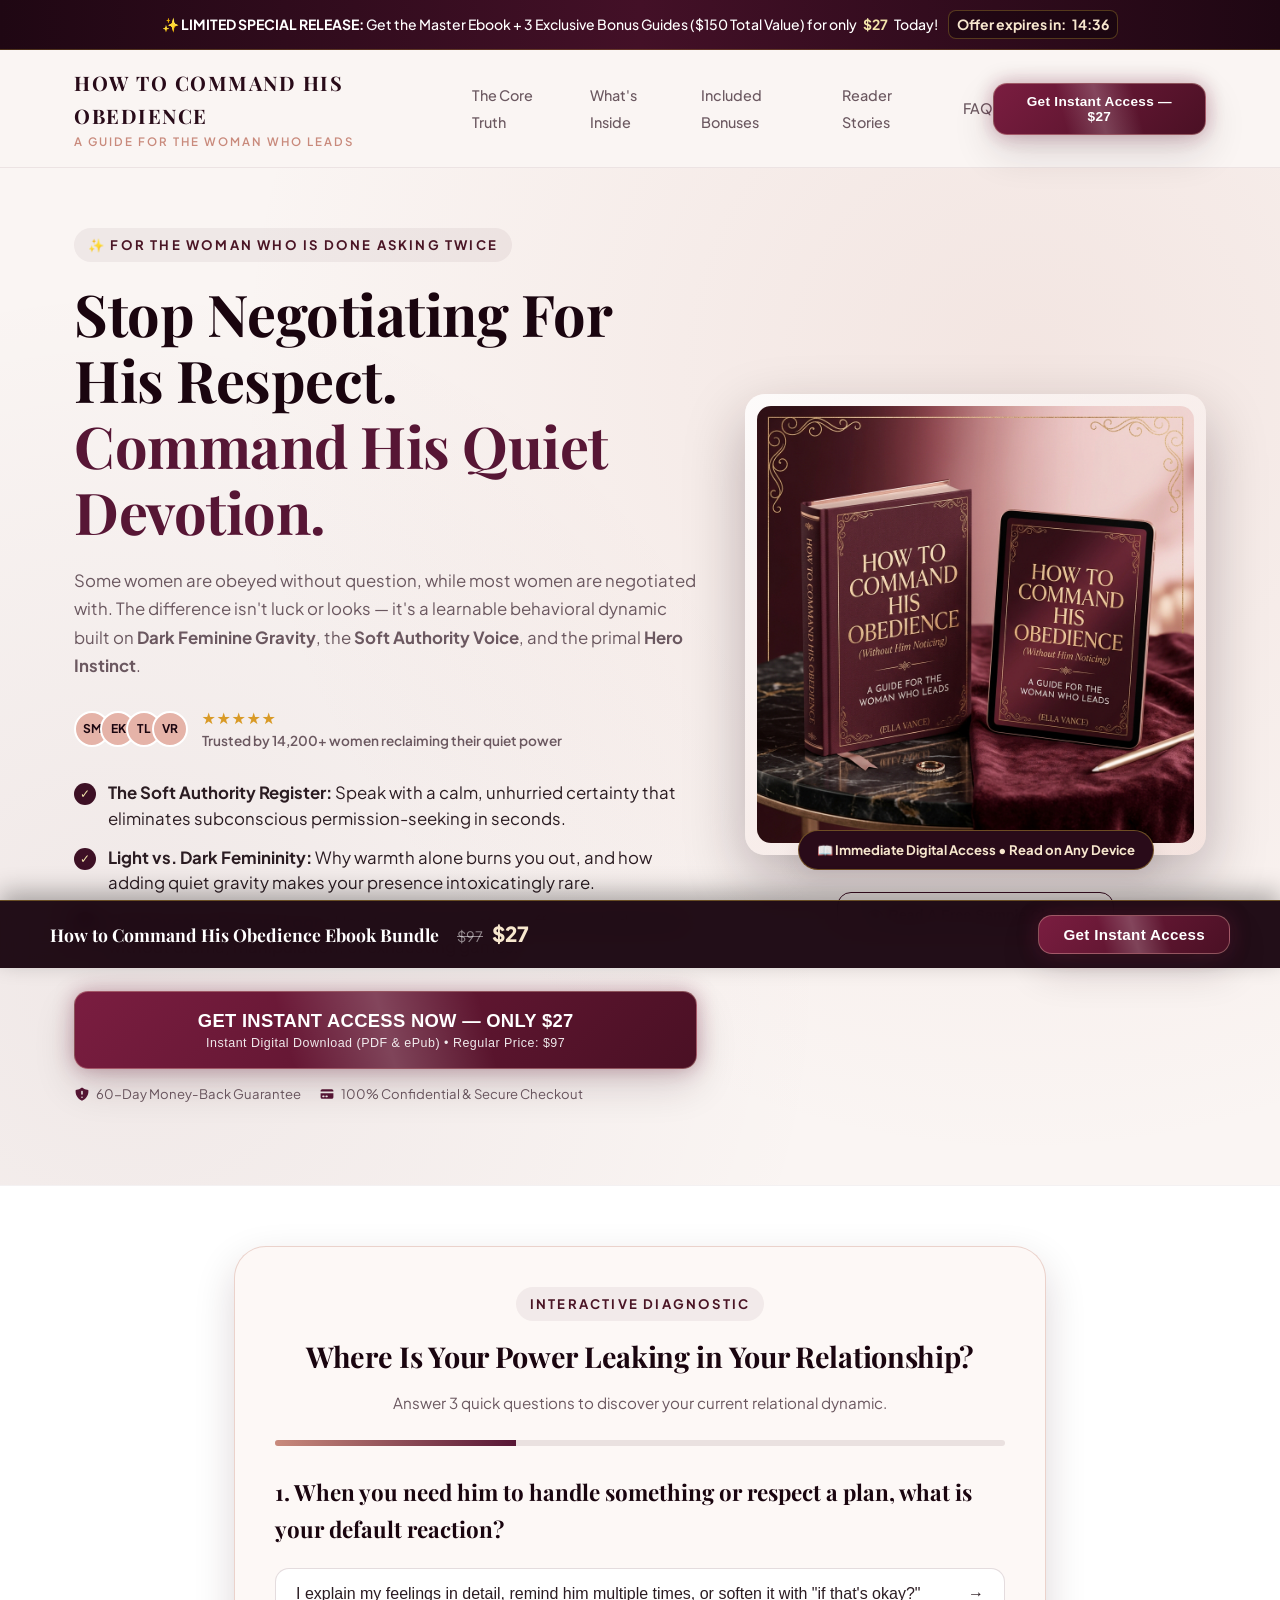
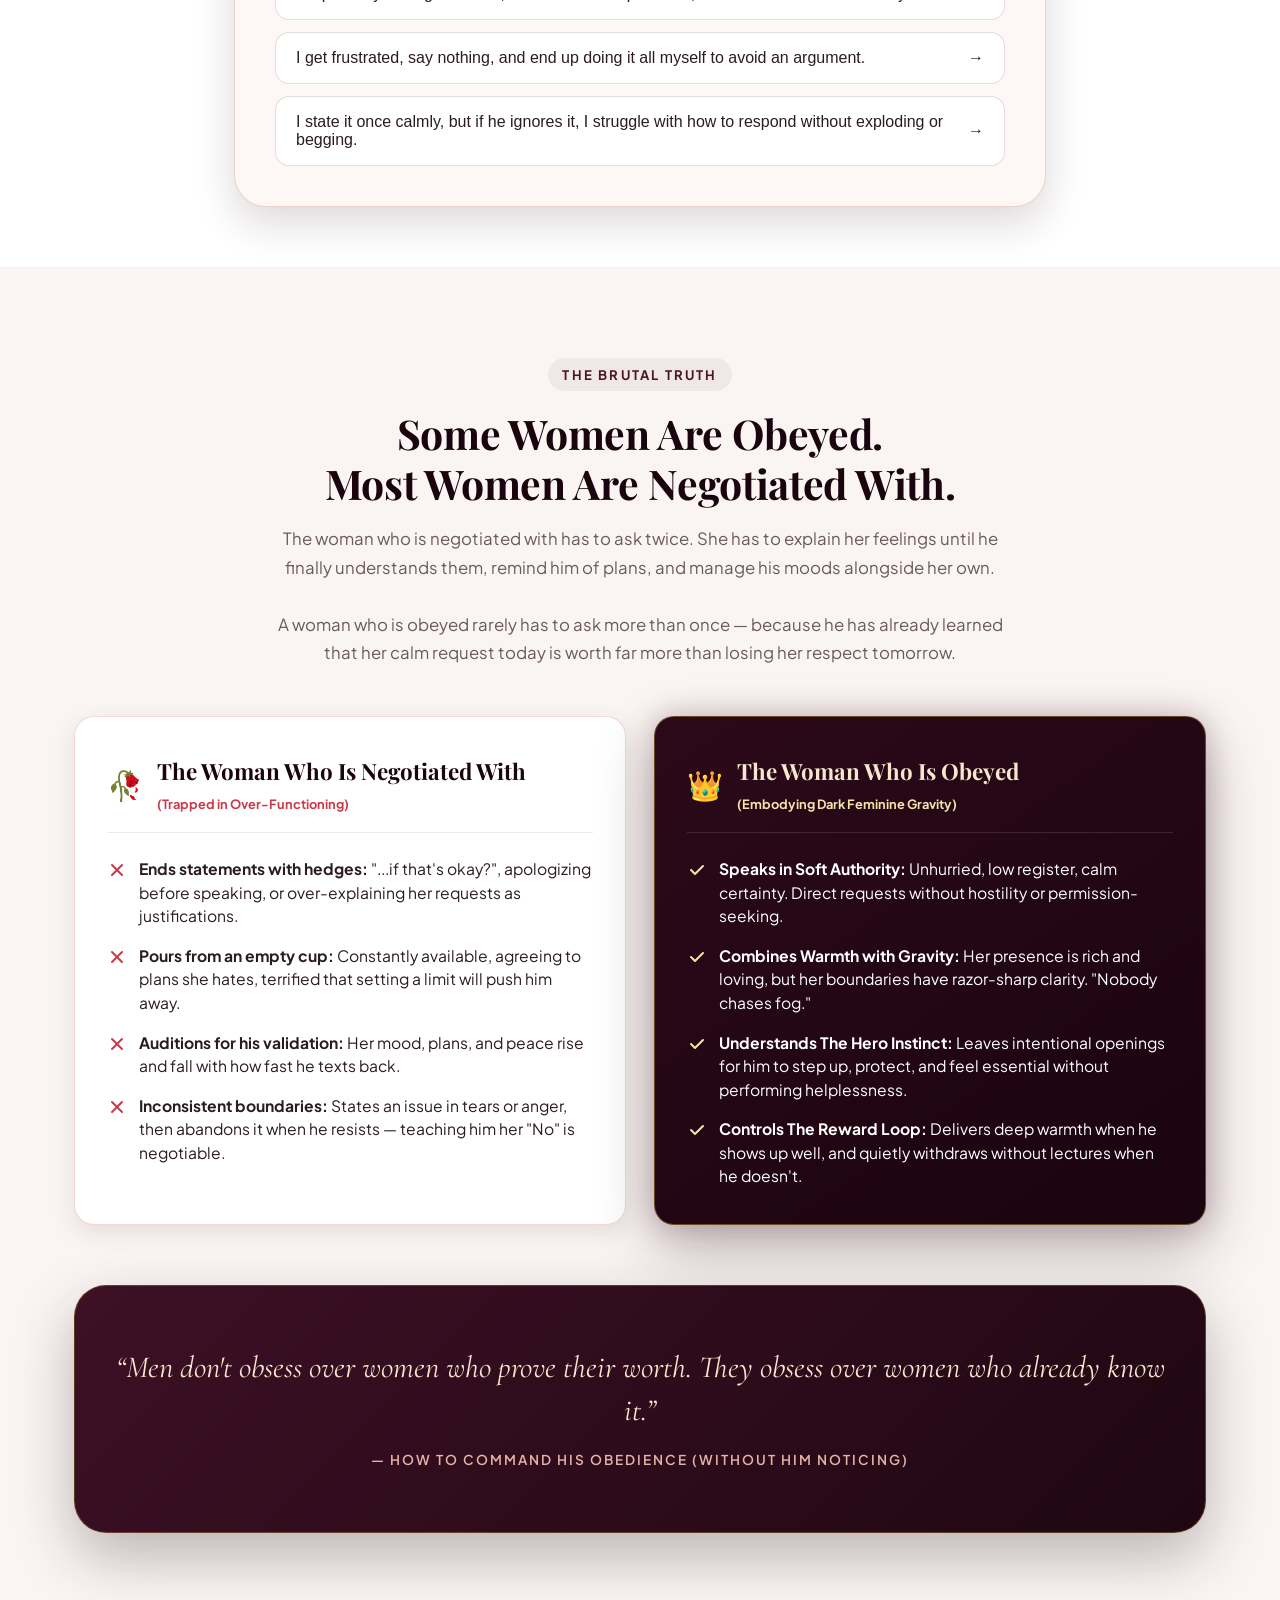
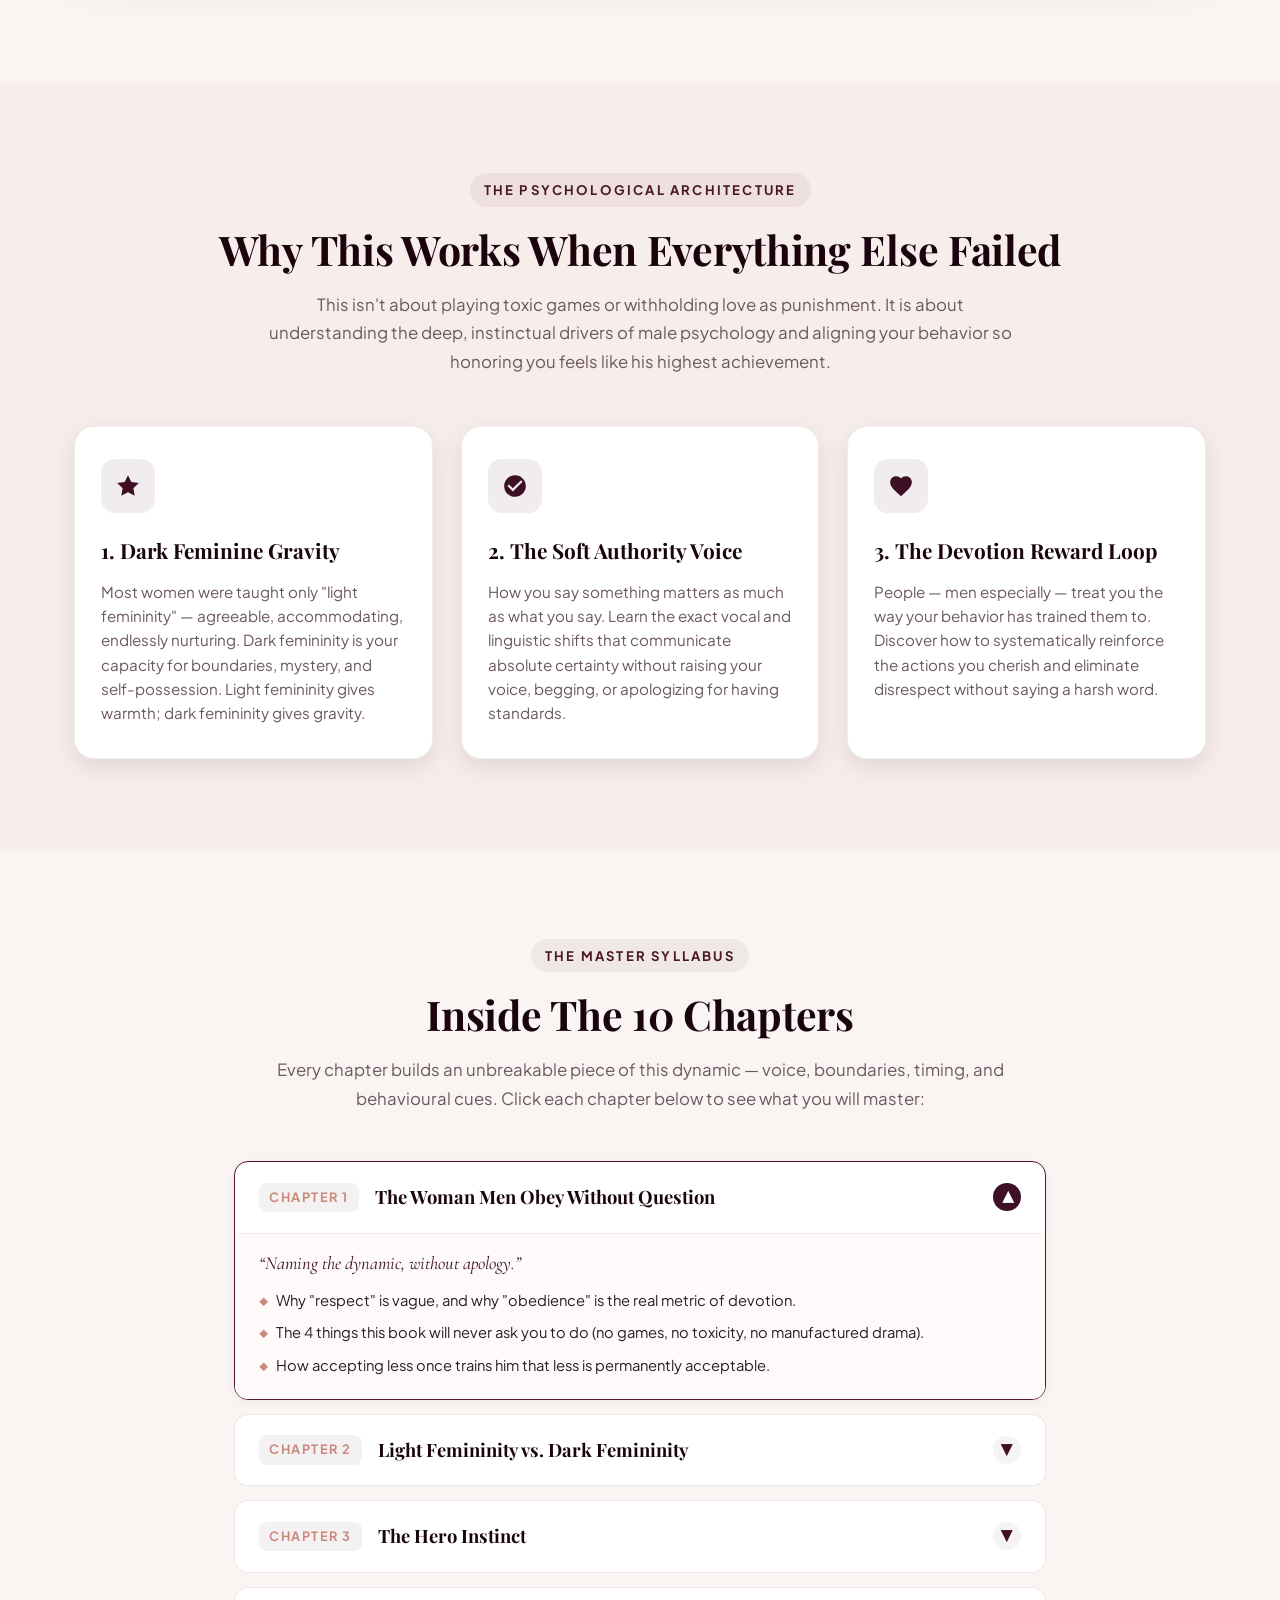
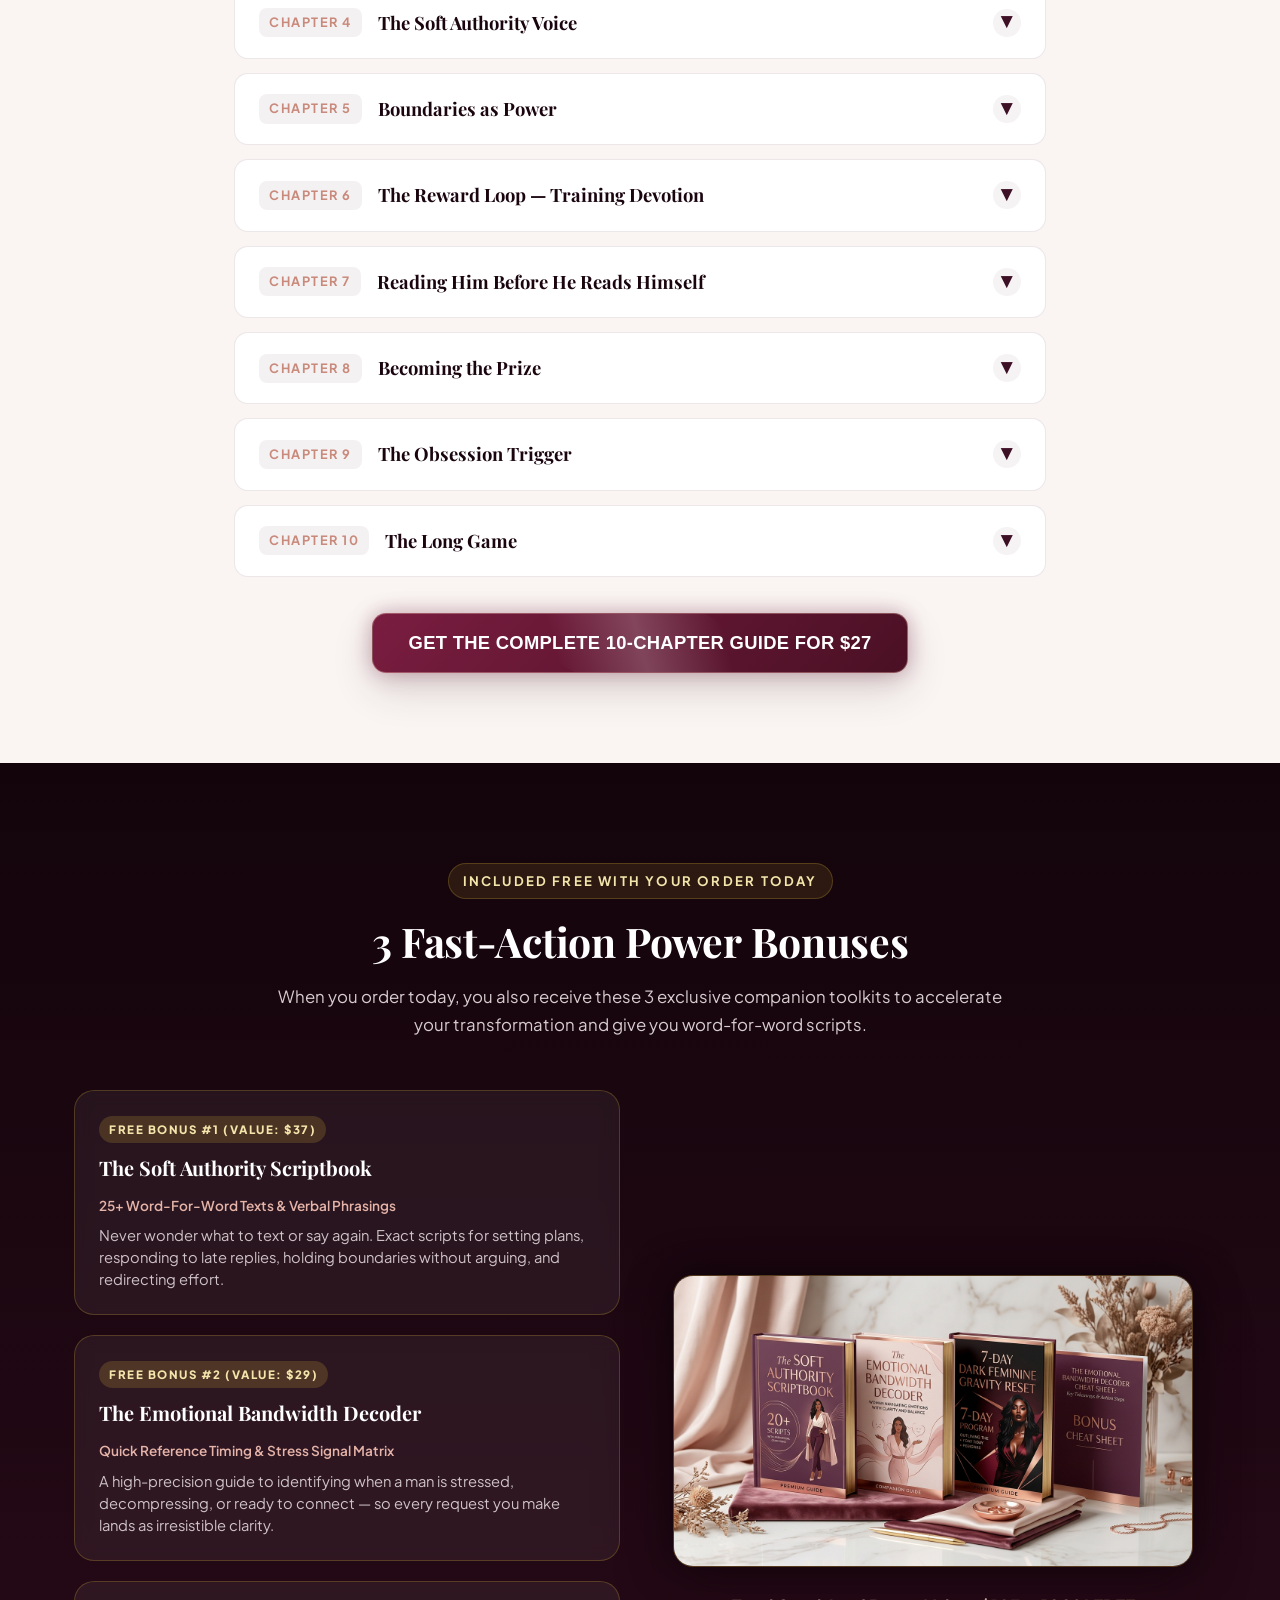
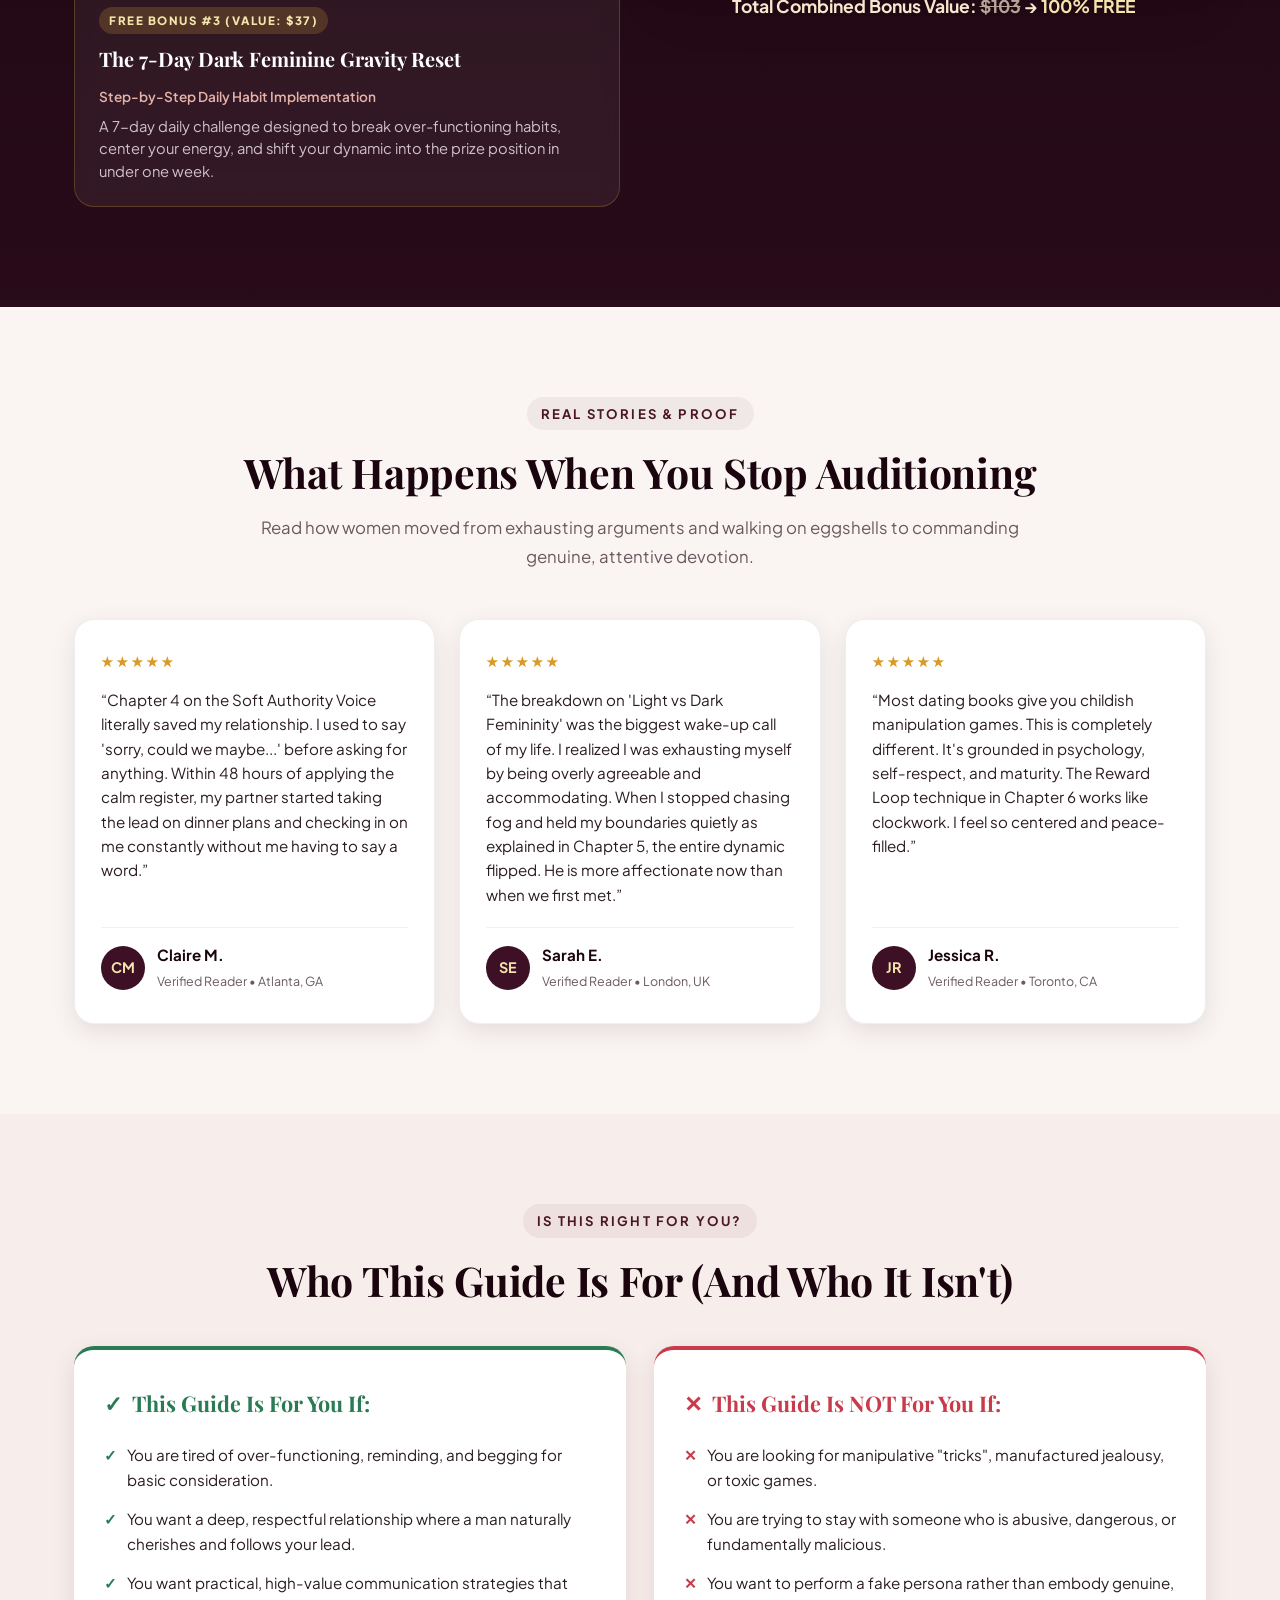
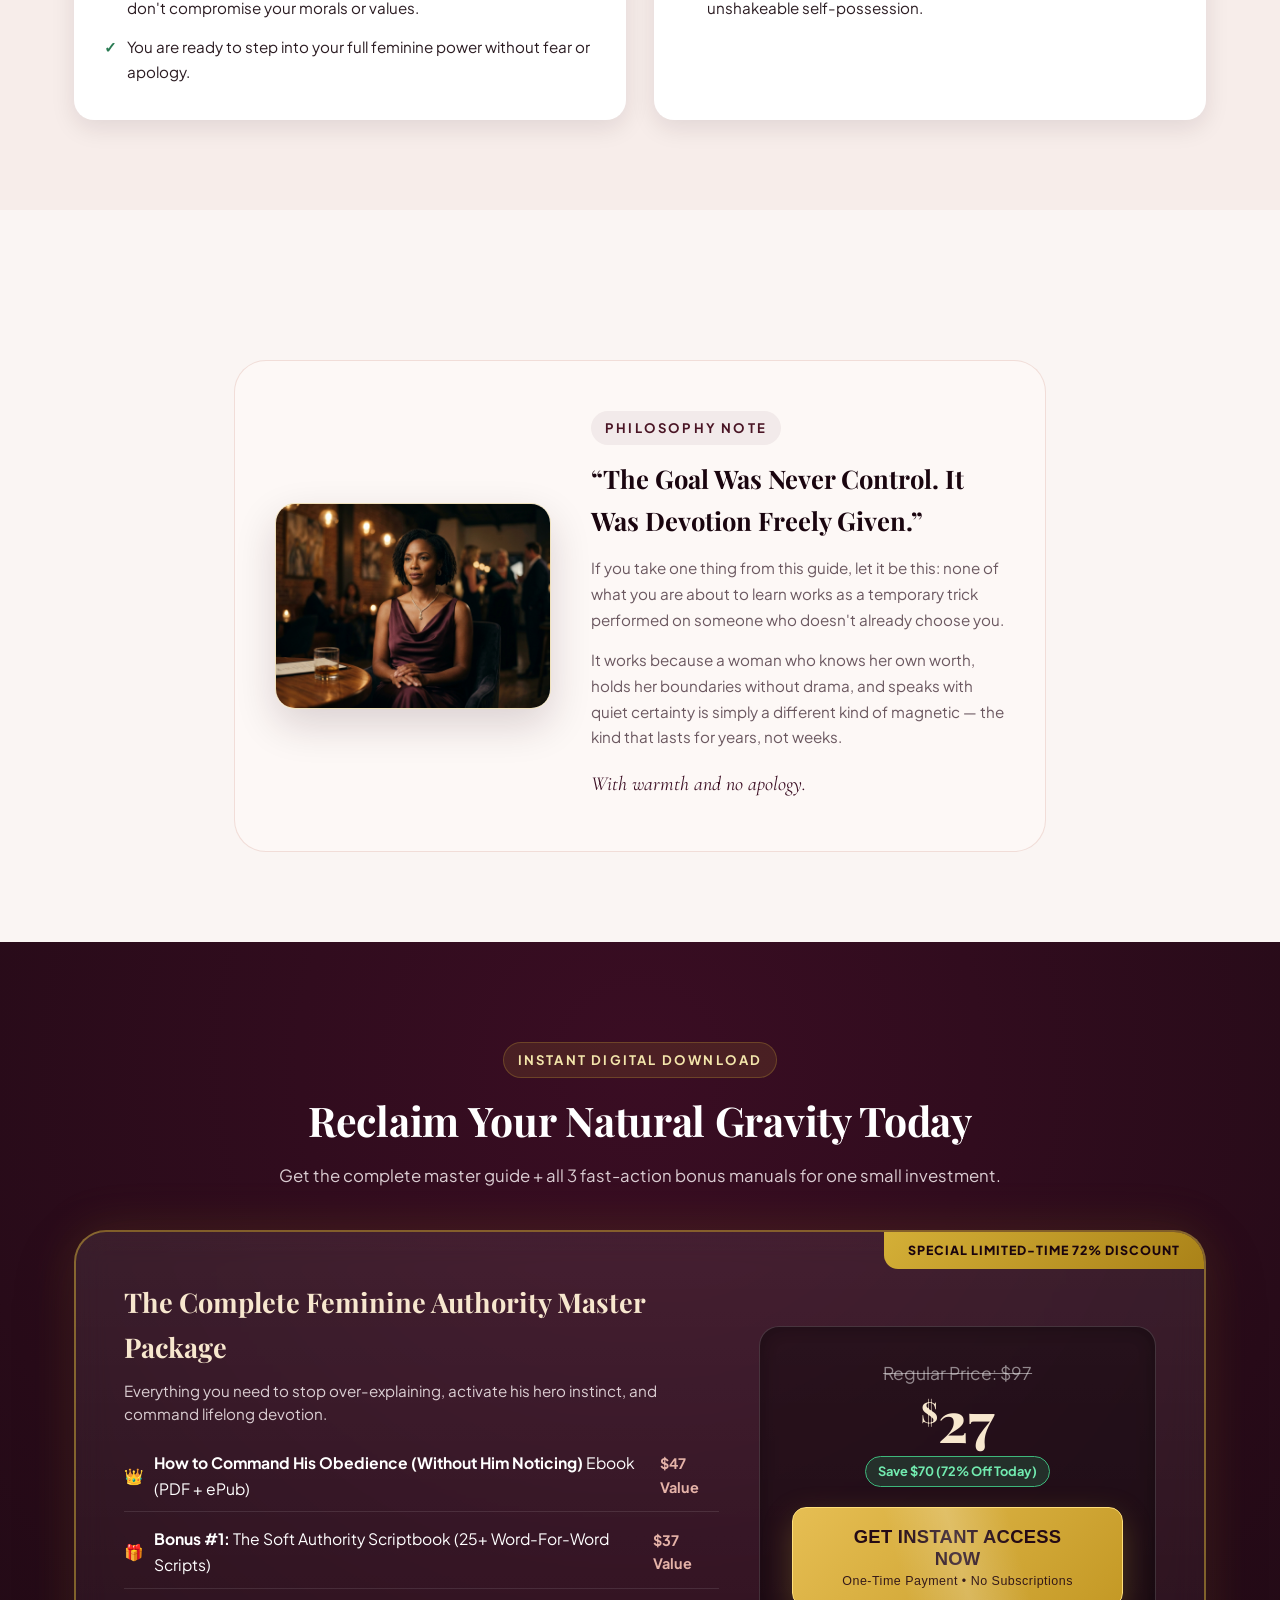
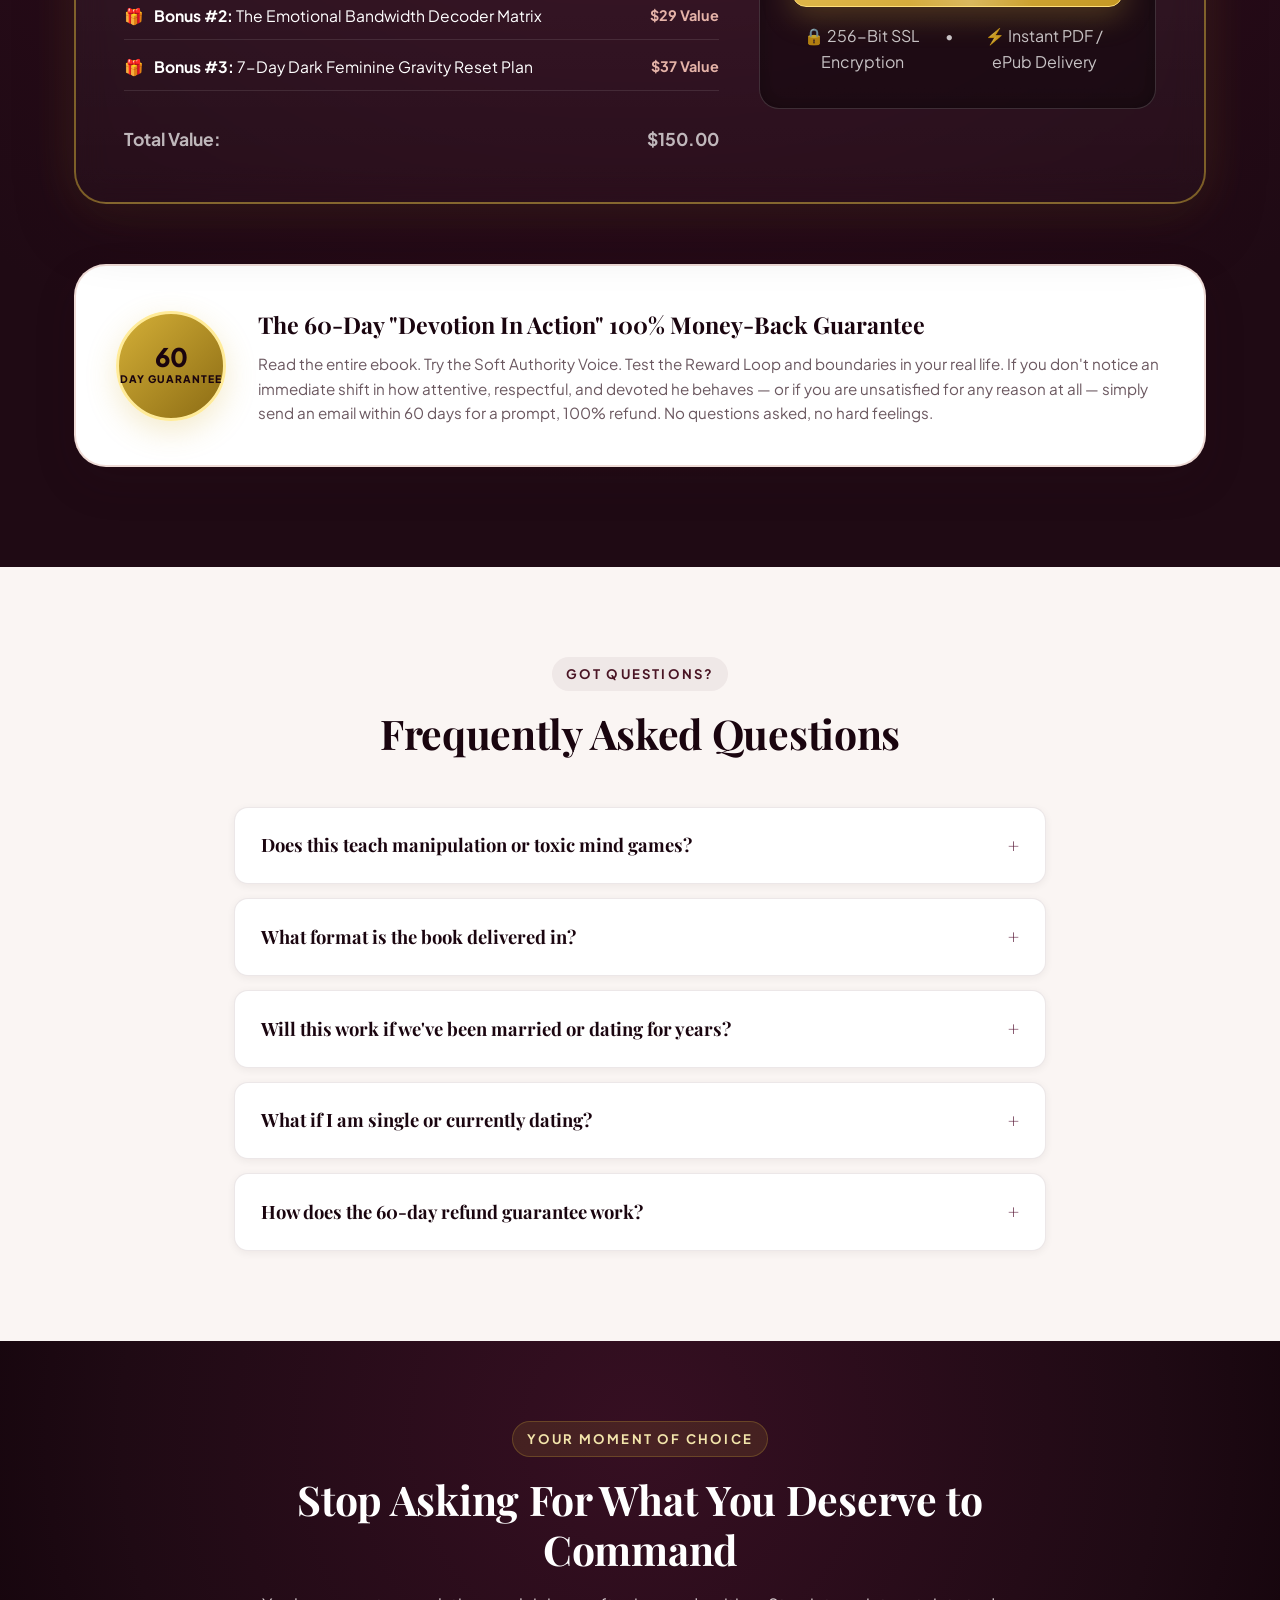
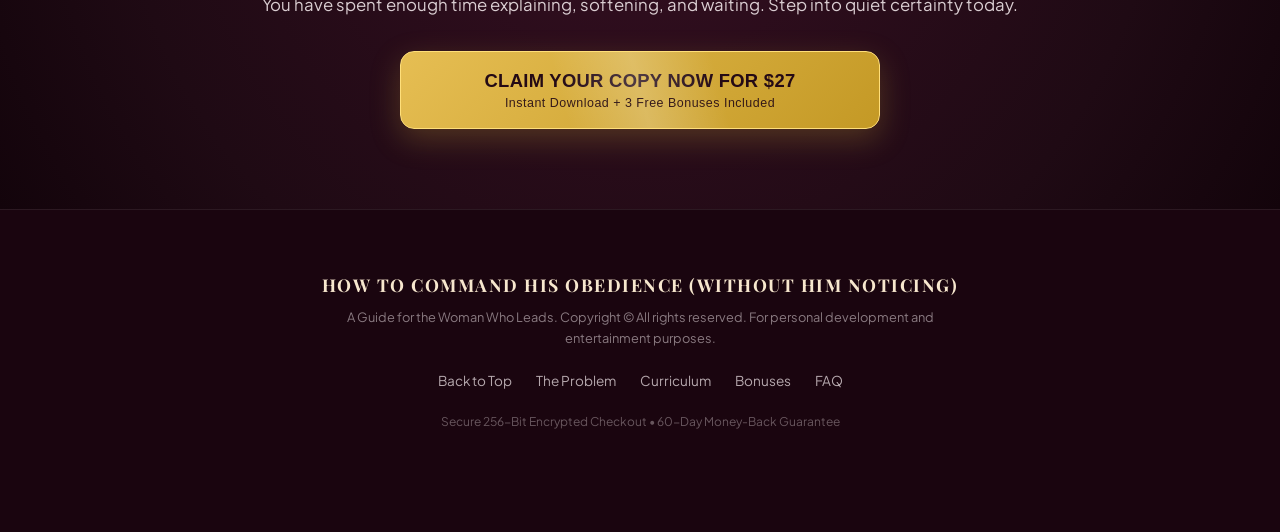
==== index.html @ d5225818 "First commit" ====
<!DOCTYPE html>
<html lang="en">
<head>
  <meta charset="UTF-8">
  <meta name="viewport" content="width=device-width, initial-scale=1.0">
  <title>How to Command His Obedience (Without Him Noticing) — Official Ebook</title>
  <meta name="description" content="Stop negotiating for his respect. Discover the quiet psychological shifts that make a man eager to honor, cherish, and devotedly follow your lead — without him ever noticing.">
  <meta name="keywords" content="dark femininity, relationship psychology, hero instinct, soft authority voice, command his obedience, feminine power, high value woman">
  
  <!-- Open Graph / Meta -->
  <meta property="og:title" content="How to Command His Obedience (Without Him Noticing) — The Guide for the Woman Who Leads">
  <meta property="og:description" content="Discover the subtle art of dark feminine gravity, the soft authority voice, and the behavioral loops that command devotion.">
  <meta property="og:image" content="assets/images/ebook-mockup.jpg">
  <meta property="og:type" content="book">

  <!-- Stylesheet -->
  <link rel="stylesheet" href="styles.css">
  <link rel="icon" href="data:image/svg+xml,<svg xmlns='http://www.w3.org/2000/svg' viewBox='0 0 100 100'><text y='.9em' font-size='90'>👑</text></svg>">
</head>
<body>

  <!-- 1. TOP URGENCY ANNOUNCEMENT BAR -->
  <div class="announcement-bar">
    <span>✨ <strong>LIMITED SPECIAL RELEASE:</strong> Get the Master Ebook + 3 Exclusive Bonus Guides ($150 Total Value) for only <span class="highlight">$27</span> Today!</span>
    <span class="countdown-timer-inline">Offer expires in: <span class="countdown-timer-value">14:42</span></span>
  </div>

  <!-- 2. SITE HEADER -->
  <header class="site-header">
    <div class="container nav-wrap">
      <a href="#" class="brand-logo">
        <span class="brand-title">How To Command His Obedience</span>
        <span class="brand-sub">A Guide for the Woman Who Leads</span>
      </a>
      <ul class="nav-links">
        <li><a href="#the-truth" class="nav-link">The Core Truth</a></li>
        <li><a href="#curriculum" class="nav-link">What's Inside</a></li>
        <li><a href="#bonuses" class="nav-link">Included Bonuses</a></li>
        <li><a href="#reviews" class="nav-link">Reader Stories</a></li>
        <li><a href="#faq" class="nav-link">FAQ</a></li>
      </ul>
      <div>
        <button onclick="openCheckout()" class="btn-primary btn-nav" style="padding: 10px 22px; font-size: 0.85rem;">
          Get Instant Access — $27
        </button>
      </div>
    </div>
  </header>

  <!-- 3. HERO SECTION -->
  <section class="hero-section" id="hero">
    <div class="container">
      <div class="hero-grid">
        <!-- Hero Text Content -->
        <div class="hero-content">
          <div class="eyebrow">
            <span>✨ For The Woman Who Is Done Asking Twice</span>
          </div>

          <h1 class="heading-hero">
            Stop Negotiating For His Respect. <br>
            <span class="accent-plum">Command His Quiet Devotion.</span>
          </h1>

          <p class="subheading">
            Some women are obeyed without question, while most women are negotiated with. The difference isn't luck or looks — it's a learnable behavioral dynamic built on <strong>Dark Feminine Gravity</strong>, the <strong>Soft Authority Voice</strong>, and the primal <strong>Hero Instinct</strong>.
          </p>

          <div class="hero-proof" style="margin-top: 24px;">
            <div class="proof-avatars">
              <div class="proof-avatar">SM</div>
              <div class="proof-avatar">EK</div>
              <div class="proof-avatar">TL</div>
              <div class="proof-avatar">VR</div>
            </div>
            <div>
              <div class="proof-stars">★★★★★</div>
              <div class="proof-text">Trusted by 14,200+ women reclaiming their quiet power</div>
            </div>
          </div>

          <ul class="hero-bullets">
            <li class="hero-bullet-item">
              <span class="bullet-icon">✓</span>
              <span><strong>The Soft Authority Register:</strong> Speak with a calm, unhurried certainty that eliminates subconscious permission-seeking in seconds.</span>
            </li>
            <li class="hero-bullet-item">
              <span class="bullet-icon">✓</span>
              <span><strong>Light vs. Dark Femininity:</strong> Why warmth alone burns you out, and how adding quiet gravity makes your presence intoxicatingly rare.</span>
            </li>
            <li class="hero-bullet-item">
              <span class="bullet-icon">✓</span>
              <span><strong>The Devotion Reward Loop:</strong> How to train consistent effort and adoration without drama, manipulation, or exhausting games.</span>
            </li>
          </ul>

          <div class="hero-cta-box">
            <button onclick="openCheckout()" class="btn-primary">
              <span>GET INSTANT ACCESS NOW — ONLY $27</span>
              <span class="btn-subtext">Instant Digital Download (PDF & ePub) • Regular Price: $97</span>
            </button>
            <div class="hero-guarantee-micro">
              <span class="guarantee-item">
                <svg width="16" height="16" fill="currentColor" viewBox="0 0 20 20"><path fill-rule="evenodd" d="M10 1.944A11.954 11.954 0 012.166 5C2.056 5.649 2 6.319 2 7c0 5.225 3.34 9.67 8 11.317C14.66 16.67 18 12.225 18 7c0-.682-.057-1.35-.166-2.001A11.954 11.954 0 0110 1.944zM11 14a1 1 0 11-2 0 1 1 0 012 0zm0-7a1 1 0 10-2 0v3a1 1 0 102 0V7z" clip-rule="evenodd"/></svg>
                60-Day Money-Back Guarantee
              </span>
              <span class="guarantee-item">
                <svg width="16" height="16" fill="currentColor" viewBox="0 0 20 20"><path d="M4 4a2 2 0 00-2 2v1h16V6a2 2 0 00-2-2H4z"/><path fill-rule="evenodd" d="M18 9H2v5a2 2 0 002 2h12a2 2 0 002-2V9zM4 13a1 1 0 011-1h1a1 1 0 110 2H5a1 1 0 01-1-1zm5-1a1 1 0 100 2h1a1 1 0 100-2H9z" clip-rule="evenodd"/></svg>
                100% Confidential & Secure Checkout
              </span>
            </div>
          </div>
        </div>

        <!-- Hero Mockup Media -->
        <div class="hero-media">
          <div class="hero-image-wrapper">
            <img src="assets/images/ebook-mockup.jpg" alt="How to Command His Obedience 3D Ebook Mockup" class="hero-book-img">
            <div class="hero-floating-badge">
              <span>📖 Immediate Digital Access • Read on Any Device</span>
            </div>
          </div>
          <div style="margin-top: 30px;">
            <button onclick="openPreview()" class="btn-secondary" style="font-size: 0.9rem;">
              <span>👁️ Read A Free Sample Chapter</span>
            </button>
          </div>
        </div>
      </div>
    </div>
  </section>

  <!-- 4. INTERACTIVE DIAGNOSTIC SECTION -->
  <section class="diagnostic-section">
    <div class="container container-narrow">
      <div class="quiz-card">
        <div class="text-center" style="margin-bottom: 24px;">
          <div class="eyebrow">Interactive Diagnostic</div>
          <h2 class="heading-section" style="font-size: 1.8rem;">Where Is Your Power Leaking in Your Relationship?</h2>
          <p class="subheading mx-auto" style="font-size: 0.95rem;">Answer 3 quick questions to discover your current relational dynamic.</p>
        </div>

        <div class="quiz-progress-bar">
          <div class="quiz-progress-fill" style="width: 33%;"></div>
        </div>

        <!-- Step 1 -->
        <div class="quiz-step active" id="quiz-step-1">
          <h3 class="quiz-question-title">1. When you need him to handle something or respect a plan, what is your default reaction?</h3>
          <div class="quiz-options">
            <button onclick="selectQuizOption(1, 2, 'explain')" class="quiz-option-btn">
              <span>I explain my feelings in detail, remind him multiple times, or soften it with "if that's okay?"</span>
              <span>→</span>
            </button>
            <button onclick="selectQuizOption(1, 1, 'doitmyself')" class="quiz-option-btn">
              <span>I get frustrated, say nothing, and end up doing it all myself to avoid an argument.</span>
              <span>→</span>
            </button>
            <button onclick="selectQuizOption(1, 3, 'calm')" class="quiz-option-btn">
              <span>I state it once calmly, but if he ignores it, I struggle with how to respond without exploding or begging.</span>
              <span>→</span>
            </button>
          </div>
        </div>

        <!-- Step 2 -->
        <div class="quiz-step" id="quiz-step-2">
          <h3 class="quiz-question-title">2. How does his communication pace (texting, attentiveness) affect your mood?</h3>
          <div class="quiz-options">
            <button onclick="selectQuizOption(2, 2, 'anxious')" class="quiz-option-btn">
              <span>My anxiety spikes; I find myself checking my phone and rehearsing what to say next.</span>
              <span>→</span>
            </button>
            <button onclick="selectQuizOption(2, 1, 'overfunction')" class="quiz-option-btn">
              <span>I try to be extra sweet, accommodating, or available to win his focus back.</span>
              <span>→</span>
            </button>
            <button onclick="selectQuizOption(2, 3, 'shutoff')" class="quiz-option-btn">
              <span>I give him the silent treatment, but inside I am hurt and obsessing over why he pulled back.</span>
              <span>→</span>
            </button>
          </div>
        </div>

        <!-- Step 3 -->
        <div class="quiz-step" id="quiz-step-3">
          <h3 class="quiz-question-title">3. When a boundary of yours is quietly crossed:</h3>
          <div class="quiz-options">
            <button onclick="selectQuizOption(3, 2, 'abandon')" class="quiz-option-btn">
              <span>I state my boundary, but let it slide when he pushes back or makes me feel unreasonable.</span>
              <span>→</span>
            </button>
            <button onclick="selectQuizOption(3, 1, 'lecture')" class="quiz-option-btn">
              <span>I deliver a long lecture or send a wall of text trying to force him to see my point.</span>
              <span>→</span>
            </button>
            <button onclick="selectQuizOption(3, 3, 'freeze')" class="quiz-option-btn">
              <span>I feel guilty for having the boundary in the first place and question if I'm asking for too much.</span>
              <span>→</span>
            </button>
          </div>
        </div>

        <!-- Result -->
        <div class="quiz-step" id="quiz-step-result">
          <div class="quiz-result-box">
            <div class="eyebrow" style="background: rgba(212, 175, 55, 0.15); color: #8c6c14;">Diagnosis Complete</div>
            <h3 id="quiz-result-title" style="font-family: var(--font-serif); font-size: 1.4rem; color: var(--color-plum-950); margin: 10px 0;"></h3>
            <p id="quiz-result-desc" style="font-size: 0.95rem; color: var(--color-text-muted); line-height: 1.7; margin-bottom: 20px;"></p>
            <div style="display: flex; gap: 14px; flex-wrap: wrap;">
              <button onclick="openCheckout()" class="btn-primary" style="padding: 14px 28px; font-size: 1rem;">
                Get The Complete Ebook & Fix This Today ($27)
              </button>
              <button onclick="restartQuiz()" class="btn-secondary" style="padding: 14px 20px; font-size: 0.9rem;">
                Retake Assessment
              </button>
            </div>
          </div>
        </div>
      </div>
    </div>
  </section>

  <!-- 5. THE RAW TRUTH & CONTRAST (THE AGITATION) -->
  <section class="section" id="the-truth">
    <div class="container">
      <div class="text-center container-narrow mx-auto">
        <div class="eyebrow">The Brutal Truth</div>
        <h2 class="heading-section">Some Women Are Obeyed. <br>Most Women Are Negotiated With.</h2>
        <p class="subheading mx-auto">
          The woman who is negotiated with has to ask twice. She has to explain her feelings until he finally understands them, remind him of plans, and manage his moods alongside her own. <br><br>
          A woman who is obeyed rarely has to ask more than once — because he has already learned that her calm request today is worth far more than losing her respect tomorrow.
        </p>
      </div>

      <div class="contrast-grid">
        <!-- Left: The Negotiated Woman -->
        <div class="contrast-card exhausted">
          <div class="contrast-header">
            <div style="font-size: 1.8rem;">🥀</div>
            <div>
              <h3 class="contrast-title" style="color: var(--color-plum-950);">The Woman Who Is Negotiated With</h3>
              <span style="font-size: 0.8rem; color: var(--color-accent-red); font-weight: 700;">(Trapped in Over-Functioning)</span>
            </div>
          </div>
          <ul class="contrast-list">
            <li class="contrast-item bad">
              <svg width="20" height="20" fill="currentColor" viewBox="0 0 20 20"><path fill-rule="evenodd" d="M4.293 4.293a1 1 0 011.414 0L10 8.586l4.293-4.293a1 1 0 111.414 1.414L11.414 10l4.293 4.293a1 1 0 01-1.414 1.414L10 11.414l-4.293 4.293a1 1 0 01-1.414-1.414L8.586 10 4.293 5.707a1 1 0 010-1.414z" clip-rule="evenodd"/></svg>
              <span><strong>Ends statements with hedges:</strong> "...if that's okay?", apologizing before speaking, or over-explaining her requests as justifications.</span>
            </li>
            <li class="contrast-item bad">
              <svg width="20" height="20" fill="currentColor" viewBox="0 0 20 20"><path fill-rule="evenodd" d="M4.293 4.293a1 1 0 011.414 0L10 8.586l4.293-4.293a1 1 0 111.414 1.414L11.414 10l4.293 4.293a1 1 0 01-1.414 1.414L10 11.414l-4.293 4.293a1 1 0 01-1.414-1.414L8.586 10 4.293 5.707a1 1 0 010-1.414z" clip-rule="evenodd"/></svg>
              <span><strong>Pours from an empty cup:</strong> Constantly available, agreeing to plans she hates, terrified that setting a limit will push him away.</span>
            </li>
            <li class="contrast-item bad">
              <svg width="20" height="20" fill="currentColor" viewBox="0 0 20 20"><path fill-rule="evenodd" d="M4.293 4.293a1 1 0 011.414 0L10 8.586l4.293-4.293a1 1 0 111.414 1.414L11.414 10l4.293 4.293a1 1 0 01-1.414 1.414L10 11.414l-4.293 4.293a1 1 0 01-1.414-1.414L8.586 10 4.293 5.707a1 1 0 010-1.414z" clip-rule="evenodd"/></svg>
              <span><strong>Auditions for his validation:</strong> Her mood, plans, and peace rise and fall with how fast he texts back.</span>
            </li>
            <li class="contrast-item bad">
              <svg width="20" height="20" fill="currentColor" viewBox="0 0 20 20"><path fill-rule="evenodd" d="M4.293 4.293a1 1 0 011.414 0L10 8.586l4.293-4.293a1 1 0 111.414 1.414L11.414 10l4.293 4.293a1 1 0 01-1.414 1.414L10 11.414l-4.293 4.293a1 1 0 01-1.414-1.414L8.586 10 4.293 5.707a1 1 0 010-1.414z" clip-rule="evenodd"/></svg>
              <span><strong>Inconsistent boundaries:</strong> States an issue in tears or anger, then abandons it when he resists — teaching him her "No" is negotiable.</span>
            </li>
          </ul>
        </div>

        <!-- Right: The Obeyed Woman -->
        <div class="contrast-card empowered">
          <div class="contrast-header">
            <div style="font-size: 1.8rem;">👑</div>
            <div>
              <h3 class="contrast-title" style="color: var(--color-champagne);">The Woman Who Is Obeyed</h3>
              <span style="font-size: 0.8rem; color: var(--color-gold-light); font-weight: 700;">(Embodying Dark Feminine Gravity)</span>
            </div>
          </div>
          <ul class="contrast-list">
            <li class="contrast-item good">
              <svg width="20" height="20" fill="currentColor" viewBox="0 0 20 20"><path fill-rule="evenodd" d="M16.707 5.293a1 1 0 010 1.414l-8 8a1 1 0 01-1.414 0l-4-4a1 1 0 011.414-1.414L8 12.586l7.293-7.293a1 1 0 011.414 0z" clip-rule="evenodd"/></svg>
              <span><strong>Speaks in Soft Authority:</strong> Unhurried, low register, calm certainty. Direct requests without hostility or permission-seeking.</span>
            </li>
            <li class="contrast-item good">
              <svg width="20" height="20" fill="currentColor" viewBox="0 0 20 20"><path fill-rule="evenodd" d="M16.707 5.293a1 1 0 010 1.414l-8 8a1 1 0 01-1.414 0l-4-4a1 1 0 011.414-1.414L8 12.586l7.293-7.293a1 1 0 011.414 0z" clip-rule="evenodd"/></svg>
              <span><strong>Combines Warmth with Gravity:</strong> Her presence is rich and loving, but her boundaries have razor-sharp clarity. "Nobody chases fog."</span>
            </li>
            <li class="contrast-item good">
              <svg width="20" height="20" fill="currentColor" viewBox="0 0 20 20"><path fill-rule="evenodd" d="M16.707 5.293a1 1 0 010 1.414l-8 8a1 1 0 01-1.414 0l-4-4a1 1 0 011.414-1.414L8 12.586l7.293-7.293a1 1 0 011.414 0z" clip-rule="evenodd"/></svg>
              <span><strong>Understands The Hero Instinct:</strong> Leaves intentional openings for him to step up, protect, and feel essential without performing helplessness.</span>
            </li>
            <li class="contrast-item good">
              <svg width="20" height="20" fill="currentColor" viewBox="0 0 20 20"><path fill-rule="evenodd" d="M16.707 5.293a1 1 0 010 1.414l-8 8a1 1 0 01-1.414 0l-4-4a1 1 0 011.414-1.414L8 12.586l7.293-7.293a1 1 0 011.414 0z" clip-rule="evenodd"/></svg>
              <span><strong>Controls The Reward Loop:</strong> Delivers deep warmth when he shows up well, and quietly withdraws without lectures when he doesn't.</span>
            </li>
          </ul>
        </div>
      </div>

      <!-- Center Quote Callout -->
      <div class="quote-banner">
        <blockquote>
          “Men don't obsess over women who prove their worth. They obsess over women who already know it.”
        </blockquote>
        <cite>— How to Command His Obedience (Without Him Noticing)</cite>
      </div>
    </div>
  </section>

  <!-- 6. THE 3 CORE PILLARS OF CALM DOMINANCE -->
  <section class="section section-warm">
    <div class="container">
      <div class="text-center container-narrow mx-auto">
        <div class="eyebrow">The Psychological Architecture</div>
        <h2 class="heading-section">Why This Works When Everything Else Failed</h2>
        <p class="subheading mx-auto">
          This isn't about playing toxic games or withholding love as punishment. It is about understanding the deep, instinctual drivers of male psychology and aligning your behavior so honoring you feels like his highest achievement.
        </p>
      </div>

      <div class="pillars-grid">
        <div class="pillar-card">
          <div class="pillar-icon-box">
            <svg width="26" height="26" fill="currentColor" viewBox="0 0 24 24"><path d="M12 2L15.09 8.26L22 9.27L17 14.14L18.18 21.02L12 17.77L5.82 21.02L7 14.14L2 9.27L8.91 8.26L12 2Z"/></svg>
          </div>
          <h3 class="pillar-title">1. Dark Feminine Gravity</h3>
          <p class="pillar-desc">
            Most women were taught only "light femininity" — agreeable, accommodating, endlessly nurturing. Dark femininity is your capacity for boundaries, mystery, and self-possession. Light femininity gives warmth; dark femininity gives gravity.
          </p>
        </div>

        <div class="pillar-card">
          <div class="pillar-icon-box">
            <svg width="26" height="26" fill="currentColor" viewBox="0 0 24 24"><path d="M12 2C6.48 2 2 6.48 2 12s4.48 10 10 10 10-4.48 10-10S17.52 2 12 2zm-2 15l-5-5 1.41-1.41L10 14.17l7.59-7.59L19 8l-9 9z"/></svg>
          </div>
          <h3 class="pillar-title">2. The Soft Authority Voice</h3>
          <p class="pillar-desc">
            How you say something matters as much as what you say. Learn the exact vocal and linguistic shifts that communicate absolute certainty without raising your voice, begging, or apologizing for having standards.
          </p>
        </div>

        <div class="pillar-card">
          <div class="pillar-icon-box">
            <svg width="26" height="26" fill="currentColor" viewBox="0 0 24 24"><path d="M12 21.35l-1.45-1.32C5.4 15.36 2 12.28 2 8.5 2 5.42 4.42 3 7.5 3c1.74 0 3.41.81 4.5 2.09C13.09 3.81 14.76 3 16.5 3 19.58 3 22 5.42 22 8.5c0 3.78-3.4 6.86-8.55 11.54L12 21.35z"/></svg>
          </div>
          <h3 class="pillar-title">3. The Devotion Reward Loop</h3>
          <p class="pillar-desc">
            People — men especially — treat you the way your behavior has trained them to. Discover how to systematically reinforce the actions you cherish and eliminate disrespect without saying a harsh word.
          </p>
        </div>
      </div>
    </div>
  </section>

  <!-- 7. COMPLETE CHAPTER-BY-CHAPTER CURRICULUM -->
  <section class="section" id="curriculum">
    <div class="container container-narrow">
      <div class="text-center">
        <div class="eyebrow">The Master Syllabus</div>
        <h2 class="heading-section">Inside The 10 Chapters</h2>
        <p class="subheading mx-auto">
          Every chapter builds an unbreakable piece of this dynamic — voice, boundaries, timing, and behavioural cues. Click each chapter below to see what you will master:
        </p>
      </div>

      <div class="curriculum-wrap">
        <div class="chapter-accordion">

          <!-- Chapter 1 -->
          <div class="chapter-item active">
            <div class="chapter-header">
              <div class="chapter-meta">
                <span class="chapter-num">Chapter 1</span>
                <span class="chapter-title">The Woman Men Obey Without Question</span>
              </div>
              <div class="chapter-toggle-icon">▼</div>
            </div>
            <div class="chapter-body">
              <div class="chapter-tagline">“Naming the dynamic, without apology.”</div>
              <ul class="chapter-bullets">
                <li class="chapter-bullet">Why "respect" is vague, and why "obedience" is the real metric of devotion.</li>
                <li class="chapter-bullet">The 4 things this book will never ask you to do (no games, no toxicity, no manufactured drama).</li>
                <li class="chapter-bullet">How accepting less once trains him that less is permanently acceptable.</li>
              </ul>
            </div>
          </div>

          <!-- Chapter 2 -->
          <div class="chapter-item">
            <div class="chapter-header">
              <div class="chapter-meta">
                <span class="chapter-num">Chapter 2</span>
                <span class="chapter-title">Light Femininity vs. Dark Femininity</span>
              </div>
              <div class="chapter-toggle-icon">▼</div>
            </div>
            <div class="chapter-body">
              <div class="chapter-tagline">“The half of yourself you were taught to suppress.”</div>
              <ul class="chapter-bullets">
                <li class="chapter-bullet">The 4 signs you are operating only in Light Femininity and burning out.</li>
                <li class="chapter-bullet">The trap version of dark feminine energy vs. authentic, grounded gravity.</li>
                <li class="chapter-bullet">How to pair warmth with an irresistible edge he can feel but cannot conquer.</li>
              </ul>
            </div>
          </div>

          <!-- Chapter 3 -->
          <div class="chapter-item">
            <div class="chapter-header">
              <div class="chapter-meta">
                <span class="chapter-num">Chapter 3</span>
                <span class="chapter-title">The Hero Instinct</span>
              </div>
              <div class="chapter-toggle-icon">▼</div>
            </div>
            <div class="chapter-body">
              <div class="chapter-tagline">“Why men need to be needed — and how you're switching it off.”</div>
              <ul class="chapter-bullets">
                <li class="chapter-bullet">Capability vs. Over-functioning: Why handling everything yourself starves his emotional investment.</li>
                <li class="chapter-bullet">4 subtle openings to let him step in and feel essential without acting weak.</li>
                <li class="chapter-bullet">Why respect — not flattery or drama — is the true male psychological currency.</li>
              </ul>
            </div>
          </div>

          <!-- Chapter 4 -->
          <div class="chapter-item">
            <div class="chapter-header">
              <div class="chapter-meta">
                <span class="chapter-num">Chapter 4</span>
                <span class="chapter-title">The Soft Authority Voice</span>
              </div>
              <div class="chapter-toggle-icon">▼</div>
            </div>
            <div class="chapter-body">
              <div class="chapter-tagline">“How to sound like a woman who is obeyed, not a woman who is asking.”</div>
              <ul class="chapter-bullets">
                <li class="chapter-bullet">The 3 subconscious language patterns to drop immediately (e.g. "...if that's okay?").</li>
                <li class="chapter-bullet">Why certainty spoken softly reads as absolute power.</li>
                <li class="chapter-bullet">How to eliminate justification without sacrificing warmth or connection.</li>
              </ul>
            </div>
          </div>

          <!-- Chapter 5 -->
          <div class="chapter-item">
            <div class="chapter-header">
              <div class="chapter-meta">
                <span class="chapter-num">Chapter 5</span>
                <span class="chapter-title">Boundaries as Power</span>
              </div>
              <div class="chapter-toggle-icon">▼</div>
            </div>
            <div class="chapter-body">
              <div class="chapter-tagline">“Why the word 'no' makes your 'yes' worth chasing.”</div>
              <ul class="chapter-bullets">
                <li class="chapter-bullet">The fatal flaw: why your 'yes' means nothing if a 'no' was never possible.</li>
                <li class="chapter-bullet">The anatomy of a held boundary: state it once, skip the essay, let actions repeat.</li>
                <li class="chapter-bullet">Why "nobody chases fog" and how clear edges create intense magnetic desire.</li>
              </ul>
            </div>
          </div>

          <!-- Chapter 6 -->
          <div class="chapter-item">
            <div class="chapter-header">
              <div class="chapter-meta">
                <span class="chapter-num">Chapter 6</span>
                <span class="chapter-title">The Reward Loop — Training Devotion</span>
              </div>
              <div class="chapter-toggle-icon">▼</div>
            </div>
            <div class="chapter-body">
              <div class="chapter-tagline">“Training devotion through consistency, not control.”</div>
              <ul class="chapter-bullets">
                <li class="chapter-bullet">How to use specific warmth to multiply the behaviors and gestures you crave.</li>
                <li class="chapter-bullet">Withdrawal without punishment: how silence teaches 10x faster than an argument.</li>
                <li class="chapter-bullet">Why announcing the pattern ruins the dynamic — and how to hold it silently.</li>
              </ul>
            </div>
          </div>

          <!-- Chapter 7 -->
          <div class="chapter-item">
            <div class="chapter-header">
              <div class="chapter-meta">
                <span class="chapter-num">Chapter 7</span>
                <span class="chapter-title">Reading Him Before He Reads Himself</span>
              </div>
              <div class="chapter-toggle-icon">▼</div>
            </div>
            <div class="chapter-body">
              <div class="chapter-tagline">“Timing, cues, and emotional intelligence-gathering.”</div>
              <ul class="chapter-bullets">
                <li class="chapter-bullet">The 4 bandwidth signals to check before you make a request or set a boundary.</li>
                <li class="chapter-bullet">Decompression vs. Withdrawal: navigating male silence without panic.</li>
                <li class="chapter-bullet">Knowing when your presence is the answer, and when your absence is the power move.</li>
              </ul>
            </div>
          </div>

          <!-- Chapter 8 -->
          <div class="chapter-item">
            <div class="chapter-header">
              <div class="chapter-meta">
                <span class="chapter-num">Chapter 8</span>
                <span class="chapter-title">Becoming the Prize</span>
              </div>
              <div class="chapter-toggle-icon">▼</div>
            </div>
            <div class="chapter-body">
              <div class="chapter-tagline">“Dark feminine power moves — small, specific, real.”</div>
              <ul class="chapter-bullets">
                <li class="chapter-bullet">5 real behavioral shifts drawn from women who naturally command devotion.</li>
                <li class="chapter-bullet">The crucial difference between "playing hard to get" and actually BEING hard to get.</li>
                <li class="chapter-bullet">The transparency test: why every tactic in this book must be honorable and sustainable.</li>
              </ul>
            </div>
          </div>

          <!-- Chapter 9 -->
          <div class="chapter-item">
            <div class="chapter-header">
              <div class="chapter-meta">
                <span class="chapter-num">Chapter 9</span>
                <span class="chapter-title">The Obsession Trigger</span>
              </div>
              <div class="chapter-toggle-icon">▼</div>
            </div>
            <div class="chapter-body">
              <div class="chapter-tagline">“Why he can't stop thinking about the woman who doesn't chase.”</div>
              <ul class="chapter-bullets">
                <li class="chapter-bullet">Why your self-worth must never fluctuate with his texting schedule.</li>
                <li class="chapter-bullet">The trap of proving: why auditioning hands him all your power.</li>
                <li class="chapter-bullet">Unpredictability rooted in authentic peace: the ultimate psychological magnet.</li>
              </ul>
            </div>
          </div>

          <!-- Chapter 10 -->
          <div class="chapter-item">
            <div class="chapter-header">
              <div class="chapter-meta">
                <span class="chapter-num">Chapter 10</span>
                <span class="chapter-title">The Long Game</span>
              </div>
              <div class="chapter-toggle-icon">▼</div>
            </div>
            <div class="chapter-body">
              <div class="chapter-tagline">“Keeping his devotion alive without losing yourself.”</div>
              <ul class="chapter-bullets">
                <li class="chapter-bullet">Preventing resentment: allowing him to lead warmly without compromising the dynamic.</li>
                <li class="chapter-bullet">Evolving boundaries: how to transition from newly dating to lifelong devotion.</li>
                <li class="chapter-bullet">What obedience transforms into over time: pure, willing, effortless partnership.</li>
              </ul>
            </div>
          </div>

        </div>

        <div class="text-center" style="margin-top: 36px;">
          <button onclick="openCheckout()" class="btn-primary">
            <span>GET THE COMPLETE 10-CHAPTER GUIDE FOR $27</span>
          </button>
        </div>
      </div>
    </div>
  </section>

  <!-- 8. EXCLUSIVE BONUS BUNDLE (VALUE STACK) -->
  <section class="bonuses-section" id="bonuses">
    <div class="container">
      <div class="text-center container-narrow mx-auto">
        <div class="eyebrow eyebrow-dark">Included Free With Your Order Today</div>
        <h2 class="heading-section text-light">3 Fast-Action Power Bonuses</h2>
        <p class="subheading text-light mx-auto">
          When you order today, you also receive these 3 exclusive companion toolkits to accelerate your transformation and give you word-for-word scripts.
        </p>
      </div>

      <div class="bonus-grid">
        <div class="bonus-cards-col">
          <!-- Bonus 1 -->
          <div class="bonus-card">
            <span class="bonus-tag">FREE BONUS #1 (VALUE: $37)</span>
            <h3 class="bonus-name">The Soft Authority Scriptbook</h3>
            <span class="bonus-val">25+ Word-For-Word Texts & Verbal Phrasings</span>
            <p class="bonus-text">
              Never wonder what to text or say again. Exact scripts for setting plans, responding to late replies, holding boundaries without arguing, and redirecting effort.
            </p>
          </div>

          <!-- Bonus 2 -->
          <div class="bonus-card">
            <span class="bonus-tag">FREE BONUS #2 (VALUE: $29)</span>
            <h3 class="bonus-name">The Emotional Bandwidth Decoder</h3>
            <span class="bonus-val">Quick Reference Timing & Stress Signal Matrix</span>
            <p class="bonus-text">
              A high-precision guide to identifying when a man is stressed, decompressing, or ready to connect — so every request you make lands as irresistible clarity.
            </p>
          </div>

          <!-- Bonus 3 -->
          <div class="bonus-card">
            <span class="bonus-tag">FREE BONUS #3 (VALUE: $37)</span>
            <h3 class="bonus-name">The 7-Day Dark Feminine Gravity Reset</h3>
            <span class="bonus-val">Step-by-Step Daily Habit Implementation</span>
            <p class="bonus-text">
              A 7-day daily challenge designed to break over-functioning habits, center your energy, and shift your dynamic into the prize position in under one week.
            </p>
          </div>
        </div>

        <div class="bonus-visual-col">
          <img src="assets/images/bonus-mockup.jpg" alt="Free Bonus Bundle Mockup" class="bonus-mockup-img">
          <div style="margin-top: 18px; color: var(--color-champagne); font-weight: 700; font-size: 1.1rem;">
            Total Combined Bonus Value: <span style="text-decoration: line-through; opacity: 0.7;">$103</span> → <span style="color: var(--color-gold-light);">100% FREE</span>
          </div>
        </div>
      </div>
    </div>
  </section>

  <!-- 9. REAL TRANSFORMATIONS / TESTIMONIALS -->
  <section class="section" id="reviews">
    <div class="container">
      <div class="text-center container-narrow mx-auto">
        <div class="eyebrow">Real Stories & Proof</div>
        <h2 class="heading-section">What Happens When You Stop Auditioning</h2>
        <p class="subheading mx-auto">
          Read how women moved from exhausting arguments and walking on eggshells to commanding genuine, attentive devotion.
        </p>
      </div>

      <div class="reviews-grid">
        <!-- Review 1 -->
        <div class="review-card">
          <div>
            <div class="review-stars">★★★★★</div>
            <p class="review-quote">
              “Chapter 4 on the Soft Authority Voice literally saved my relationship. I used to say 'sorry, could we maybe...' before asking for anything. Within 48 hours of applying the calm register, my partner started taking the lead on dinner plans and checking in on me constantly without me having to say a word.”
            </p>
          </div>
          <div class="review-author">
            <div class="author-avatar">CM</div>
            <div class="author-info">
              <h4>Claire M.</h4>
              <span>Verified Reader • Atlanta, GA</span>
            </div>
          </div>
        </div>

        <!-- Review 2 -->
        <div class="review-card">
          <div>
            <div class="review-stars">★★★★★</div>
            <p class="review-quote">
              “The breakdown on 'Light vs Dark Femininity' was the biggest wake-up call of my life. I realized I was exhausting myself by being overly agreeable and accommodating. When I stopped chasing fog and held my boundaries quietly as explained in Chapter 5, the entire dynamic flipped. He is more affectionate now than when we first met.”
            </p>
          </div>
          <div class="review-author">
            <div class="author-avatar">SE</div>
            <div class="author-info">
              <h4>Sarah E.</h4>
              <span>Verified Reader • London, UK</span>
            </div>
          </div>
        </div>

        <!-- Review 3 -->
        <div class="review-card">
          <div>
            <div class="review-stars">★★★★★</div>
            <p class="review-quote">
              “Most dating books give you childish manipulation games. This is completely different. It's grounded in psychology, self-respect, and maturity. The Reward Loop technique in Chapter 6 works like clockwork. I feel so centered and peace-filled.”
            </p>
          </div>
          <div class="review-author">
            <div class="author-avatar">JR</div>
            <div class="author-info">
              <h4>Jessica R.</h4>
              <span>Verified Reader • Toronto, CA</span>
            </div>
          </div>
        </div>
      </div>
    </div>
  </section>

  <!-- 10. QUALIFICATION SECTION: WHO THIS IS / ISN'T FOR -->
  <section class="section section-warm">
    <div class="container">
      <div class="text-center container-narrow mx-auto">
        <div class="eyebrow">Is This Right For You?</div>
        <h2 class="heading-section">Who This Guide Is For (And Who It Isn't)</h2>
      </div>

      <div class="target-grid">
        <div class="target-card yes">
          <h3 class="target-title" style="color: var(--color-accent-green);">
            <span>✓</span> This Guide Is For You If:
          </h3>
          <ul class="target-items">
            <li class="target-item">
              <span style="color: var(--color-accent-green); font-weight: 700;">✓</span>
              <span>You are tired of over-functioning, reminding, and begging for basic consideration.</span>
            </li>
            <li class="target-item">
              <span style="color: var(--color-accent-green); font-weight: 700;">✓</span>
              <span>You want a deep, respectful relationship where a man naturally cherishes and follows your lead.</span>
            </li>
            <li class="target-item">
              <span style="color: var(--color-accent-green); font-weight: 700;">✓</span>
              <span>You want practical, high-value communication strategies that don't compromise your morals or values.</span>
            </li>
            <li class="target-item">
              <span style="color: var(--color-accent-green); font-weight: 700;">✓</span>
              <span>You are ready to step into your full feminine power without fear or apology.</span>
            </li>
          </ul>
        </div>

        <div class="target-card no">
          <h3 class="target-title" style="color: var(--color-accent-red);">
            <span>✕</span> This Guide Is NOT For You If:
          </h3>
          <ul class="target-items">
            <li class="target-item">
              <span style="color: var(--color-accent-red); font-weight: 700;">✕</span>
              <span>You are looking for manipulative "tricks", manufactured jealousy, or toxic games.</span>
            </li>
            <li class="target-item">
              <span style="color: var(--color-accent-red); font-weight: 700;">✕</span>
              <span>You are trying to stay with someone who is abusive, dangerous, or fundamentally malicious.</span>
            </li>
            <li class="target-item">
              <span style="color: var(--color-accent-red); font-weight: 700;">✕</span>
              <span>You want to perform a fake persona rather than embody genuine, unshakeable self-possession.</span>
            </li>
          </ul>
        </div>
      </div>
    </div>
  </section>

  <!-- 11. AUTHOR PHILOSOPHY SECTION -->
  <section class="section">
    <div class="container container-narrow">
      <div class="author-box">
        <div class="author-grid">
          <div class="author-photo-wrap">
            <img src="assets/images/woman-portrait.jpg" alt="A Guide for the Woman Who Leads">
          </div>
          <div>
            <div class="eyebrow" style="margin-bottom: 12px;">Philosophy Note</div>
            <h3 style="font-family: var(--font-serif); font-size: 1.6rem; color: var(--color-plum-950); margin-bottom: 14px;">
              “The Goal Was Never Control. It Was Devotion Freely Given.”
            </h3>
            <p style="font-size: 0.95rem; color: var(--color-text-muted); line-height: 1.7; margin-bottom: 14px;">
              If you take one thing from this guide, let it be this: none of what you are about to learn works as a temporary trick performed on someone who doesn't already choose you.
            </p>
            <p style="font-size: 0.95rem; color: var(--color-text-muted); line-height: 1.7;">
              It works because a woman who knows her own worth, holds her boundaries without drama, and speaks with quiet certainty is simply a different kind of magnetic — the kind that lasts for years, not weeks.
            </p>
            <div style="margin-top: 18px; font-family: var(--font-editorial); font-size: 1.25rem; font-style: italic; color: var(--color-plum-800);">
              With warmth and no apology.
            </div>
          </div>
        </div>
      </div>
    </div>
  </section>

  <!-- 12. MASTER PRICING & ORDER SECTION (THE VALUE STACK) -->
  <section class="pricing-section" id="order-section">
    <div class="container">
      <div class="text-center container-narrow mx-auto" style="margin-bottom: 40px;">
        <div class="eyebrow eyebrow-dark">Instant Digital Download</div>
        <h2 class="heading-section text-light">Reclaim Your Natural Gravity Today</h2>
        <p class="subheading text-light mx-auto">
          Get the complete master guide + all 3 fast-action bonus manuals for one small investment.
        </p>
      </div>

      <div class="pricing-box">
        <div class="pricing-badge-top">Special Limited-Time 72% Discount</div>
        <div class="pricing-grid">
          <!-- Stack Details -->
          <div>
            <h3 style="font-family: var(--font-serif); font-size: 1.7rem; color: var(--color-champagne); margin-bottom: 10px;">
              The Complete Feminine Authority Master Package
            </h3>
            <p style="font-size: 0.95rem; color: rgba(248, 238, 241, 0.85); line-height: 1.5;">
              Everything you need to stop over-explaining, activate his hero instinct, and command lifelong devotion.
            </p>

            <ul class="value-stack-list">
              <li class="value-item">
                <div class="value-item-left">
                  <span style="color: var(--color-gold-light);">👑</span>
                  <span><strong>How to Command His Obedience (Without Him Noticing)</strong> Ebook (PDF + ePub)</span>
                </div>
                <span class="value-item-price">$47 Value</span>
              </li>
              <li class="value-item">
                <div class="value-item-left">
                  <span style="color: var(--color-gold-light);">🎁</span>
                  <span><strong>Bonus #1:</strong> The Soft Authority Scriptbook (25+ Word-For-Word Scripts)</span>
                </div>
                <span class="value-item-price">$37 Value</span>
              </li>
              <li class="value-item">
                <div class="value-item-left">
                  <span style="color: var(--color-gold-light);">🎁</span>
                  <span><strong>Bonus #2:</strong> The Emotional Bandwidth Decoder Matrix</span>
                </div>
                <span class="value-item-price">$29 Value</span>
              </li>
              <li class="value-item">
                <div class="value-item-left">
                  <span style="color: var(--color-gold-light);">🎁</span>
                  <span><strong>Bonus #3:</strong> 7-Day Dark Feminine Gravity Reset Plan</span>
                </div>
                <span class="value-item-price">$37 Value</span>
              </li>
            </ul>

            <div class="total-value-row">
              <span>Total Value:</span>
              <span>$150.00</span>
            </div>
          </div>

          <!-- Price & Action Button -->
          <div class="price-card-action">
            <div class="price-display">
              <div class="price-regular">Regular Price: $97</div>
              <div class="price-current"><span>$</span>27</div>
              <div class="price-badge-savings">Save $70 (72% Off Today)</div>
            </div>

            <button onclick="openCheckout()" class="btn-primary btn-block btn-gold">
              <span>GET INSTANT ACCESS NOW</span>
              <span class="btn-subtext" style="color: #240a15;">One-Time Payment • No Subscriptions</span>
            </button>

            <div class="payment-badges">
              <span>🔒 256-Bit SSL Encryption</span>
              <span>•</span>
              <span>⚡ Instant PDF / ePub Delivery</span>
            </div>
          </div>
        </div>
      </div>

      <!-- Guarantee Box -->
      <div class="guarantee-box">
        <div class="guarantee-seal">
          <span>60</span>
          <span>Day Guarantee</span>
        </div>
        <div class="guarantee-content">
          <h3>The 60-Day "Devotion In Action" 100% Money-Back Guarantee</h3>
          <p>
            Read the entire ebook. Try the Soft Authority Voice. Test the Reward Loop and boundaries in your real life. If you don't notice an immediate shift in how attentive, respectful, and devoted he behaves — or if you are unsatisfied for any reason at all — simply send an email within 60 days for a prompt, 100% refund. No questions asked, no hard feelings.
          </p>
        </div>
      </div>
    </div>
  </section>

  <!-- 13. FREQUENTLY ASKED QUESTIONS -->
  <section class="section" id="faq">
    <div class="container container-narrow">
      <div class="text-center">
        <div class="eyebrow">Got Questions?</div>
        <h2 class="heading-section">Frequently Asked Questions</h2>
      </div>

      <div class="faq-wrap">
        <div class="faq-item">
          <div class="faq-question">
            <span>Does this teach manipulation or toxic mind games?</span>
            <span class="faq-icon">+</span>
          </div>
          <div class="faq-answer">
            <p>
              Absolutely not. As Chapter 1 emphasizes: if a man's devotion requires exhaustive games, it isn't devotion — it's a hostage situation with better lighting. This guide teaches sustainable, high-self-worth psychological communication, boundary enforcement, and emotional intelligence. Every technique passes the test: you could comfortably explain it to him later and it would still sound completely reasonable.
            </p>
          </div>
        </div>

        <div class="faq-item">
          <div class="faq-question">
            <span>What format is the book delivered in?</span>
            <span class="faq-icon">+</span>
          </div>
          <div class="faq-answer">
            <p>
              You receive immediate access to high-res PDF and ePub formats, formatted beautifully for smartphones (iPhone & Android), tablets (iPad, Kindle), e-readers, and desktop computers.
            </p>
          </div>
        </div>

        <div class="faq-item">
          <div class="faq-question">
            <span>Will this work if we've been married or dating for years?</span>
            <span class="faq-icon">+</span>
          </div>
          <div class="faq-answer">
            <p>
              Yes! In fact, Chapter 6 (The Reward Loop) and Chapter 10 (The Long Game) are specifically crafted for long-term relationships where old patterns of taking each other for granted or walking on eggshells have formed. Small, subtle shifts in your register and boundary consistency break old cycles fast.
            </p>
          </div>
        </div>

        <div class="faq-item">
          <div class="faq-question">
            <span>What if I am single or currently dating?</span>
            <span class="faq-icon">+</span>
          </div>
          <div class="faq-answer">
            <p>
              It is even more potent when dating! Applying Dark Feminine Gravity and the Soft Authority Voice from day one establishes you immediately as the prize, weeding out low-effort men and inspiring genuine pursuit.
            </p>
          </div>
        </div>

        <div class="faq-item">
          <div class="faq-question">
            <span>How does the 60-day refund guarantee work?</span>
            <span class="faq-icon">+</span>
          </div>
          <div class="faq-answer">
            <p>
              If for any reason you feel this guide did not deliver everything promised, simply reply to your receipt email within 60 days and our support team will issue a 100% refund immediately.
            </p>
          </div>
        </div>
      </div>
    </div>
  </section>

  <!-- 14. FINAL CALL TO ACTION -->
  <section class="section section-dark text-center" style="padding: 80px 0;">
    <div class="container container-narrow">
      <div class="eyebrow eyebrow-dark">Your Moment of Choice</div>
      <h2 class="heading-section text-light">Stop Asking For What You Deserve to Command</h2>
      <p class="subheading text-light mx-auto" style="margin-bottom: 32px;">
        You have spent enough time explaining, softening, and waiting. Step into quiet certainty today.
      </p>
      <button onclick="openCheckout()" class="btn-primary btn-gold" style="max-width: 480px; margin: 0 auto; width: 100%;">
        <span>CLAIM YOUR COPY NOW FOR $27</span>
        <span class="btn-subtext" style="color: #240a15;">Instant Download + 3 Free Bonuses Included</span>
      </button>
    </div>
  </section>

  <!-- 15. FOOTER -->
  <footer class="site-footer">
    <div class="container text-center">
      <div class="brand-title" style="color: var(--color-champagne); font-size: 1.1rem; margin-bottom: 8px;">
        How to Command His Obedience (Without Him Noticing)
      </div>
      <p style="font-size: 0.8rem; color: rgba(248, 238, 241, 0.5); max-width: 600px; margin: 0 auto;">
        A Guide for the Woman Who Leads. Copyright © All rights reserved. For personal development and entertainment purposes.
      </p>
      <ul class="footer-links">
        <li><a href="#hero">Back to Top</a></li>
        <li><a href="#the-truth">The Problem</a></li>
        <li><a href="#curriculum">Curriculum</a></li>
        <li><a href="#bonuses">Bonuses</a></li>
        <li><a href="#faq">FAQ</a></li>
      </ul>
      <p style="font-size: 0.75rem; color: rgba(248, 238, 241, 0.35); margin-top: 20px;">
        Secure 256-Bit Encrypted Checkout • 60-Day Money-Back Guarantee
      </p>
    </div>
  </footer>

  <!-- 16. FLOATING STICKY BOTTOM BAR -->
  <div class="floating-sticky-bar" id="floating-bar">
    <div class="floating-bar-inner">
      <div class="floating-info">
        <span class="floating-title">How to Command His Obedience Ebook Bundle</span>
        <div>
          <span class="floating-price-old">$97</span>
          <span class="floating-price">$27</span>
        </div>
      </div>
      <button onclick="openCheckout()" class="btn-primary" style="padding: 10px 24px; font-size: 0.95rem;">
        Get Instant Access
      </button>
    </div>
  </div>

  <!-- 17. CHECKOUT MODAL / POPUP -->
  <div class="modal-overlay" id="checkout-modal">
    <div class="modal-content">
      <div class="modal-header">
        <h3>⚡ Secure Instant Checkout</h3>
        <button class="modal-close-btn" onclick="closeCheckout()">✕</button>
      </div>

      <div class="modal-body">
        <div id="checkout-form-container">
          <div style="display: flex; justify-content: space-between; align-items: center; margin-bottom: 20px; padding-bottom: 14px; border-bottom: 1px solid rgba(0,0,0,0.08);">
            <div>
              <strong style="color: var(--color-plum-950); font-size: 1.05rem;">How to Command His Obedience (Master Bundle)</strong>
              <div style="font-size: 0.8rem; color: var(--color-accent-green); font-weight: 600;">✓ Includes all 3 Free Bonus Guides</div>
            </div>
            <div style="font-family: var(--font-serif); font-size: 1.4rem; font-weight: 800; color: var(--color-plum-800);" id="modal-total-price">
              $27.00
            </div>
          </div>

          <form id="checkout-form">
            <div class="form-group">
              <label class="form-label" for="customer-email">Email Address (Where Your Ebook is Sent)</label>
              <input type="email" id="customer-email" class="form-input" placeholder="you@example.com" required>
            </div>

            <div class="form-group">
              <label class="form-label" for="customer-name">Full Name</label>
              <input type="text" id="customer-name" class="form-input" placeholder="Your Name" required>
            </div>

            <!-- Optional High Converting Order Bump -->
            <label class="order-bump-box" for="order-bump-check">
              <input type="checkbox" id="order-bump-check">
              <div>
                <strong style="color: var(--color-plum-950); font-size: 0.9rem;">
                  ⭐ ONE TIME OFFER: Add The Audiobook Narration (+$9.99)
                </strong>
                <p style="font-size: 0.82rem; color: var(--color-text-muted); margin-top: 4px; line-height: 1.4;">
                  Listen on the go! Get the crystal-clear, sensual audio edition narrated with vocal demonstrations of the Soft Authority register.
                </p>
              </div>
            </label>

            <!-- Payment Simulation -->
            <div class="form-group">
              <label class="form-label">Payment Information</label>
              <input type="text" class="form-input" placeholder="Card Number •••• •••• •••• ••••" required value="4242 •••• •••• 4242">
              <div style="display: grid; grid-template-columns: 1fr 1fr; gap: 10px; margin-top: 10px;">
                <input type="text" class="form-input" placeholder="MM / YY" required value="12/28">
                <input type="text" class="form-input" placeholder="CVC" required value="888">
              </div>
            </div>

            <button type="submit" class="btn-primary btn-block" style="margin-top: 14px;">
              <span>COMPLETE SECURE PURCHASE</span>
              <span class="btn-subtext">Instant Access Link Sent to Your Email</span>
            </button>

            <div style="text-align: center; margin-top: 12px; font-size: 0.78rem; color: var(--color-text-muted);">
              🔒 256-Bit SSL Encrypted • 60-Day Money-Back Guarantee
            </div>
          </form>
        </div>

        <!-- Success Message -->
        <div id="checkout-success-container" style="display: none; text-align: center; padding: 20px 0;">
          <div style="font-size: 3rem; margin-bottom: 12px;">🎉</div>
          <h3 style="font-family: var(--font-serif); font-size: 1.6rem; color: var(--color-plum-950); margin-bottom: 8px;">Order Confirmed!</h3>
          <p style="font-size: 0.95rem; color: var(--color-text-muted); margin-bottom: 24px;">
            Your copy of <strong>How to Command His Obedience</strong> and the 3 free bonus toolkits have been generated.
          </p>
          <div style="background: #fcf8f6; border: 1.5px solid rgba(201, 138, 124, 0.4); border-radius: var(--radius-md); padding: 20px; margin-bottom: 20px;">
            <div style="font-weight: 700; color: var(--color-plum-900); margin-bottom: 10px;">Your Instant Download Links:</div>
            <a href="#" class="btn-secondary" style="margin-bottom: 8px; justify-content: center;" onclick="alert('Downloading How to Command His Obedience (PDF)...'); return false;">
              📥 Download Complete Ebook (.PDF)
            </a>
            <a href="#" class="btn-secondary" style="justify-content: center;" onclick="alert('Downloading Bonus Toolkits (.ZIP)...'); return false;">
              📥 Download 3 Free Bonuses (.ZIP)
            </a>
          </div>
          <button onclick="closeCheckout()" class="btn-primary" style="padding: 10px 24px; font-size: 0.9rem;">
            Close & Start Reading
          </button>
        </div>
      </div>
    </div>
  </div>

  <!-- 18. EXCERPT SAMPLE PREVIEW MODAL -->
  <div class="modal-overlay" id="preview-modal">
    <div class="modal-content preview-modal-content">
      <div class="modal-header">
        <h3>📖 Sample Excerpt: Introduction & Chapter 1</h3>
        <button class="modal-close-btn" onclick="closePreview()">✕</button>
      </div>
      <div class="modal-body">
        <div class="preview-body-text">
          <h4 style="font-size: 1.4rem; color: var(--color-plum-950); margin-bottom: 10px;">Introduction</h4>
          <p>
            You have picked up this book because somewhere along the way, you got tired. Tired of being the one who plans, who softens, who waits by the phone and rehearses conversations that never quite land the way you hoped. Tired of watching other women — women who seem to do less and get more — command a kind of devotion you have never quite been able to hold onto.
          </p>
          <p style="margin: 14px 0;">
            This book is not going to tell you that you're imagining it, and it's not going to tell you to be more patient, more understanding, or more available. You have tried that. What this book will tell you, plainly, is that there is a different way to move through a relationship — one where he is the one adjusting his behavior to keep you, not the other way around.
          </p>
          <div style="background: rgba(74, 21, 37, 0.05); padding: 16px; border-left: 3px solid var(--color-plum-700); margin: 20px 0; font-style: italic;">
            “Men don't obsess over women who prove their worth. They obsess over women who already know it.”
          </div>

          <h4 style="font-size: 1.4rem; color: var(--color-plum-950); margin: 24px 0 10px;">Chapter 1: The Woman Men Obey Without Question</h4>
          <p>
            Let's start with the thing most relationship advice won't say out loud: some women are obeyed, and most women are negotiated with. The difference isn't luck, and it isn't looks. It's a set of behaviors — learnable, repeatable behaviors — that change how a man experiences your presence in his life.
          </p>
          <p style="margin: 14px 0;">
            A woman who is negotiated with has to ask twice. She has to explain her feelings until he understands them, remind him of plans, and manage his moods alongside her own. A woman who is obeyed rarely has to ask more than once, because he has already learned that her calm request today is worth more than a loud argument next week...
          </p>
        </div>

        <div style="text-align: center; margin-top: 24px; padding-top: 18px; border-top: 1px solid rgba(0,0,0,0.08);">
          <p style="font-size: 0.9rem; color: var(--color-text-muted); margin-bottom: 14px;">
            Want to unlock all 10 chapters and the complete psychological blueprints?
          </p>
          <button onclick="closePreview(); openCheckout();" class="btn-primary" style="margin: 0 auto;">
            Get Full Access Now ($27)
          </button>
        </div>
      </div>
    </div>
  </div>

  <!-- Scripts -->
  <script src="script.js"></script>
</body>
</html>
---- styles.css ----
/* ==========================================================================
   HOW TO COMMAND HIS OBEDIENCE - LUXURY SALES PAGE STYLESHEET
   Design System: Dark Feminine Luxury (Burgundy, Plum, Rose Gold & Champagne)
   ========================================================================== */

@import url('https://fonts.googleapis.com/css2?family=Cormorant+Garamond:ital,wght@0,400;0,500;0,600;0,700;1,400;1,600&family=Plus+Jakarta+Sans:wght@300;400;500;600;700;800&family=Playfair+Display:ital,wght@0,600;0,700;1,400;1,600&display=swap');

:root {
  /* Color Palette */
  --color-plum-950: #1a050f;
  --color-plum-900: #290b19;
  --color-plum-800: #3d1025;
  --color-plum-700: #571635;
  --color-burgundy: #4a1525;
  --color-burgundy-light: #68233a;
  
  --color-rose-gold: #c98a7c;
  --color-rose-gold-light: #e5b3a8;
  --color-gold: #d4af37;
  --color-gold-light: #f3e5ab;
  --color-champagne: #f7e7ce;
  
  --color-bg-light: #faf5f3;
  --color-bg-card: #ffffff;
  --color-bg-card-alt: #fdf8f6;
  --color-bg-dark: #1f0a14;
  --color-bg-darker: #13040b;
  
  --color-text-main: #2b1c22;
  --color-text-muted: #6b5860;
  --color-text-light: #f8eef1;
  --color-text-gold: #e2b968;
  
  --color-accent-green: #2a7b53;
  --color-accent-green-bg: #eafaf1;
  --color-accent-red: #c93b4a;
  
  /* Typography */
  --font-serif: 'Playfair Display', 'Cormorant Garamond', Georgia, serif;
  --font-editorial: 'Cormorant Garamond', Georgia, serif;
  --font-sans: 'Plus Jakarta Sans', -apple-system, BlinkMacSystemFont, 'Segoe UI', Roboto, sans-serif;
  
  /* Shadows & Glass */
  --shadow-sm: 0 2px 8px rgba(41, 11, 25, 0.06);
  --shadow-md: 0 8px 24px rgba(41, 11, 25, 0.1);
  --shadow-lg: 0 16px 40px rgba(41, 11, 25, 0.16);
  --shadow-xl: 0 24px 60px rgba(29, 6, 17, 0.28);
  --shadow-gold: 0 10px 30px rgba(212, 175, 55, 0.25);
  --shadow-glow: 0 0 35px rgba(201, 138, 124, 0.35);
  
  /* Radii */
  --radius-sm: 8px;
  --radius-md: 14px;
  --radius-lg: 20px;
  --radius-xl: 32px;
  --radius-full: 9999px;
  
  /* Transitions */
  --transition-fast: 0.2s cubic-bezier(0.4, 0, 0.2, 1);
  --transition-normal: 0.35s cubic-bezier(0.16, 1, 0.3, 1);
  --transition-slow: 0.6s cubic-bezier(0.16, 1, 0.3, 1);
}

/* Reset & Base */
*, *::before, *::after {
  box-sizing: border-box;
  margin: 0;
  padding: 0;
}

html {
  scroll-behavior: smooth;
  font-size: 16px;
  -webkit-text-size-adjust: 100%;
}

body {
  font-family: var(--font-sans);
  background-color: var(--color-bg-light);
  color: var(--color-text-main);
  line-height: 1.65;
  overflow-x: hidden;
  -webkit-font-smoothing: antialiased;
}

/* Common Layout */
.container {
  width: 100%;
  max-width: 1180px;
  margin: 0 auto;
  padding: 0 24px;
}

.container-narrow {
  max-width: 860px;
}

.container-wide {
  max-width: 1280px;
}

/* Section Spacing */
.section {
  padding: 90px 0;
  position: relative;
}

.section-dark {
  background: radial-gradient(circle at 50% 20%, #360f22 0%, var(--color-bg-dark) 70%, var(--color-bg-darker) 100%);
  color: var(--color-text-light);
}

.section-warm {
  background-color: #f7edea;
}

/* Top Announcement Bar */
.announcement-bar {
  background: linear-gradient(90deg, #1f0713, #431027, #1f0713);
  color: #fff;
  padding: 10px 16px;
  text-align: center;
  font-size: 0.875rem;
  font-weight: 500;
  border-bottom: 1px solid rgba(212, 175, 55, 0.25);
  position: sticky;
  top: 0;
  z-index: 100;
}

.announcement-bar .highlight {
  color: var(--color-gold-light);
  font-weight: 700;
  margin: 0 4px;
}

.countdown-timer-inline {
  display: inline-flex;
  gap: 6px;
  margin-left: 8px;
  font-family: var(--font-sans);
  font-weight: 700;
  color: var(--color-champagne);
  background: rgba(0, 0, 0, 0.3);
  padding: 2px 8px;
  border-radius: var(--radius-sm);
  border: 1px solid rgba(212, 175, 55, 0.3);
}

/* Header / Navigation */
.site-header {
  background: rgba(250, 245, 243, 0.95);
  backdrop-filter: blur(12px);
  border-bottom: 1px solid rgba(74, 21, 37, 0.08);
  padding: 16px 0;
  position: relative;
  z-index: 90;
}

.nav-wrap {
  display: flex;
  align-items: center;
  justify-content: space-between;
}

.brand-logo {
  text-decoration: none;
  display: flex;
  flex-direction: column;
}

.brand-title {
  font-family: var(--font-serif);
  font-size: 1.25rem;
  font-weight: 700;
  letter-spacing: 1.5px;
  color: var(--color-plum-900);
  text-transform: uppercase;
}

.brand-sub {
  font-size: 0.72rem;
  letter-spacing: 2px;
  color: var(--color-rose-gold);
  text-transform: uppercase;
  font-weight: 600;
}

.nav-links {
  display: flex;
  gap: 24px;
  list-style: none;
  align-items: center;
}

.nav-link {
  text-decoration: none;
  color: var(--color-text-muted);
  font-size: 0.9rem;
  font-weight: 500;
  transition: var(--transition-fast);
}

.nav-link:hover {
  color: var(--color-plum-800);
}

.btn-nav {
  padding: 10px 20px;
  font-size: 0.875rem;
}

/* Typography Helpers */
.eyebrow {
  display: inline-flex;
  align-items: center;
  gap: 8px;
  font-size: 0.82rem;
  font-weight: 700;
  text-transform: uppercase;
  letter-spacing: 2.2px;
  color: var(--color-burgundy);
  background: rgba(74, 21, 37, 0.06);
  padding: 6px 14px;
  border-radius: var(--radius-full);
  margin-bottom: 18px;
}

.eyebrow-dark {
  color: var(--color-gold-light);
  background: rgba(212, 175, 55, 0.12);
  border: 1px solid rgba(212, 175, 55, 0.25);
}

.heading-hero {
  font-family: var(--font-serif);
  font-size: clamp(2.4rem, 4.5vw, 3.8rem);
  font-weight: 700;
  line-height: 1.15;
  color: var(--color-plum-950);
  margin-bottom: 22px;
  letter-spacing: -0.5px;
}

.heading-section {
  font-family: var(--font-serif);
  font-size: clamp(2rem, 3.2vw, 2.75rem);
  font-weight: 700;
  line-height: 1.22;
  color: var(--color-plum-950);
  margin-bottom: 16px;
  letter-spacing: -0.3px;
}

.heading-section.text-light {
  color: #fff;
}

.subheading {
  font-size: clamp(1.05rem, 1.3vw, 1.25rem);
  color: var(--color-text-muted);
  line-height: 1.7;
  max-width: 760px;
}

.subheading.text-light {
  color: rgba(248, 238, 241, 0.85);
}

.text-center {
  text-align: center;
}

.mx-auto {
  margin-left: auto;
  margin-right: auto;
}

.accent-gold {
  color: var(--color-gold);
}

.accent-plum {
  color: var(--color-plum-700);
}

.accent-italic {
  font-family: var(--font-editorial);
  font-style: italic;
  font-weight: 400;
}

/* Buttons */
.btn-primary {
  display: inline-flex;
  flex-direction: column;
  align-items: center;
  justify-content: center;
  background: linear-gradient(135deg, #7a1d40 0%, #4a1024 100%);
  color: #ffffff;
  padding: 18px 36px;
  border-radius: var(--radius-md);
  text-decoration: none;
  font-weight: 700;
  font-size: 1.15rem;
  letter-spacing: 0.3px;
  border: 1px solid rgba(229, 179, 168, 0.4);
  box-shadow: var(--shadow-lg), 0 0 20px rgba(122, 29, 64, 0.35);
  transition: all var(--transition-normal);
  cursor: pointer;
  position: relative;
  overflow: hidden;
}

.btn-primary::before {
  content: '';
  position: absolute;
  top: -50%;
  left: -50%;
  width: 200%;
  height: 200%;
  background: linear-gradient(45deg, transparent 40%, rgba(255, 255, 255, 0.2) 50%, transparent 60%);
  transform: rotate(30deg);
  animation: shine-sweep 4s infinite linear;
}

@keyframes shine-sweep {
  0% { transform: translateX(-100%) rotate(30deg); }
  30%, 100% { transform: translateX(100%) rotate(30deg); }
}

.btn-primary:hover {
  transform: translateY(-3px);
  box-shadow: var(--shadow-xl), 0 0 30px rgba(122, 29, 64, 0.55);
  background: linear-gradient(135deg, #8f234c 0%, #59152e 100%);
}

.btn-primary .btn-subtext {
  font-size: 0.78rem;
  font-weight: 500;
  opacity: 0.9;
  letter-spacing: 0.5px;
  margin-top: 4px;
}

.btn-secondary {
  display: inline-flex;
  align-items: center;
  gap: 10px;
  background: transparent;
  color: var(--color-plum-900);
  border: 1.5px solid var(--color-plum-800);
  padding: 14px 28px;
  border-radius: var(--radius-md);
  text-decoration: none;
  font-weight: 600;
  font-size: 1rem;
  transition: var(--transition-fast);
  cursor: pointer;
}

.btn-secondary:hover {
  background: rgba(74, 21, 37, 0.05);
  border-color: var(--color-plum-700);
}

.btn-gold {
  background: linear-gradient(135deg, #e6be53 0%, #c49925 100%);
  color: #240a15;
  border: 1px solid #ffdf7a;
  box-shadow: var(--shadow-gold);
}

.btn-gold:hover {
  background: linear-gradient(135deg, #f0ca60 0%, #d4a62e 100%);
  color: #12040a;
}

.btn-block {
  width: 100%;
}

/* Hero Section */
.hero-section {
  padding: 60px 0 80px;
  background: radial-gradient(circle at 80% 20%, rgba(201, 138, 124, 0.15) 0%, rgba(250, 245, 243, 0) 60%),
              radial-gradient(circle at 10% 80%, rgba(74, 21, 37, 0.06) 0%, rgba(250, 245, 243, 0) 50%);
  position: relative;
  overflow: hidden;
}

.hero-grid {
  display: grid;
  grid-template-columns: 1.15fr 0.85fr;
  gap: 48px;
  align-items: center;
}

.hero-content {
  position: relative;
  z-index: 2;
}

.hero-proof {
  display: flex;
  align-items: center;
  gap: 14px;
  margin-bottom: 24px;
}

.proof-avatars {
  display: flex;
}

.proof-avatar {
  width: 36px;
  height: 36px;
  border-radius: 50%;
  border: 2px solid #fff;
  margin-left: -10px;
  background-color: var(--color-rose-gold-light);
  display: flex;
  align-items: center;
  justify-content: center;
  font-size: 0.75rem;
  font-weight: 700;
  color: var(--color-plum-950);
}

.proof-avatar:first-child {
  margin-left: 0;
}

.proof-stars {
  color: #d99a26;
  font-size: 0.95rem;
  letter-spacing: 2px;
}

.proof-text {
  font-size: 0.85rem;
  font-weight: 600;
  color: var(--color-text-muted);
}

.hero-bullets {
  list-style: none;
  margin: 28px 0;
  display: flex;
  flex-direction: column;
  gap: 14px;
}

.hero-bullet-item {
  display: flex;
  align-items: flex-start;
  gap: 12px;
  font-size: 1.05rem;
  color: var(--color-text-main);
  line-height: 1.5;
}

.bullet-icon {
  flex-shrink: 0;
  width: 22px;
  height: 22px;
  border-radius: 50%;
  background: var(--color-plum-800);
  color: var(--color-gold-light);
  display: inline-flex;
  align-items: center;
  justify-content: center;
  font-size: 0.75rem;
  margin-top: 3px;
}

.hero-cta-box {
  margin-top: 32px;
  display: flex;
  flex-direction: column;
  gap: 14px;
}

.hero-guarantee-micro {
  display: flex;
  align-items: center;
  gap: 18px;
  font-size: 0.82rem;
  color: var(--color-text-muted);
  flex-wrap: wrap;
}

.guarantee-item {
  display: flex;
  align-items: center;
  gap: 6px;
}

.guarantee-item svg {
  color: var(--color-plum-700);
}

/* Hero Media / Mockup */
.hero-media {
  position: relative;
  text-align: center;
}

.hero-image-wrapper {
  position: relative;
  display: inline-block;
  border-radius: var(--radius-lg);
  padding: 12px;
  background: linear-gradient(145deg, rgba(255, 255, 255, 0.8), rgba(229, 179, 168, 0.2));
  box-shadow: var(--shadow-xl);
}

.hero-book-img {
  width: 100%;
  max-width: 480px;
  height: auto;
  border-radius: var(--radius-md);
  display: block;
  transition: transform var(--transition-slow);
}

.hero-book-img:hover {
  transform: scale(1.02);
}

.hero-floating-badge {
  position: absolute;
  bottom: -15px;
  left: 50%;
  transform: translateX(-50%);
  background: var(--color-plum-900);
  color: var(--color-champagne);
  padding: 8px 18px;
  border-radius: var(--radius-full);
  font-size: 0.82rem;
  font-weight: 700;
  border: 1px solid rgba(212, 175, 55, 0.4);
  box-shadow: var(--shadow-md);
  white-space: nowrap;
  display: flex;
  align-items: center;
  gap: 8px;
}

/* Interactive Diagnostic Widget */
.diagnostic-section {
  padding: 60px 0;
  background-color: #fff;
  border-top: 1px solid rgba(74, 21, 37, 0.06);
  border-bottom: 1px solid rgba(74, 21, 37, 0.06);
}

.quiz-card {
  background: var(--color-bg-card-alt);
  border: 1px solid rgba(201, 138, 124, 0.35);
  border-radius: var(--radius-xl);
  padding: 40px;
  box-shadow: var(--shadow-lg);
  position: relative;
}

.quiz-step {
  display: none;
}

.quiz-step.active {
  display: block;
  animation: fadeIn 0.4s ease;
}

@keyframes fadeIn {
  from { opacity: 0; transform: translateY(8px); }
  to { opacity: 1; transform: translateY(0); }
}

.quiz-progress-bar {
  width: 100%;
  height: 6px;
  background: rgba(74, 21, 37, 0.1);
  border-radius: var(--radius-full);
  margin-bottom: 28px;
  overflow: hidden;
}

.quiz-progress-fill {
  height: 100%;
  width: 33%;
  background: linear-gradient(90deg, var(--color-rose-gold), var(--color-plum-700));
  transition: width 0.3s ease;
}

.quiz-question-title {
  font-family: var(--font-serif);
  font-size: 1.4rem;
  font-weight: 700;
  color: var(--color-plum-950);
  margin-bottom: 20px;
}

.quiz-options {
  display: flex;
  flex-direction: column;
  gap: 12px;
}

.quiz-option-btn {
  background: #fff;
  border: 1.5px solid rgba(74, 21, 37, 0.15);
  border-radius: var(--radius-md);
  padding: 16px 20px;
  text-align: left;
  font-size: 1rem;
  font-weight: 500;
  color: var(--color-text-main);
  cursor: pointer;
  transition: all var(--transition-fast);
  display: flex;
  align-items: center;
  justify-content: space-between;
}

.quiz-option-btn:hover {
  border-color: var(--color-plum-700);
  background: rgba(74, 21, 37, 0.03);
  transform: translateX(4px);
}

.quiz-result-box {
  background: #fff;
  padding: 30px;
  border-radius: var(--radius-lg);
  border: 1px solid rgba(212, 175, 55, 0.3);
  margin-top: 15px;
}

/* Comparison Section (Negotiated vs Obeyed) */
.contrast-grid {
  display: grid;
  grid-template-columns: 1fr 1fr;
  gap: 28px;
  margin-top: 48px;
}

.contrast-card {
  padding: 36px 32px;
  border-radius: var(--radius-lg);
  position: relative;
}

.contrast-card.exhausted {
  background: #ffffff;
  border: 1px solid rgba(201, 59, 74, 0.2);
  box-shadow: var(--shadow-md);
}

.contrast-card.empowered {
  background: linear-gradient(145deg, #2c0919, #1a040e);
  color: #fff;
  border: 1.5px solid rgba(212, 175, 55, 0.4);
  box-shadow: var(--shadow-xl), 0 0 30px rgba(87, 22, 53, 0.25);
}

.contrast-header {
  display: flex;
  align-items: center;
  gap: 14px;
  margin-bottom: 24px;
  padding-bottom: 16px;
  border-bottom: 1px solid rgba(0, 0, 0, 0.08);
}

.contrast-card.empowered .contrast-header {
  border-bottom-color: rgba(255, 255, 255, 0.12);
}

.contrast-title {
  font-family: var(--font-serif);
  font-size: 1.4rem;
  font-weight: 700;
}

.contrast-list {
  list-style: none;
  display: flex;
  flex-direction: column;
  gap: 16px;
}

.contrast-item {
  display: flex;
  gap: 12px;
  font-size: 0.98rem;
  line-height: 1.5;
}

.contrast-item.bad svg {
  color: var(--color-accent-red);
  flex-shrink: 0;
  margin-top: 3px;
}

.contrast-item.good svg {
  color: var(--color-gold-light);
  flex-shrink: 0;
  margin-top: 3px;
}

/* Quote Banner / Big Truth Callout */
.quote-banner {
  background: linear-gradient(135deg, #3d1025 0%, #1f0712 100%);
  color: #fff;
  padding: 60px 40px;
  border-radius: var(--radius-xl);
  text-align: center;
  position: relative;
  border: 1px solid rgba(212, 175, 55, 0.3);
  margin: 60px 0;
  box-shadow: var(--shadow-xl);
}

.quote-banner blockquote {
  font-family: var(--font-editorial);
  font-size: clamp(1.4rem, 2.4vw, 2.1rem);
  font-style: italic;
  line-height: 1.4;
  color: var(--color-champagne);
  margin-bottom: 14px;
}

.quote-banner cite {
  font-family: var(--font-sans);
  font-size: 0.85rem;
  letter-spacing: 2px;
  text-transform: uppercase;
  color: var(--color-rose-gold-light);
  font-style: normal;
  font-weight: 600;
}

/* Core Pillars Grid */
.pillars-grid {
  display: grid;
  grid-template-columns: repeat(3, 1fr);
  gap: 28px;
  margin-top: 50px;
}

.pillar-card {
  background: #ffffff;
  padding: 32px 26px;
  border-radius: var(--radius-lg);
  border: 1px solid rgba(74, 21, 37, 0.08);
  box-shadow: var(--shadow-md);
  transition: transform var(--transition-normal), box-shadow var(--transition-normal);
  display: flex;
  flex-direction: column;
}

.pillar-card:hover {
  transform: translateY(-5px);
  box-shadow: var(--shadow-lg);
  border-color: rgba(201, 138, 124, 0.5);
}

.pillar-icon-box {
  width: 54px;
  height: 54px;
  border-radius: var(--radius-md);
  background: rgba(74, 21, 37, 0.08);
  color: var(--color-plum-800);
  display: flex;
  align-items: center;
  justify-content: center;
  margin-bottom: 20px;
}

.pillar-card:hover .pillar-icon-box {
  background: var(--color-plum-800);
  color: var(--color-gold-light);
}

.pillar-title {
  font-family: var(--font-serif);
  font-size: 1.3rem;
  font-weight: 700;
  color: var(--color-plum-950);
  margin-bottom: 12px;
}

.pillar-desc {
  font-size: 0.95rem;
  color: var(--color-text-muted);
  line-height: 1.6;
}

/* Chapter Breakdown / Curriculum */
.curriculum-wrap {
  margin-top: 48px;
}

.chapter-accordion {
  display: flex;
  flex-direction: column;
  gap: 14px;
}

.chapter-item {
  background: #ffffff;
  border: 1px solid rgba(74, 21, 37, 0.1);
  border-radius: var(--radius-md);
  overflow: hidden;
  transition: border-color var(--transition-fast);
}

.chapter-item.active {
  border-color: var(--color-plum-700);
  box-shadow: var(--shadow-sm);
}

.chapter-header {
  padding: 20px 24px;
  display: flex;
  align-items: center;
  justify-content: space-between;
  cursor: pointer;
  background: transparent;
  user-select: none;
}

.chapter-meta {
  display: flex;
  align-items: center;
  gap: 16px;
}

.chapter-num {
  font-size: 0.8rem;
  font-weight: 700;
  text-transform: uppercase;
  letter-spacing: 1.5px;
  color: var(--color-rose-gold);
  background: rgba(74, 21, 37, 0.06);
  padding: 4px 10px;
  border-radius: var(--radius-sm);
}

.chapter-title {
  font-family: var(--font-serif);
  font-size: 1.15rem;
  font-weight: 700;
  color: var(--color-plum-950);
}

.chapter-toggle-icon {
  width: 28px;
  height: 28px;
  border-radius: 50%;
  background: rgba(74, 21, 37, 0.05);
  display: flex;
  align-items: center;
  justify-content: center;
  color: var(--color-plum-800);
  transition: transform var(--transition-fast);
}

.chapter-item.active .chapter-toggle-icon {
  transform: rotate(180deg);
  background: var(--color-plum-800);
  color: #fff;
}

.chapter-body {
  padding: 0 24px 22px 24px;
  display: none;
  border-top: 1px solid rgba(74, 21, 37, 0.06);
  background: #fdfaf9;
}

.chapter-item.active .chapter-body {
  display: block;
}

.chapter-tagline {
  font-family: var(--font-editorial);
  font-size: 1.15rem;
  font-style: italic;
  color: var(--color-plum-800);
  margin: 14px 0 10px;
}

.chapter-bullets {
  list-style: none;
  display: flex;
  flex-direction: column;
  gap: 8px;
  margin-top: 10px;
}

.chapter-bullet {
  font-size: 0.92rem;
  color: var(--color-text-main);
  display: flex;
  align-items: baseline;
  gap: 8px;
}

.chapter-bullet::before {
  content: '◆';
  color: var(--color-rose-gold);
  font-size: 0.7rem;
}

/* Bonus Bundle Section */
.bonuses-section {
  background: linear-gradient(180deg, var(--color-bg-darker) 0%, var(--color-plum-900) 100%);
  color: #fff;
  padding: 100px 0;
}

.bonus-grid {
  display: grid;
  grid-template-columns: 1fr 1fr;
  gap: 40px;
  align-items: center;
  margin-top: 50px;
}

.bonus-cards-col {
  display: flex;
  flex-direction: column;
  gap: 20px;
}

.bonus-card {
  background: rgba(255, 255, 255, 0.06);
  border: 1px solid rgba(212, 175, 55, 0.25);
  backdrop-filter: blur(8px);
  border-radius: var(--radius-lg);
  padding: 24px;
  transition: transform var(--transition-fast), border-color var(--transition-fast);
}

.bonus-card:hover {
  transform: translateX(6px);
  border-color: var(--color-gold);
  background: rgba(255, 255, 255, 0.09);
}

.bonus-tag {
  display: inline-block;
  font-size: 0.72rem;
  font-weight: 800;
  text-transform: uppercase;
  letter-spacing: 1.5px;
  color: var(--color-gold-light);
  background: rgba(212, 175, 55, 0.2);
  padding: 4px 10px;
  border-radius: var(--radius-full);
  margin-bottom: 8px;
}

.bonus-name {
  font-family: var(--font-serif);
  font-size: 1.25rem;
  font-weight: 700;
  color: #ffffff;
  margin-bottom: 8px;
}

.bonus-val {
  font-size: 0.85rem;
  color: var(--color-rose-gold-light);
  font-weight: 600;
}

.bonus-text {
  font-size: 0.92rem;
  color: rgba(248, 238, 241, 0.8);
  margin-top: 6px;
  line-height: 1.5;
}

.bonus-visual-col {
  text-align: center;
}

.bonus-mockup-img {
  width: 100%;
  max-width: 520px;
  border-radius: var(--radius-lg);
  box-shadow: var(--shadow-xl), 0 0 40px rgba(0, 0, 0, 0.6);
  border: 1px solid rgba(212, 175, 55, 0.3);
}

/* Testimonials / Social Proof */
.reviews-grid {
  display: grid;
  grid-template-columns: repeat(3, 1fr);
  gap: 24px;
  margin-top: 48px;
}

.review-card {
  background: #ffffff;
  border-radius: var(--radius-lg);
  padding: 30px 26px;
  box-shadow: var(--shadow-md);
  border: 1px solid rgba(74, 21, 37, 0.07);
  display: flex;
  flex-direction: column;
  justify-content: space-between;
}

.review-stars {
  color: #d99a26;
  font-size: 0.9rem;
  letter-spacing: 2px;
  margin-bottom: 14px;
}

.review-quote {
  font-size: 0.95rem;
  color: var(--color-text-main);
  line-height: 1.6;
  margin-bottom: 20px;
}

.review-author {
  display: flex;
  align-items: center;
  gap: 12px;
  padding-top: 14px;
  border-top: 1px solid rgba(0, 0, 0, 0.05);
}

.author-avatar {
  width: 44px;
  height: 44px;
  border-radius: 50%;
  background: var(--color-plum-800);
  color: var(--color-gold-light);
  font-weight: 700;
  display: flex;
  align-items: center;
  justify-content: center;
  font-size: 0.9rem;
}

.author-info h4 {
  font-size: 0.95rem;
  font-weight: 700;
  color: var(--color-plum-950);
}

.author-info span {
  font-size: 0.78rem;
  color: var(--color-text-muted);
}

/* For Who / Not For Who */
.target-grid {
  display: grid;
  grid-template-columns: 1fr 1fr;
  gap: 28px;
  margin-top: 40px;
}

.target-card {
  background: #fff;
  border-radius: var(--radius-lg);
  padding: 36px 30px;
  box-shadow: var(--shadow-md);
}

.target-card.yes {
  border-top: 4px solid var(--color-accent-green);
}

.target-card.no {
  border-top: 4px solid var(--color-accent-red);
}

.target-title {
  font-family: var(--font-serif);
  font-size: 1.35rem;
  font-weight: 700;
  margin-bottom: 20px;
  display: flex;
  align-items: center;
  gap: 10px;
}

.target-items {
  list-style: none;
  display: flex;
  flex-direction: column;
  gap: 14px;
}

.target-item {
  font-size: 0.95rem;
  display: flex;
  align-items: flex-start;
  gap: 10px;
}

/* Master Pricing / Checkout Box */
.pricing-section {
  padding: 100px 0;
  background: radial-gradient(circle at 50% 10%, #3a0d23 0%, var(--color-bg-dark) 80%);
  color: #fff;
  position: relative;
}

.pricing-box {
  background: linear-gradient(180deg, rgba(255, 255, 255, 0.08) 0%, rgba(255, 255, 255, 0.02) 100%);
  border: 2px solid rgba(212, 175, 55, 0.5);
  box-shadow: var(--shadow-xl), 0 0 50px rgba(212, 175, 55, 0.15);
  border-radius: var(--radius-xl);
  padding: 48px;
  backdrop-filter: blur(16px);
  position: relative;
  overflow: hidden;
}

.pricing-badge-top {
  position: absolute;
  top: 0;
  right: 0;
  background: linear-gradient(135deg, #d4af37, #aa8218);
  color: #1a040e;
  font-size: 0.78rem;
  font-weight: 800;
  text-transform: uppercase;
  letter-spacing: 1px;
  padding: 8px 24px;
  border-bottom-left-radius: var(--radius-md);
}

.pricing-grid {
  display: grid;
  grid-template-columns: 1.2fr 0.8fr;
  gap: 40px;
  align-items: center;
}

.value-stack-list {
  list-style: none;
  display: flex;
  flex-direction: column;
  gap: 14px;
  margin: 24px 0;
}

.value-item {
  display: flex;
  justify-content: space-between;
  align-items: center;
  padding-bottom: 10px;
  border-bottom: 1px solid rgba(255, 255, 255, 0.1);
  font-size: 0.98rem;
}

.value-item-left {
  display: flex;
  align-items: center;
  gap: 10px;
}

.value-item-price {
  font-weight: 700;
  color: var(--color-rose-gold-light);
  font-size: 0.9rem;
}

.total-value-row {
  display: flex;
  justify-content: space-between;
  font-size: 1.1rem;
  font-weight: 700;
  color: rgba(255, 255, 255, 0.7);
  padding-top: 10px;
}

.price-card-action {
  background: rgba(0, 0, 0, 0.35);
  border: 1px solid rgba(255, 255, 255, 0.15);
  border-radius: var(--radius-lg);
  padding: 32px;
  text-align: center;
  box-shadow: inset 0 0 20px rgba(0, 0, 0, 0.3);
}

.price-display {
  margin-bottom: 20px;
}

.price-regular {
  font-size: 1.1rem;
  text-decoration: line-through;
  color: rgba(255, 255, 255, 0.5);
  margin-bottom: 4px;
}

.price-current {
  font-family: var(--font-serif);
  font-size: 3.5rem;
  font-weight: 800;
  color: var(--color-champagne);
  line-height: 1;
}

.price-current span {
  font-size: 1.8rem;
  vertical-align: super;
}

.price-badge-savings {
  display: inline-block;
  background: rgba(42, 123, 83, 0.3);
  border: 1px solid #3eb87c;
  color: #72ebb0;
  font-size: 0.8rem;
  font-weight: 700;
  padding: 4px 12px;
  border-radius: var(--radius-full);
  margin-top: 8px;
}

.payment-badges {
  display: flex;
  justify-content: center;
  gap: 12px;
  margin-top: 16px;
  opacity: 0.75;
}

/* Guarantee Section */
.guarantee-box {
  background: #ffffff;
  border: 2px solid rgba(201, 138, 124, 0.3);
  border-radius: var(--radius-xl);
  padding: 40px;
  display: flex;
  gap: 32px;
  align-items: center;
  box-shadow: var(--shadow-lg);
  margin-top: 60px;
}

.guarantee-seal {
  flex-shrink: 0;
  width: 110px;
  height: 110px;
  border-radius: 50%;
  background: linear-gradient(135deg, #d4af37 0%, #8c6c14 100%);
  color: #1a040e;
  display: flex;
  flex-direction: column;
  align-items: center;
  justify-content: center;
  text-align: center;
  font-weight: 800;
  box-shadow: var(--shadow-gold);
  border: 3px solid #ffeb99;
}

.guarantee-seal span:first-child {
  font-size: 1.6rem;
  line-height: 1;
}

.guarantee-seal span:last-child {
  font-size: 0.65rem;
  text-transform: uppercase;
  letter-spacing: 1px;
}

.guarantee-content h3 {
  font-family: var(--font-serif);
  font-size: 1.45rem;
  font-weight: 700;
  color: var(--color-plum-950);
  margin-bottom: 8px;
}

.guarantee-content p {
  font-size: 0.95rem;
  color: var(--color-text-muted);
  line-height: 1.6;
}

/* FAQ Accordion */
.faq-wrap {
  margin-top: 48px;
  display: flex;
  flex-direction: column;
  gap: 14px;
}

.faq-item {
  background: #ffffff;
  border: 1px solid rgba(74, 21, 37, 0.1);
  border-radius: var(--radius-md);
  overflow: hidden;
  box-shadow: var(--shadow-sm);
}

.faq-question {
  padding: 22px 26px;
  display: flex;
  justify-content: space-between;
  align-items: center;
  font-family: var(--font-serif);
  font-size: 1.15rem;
  font-weight: 700;
  color: var(--color-plum-950);
  cursor: pointer;
  user-select: none;
}

.faq-icon {
  font-size: 1.2rem;
  color: var(--color-plum-700);
  transition: transform var(--transition-fast);
}

.faq-item.active .faq-icon {
  transform: rotate(45deg);
}

.faq-answer {
  padding: 0 26px 22px 26px;
  display: none;
  font-size: 0.95rem;
  color: var(--color-text-muted);
  line-height: 1.65;
  border-top: 1px solid rgba(74, 21, 37, 0.05);
}

.faq-item.active .faq-answer {
  display: block;
}

/* Author Philosophy Section */
.author-box {
  background: var(--color-bg-card-alt);
  border: 1px solid rgba(201, 138, 124, 0.25);
  border-radius: var(--radius-xl);
  padding: 50px 40px;
  margin-top: 60px;
}

.author-grid {
  display: grid;
  grid-template-columns: 0.8fr 1.2fr;
  gap: 40px;
  align-items: center;
}

.author-photo-wrap {
  position: relative;
  border-radius: var(--radius-lg);
  overflow: hidden;
  box-shadow: var(--shadow-lg);
  border: 1px solid rgba(212, 175, 55, 0.3);
}

.author-photo-wrap img {
  width: 100%;
  height: auto;
  display: block;
}

/* Checkout Modal */
.modal-overlay {
  position: fixed;
  top: 0;
  left: 0;
  width: 100%;
  height: 100%;
  background: rgba(19, 4, 11, 0.82);
  backdrop-filter: blur(8px);
  z-index: 1000;
  display: none;
  align-items: center;
  justify-content: center;
  padding: 20px;
}

.modal-overlay.active {
  display: flex;
  animation: fadeIn 0.3s ease;
}

.modal-content {
  background: #ffffff;
  max-width: 580px;
  width: 100%;
  border-radius: var(--radius-xl);
  overflow: hidden;
  box-shadow: var(--shadow-xl);
  position: relative;
  max-height: 90vh;
  overflow-y: auto;
}

.modal-header {
  background: linear-gradient(135deg, #3d1025, #1f0712);
  color: #fff;
  padding: 24px 28px;
  position: relative;
}

.modal-header h3 {
  font-family: var(--font-serif);
  font-size: 1.4rem;
  font-weight: 700;
  color: var(--color-champagne);
}

.modal-close-btn {
  position: absolute;
  top: 20px;
  right: 20px;
  background: transparent;
  border: none;
  color: #fff;
  font-size: 1.4rem;
  cursor: pointer;
  opacity: 0.8;
  transition: opacity var(--transition-fast);
}

.modal-close-btn:hover {
  opacity: 1;
}

.modal-body {
  padding: 28px;
}

.form-group {
  margin-bottom: 16px;
}

.form-label {
  display: block;
  font-size: 0.85rem;
  font-weight: 700;
  color: var(--color-plum-950);
  margin-bottom: 6px;
}

.form-input {
  width: 100%;
  padding: 12px 14px;
  border: 1.5px solid rgba(74, 21, 37, 0.2);
  border-radius: var(--radius-sm);
  font-size: 0.95rem;
  font-family: var(--font-sans);
  transition: border-color var(--transition-fast);
}

.form-input:focus {
  outline: none;
  border-color: var(--color-plum-700);
}

.order-bump-box {
  background: #fff8f5;
  border: 2px dashed var(--color-rose-gold);
  border-radius: var(--radius-md);
  padding: 16px;
  margin: 20px 0;
  display: flex;
  gap: 12px;
  align-items: flex-start;
  cursor: pointer;
}

.order-bump-box input[type="checkbox"] {
  margin-top: 4px;
  width: 18px;
  height: 18px;
  accent-color: var(--color-plum-800);
}

/* Excerpt Preview Modal */
.preview-modal-content {
  max-width: 720px;
}

.preview-body-text {
  font-family: var(--font-serif);
  font-size: 1.05rem;
  line-height: 1.8;
  color: #33222a;
  max-height: 60vh;
  overflow-y: auto;
  padding-right: 12px;
}

/* Floating Sticky Footer Bar */
.floating-sticky-bar {
  position: fixed;
  bottom: 0;
  left: 0;
  width: 100%;
  background: rgba(26, 5, 15, 0.96);
  backdrop-filter: blur(12px);
  border-top: 1px solid rgba(212, 175, 55, 0.4);
  padding: 14px 20px;
  z-index: 95;
  box-shadow: 0 -8px 25px rgba(0, 0, 0, 0.3);
  transform: translateY(100%);
  transition: transform var(--transition-normal);
}

.floating-sticky-bar.visible {
  transform: translateY(0);
}

.floating-bar-inner {
  display: flex;
  align-items: center;
  justify-content: space-between;
  max-width: 1180px;
  margin: 0 auto;
}

.floating-info {
  display: flex;
  align-items: center;
  gap: 18px;
}

.floating-title {
  font-family: var(--font-serif);
  color: #fff;
  font-size: 1.1rem;
  font-weight: 700;
}

.floating-price {
  color: var(--color-champagne);
  font-size: 1.3rem;
  font-weight: 800;
}

.floating-price-old {
  text-decoration: line-through;
  font-size: 0.9rem;
  color: rgba(255, 255, 255, 0.5);
  margin-right: 6px;
}

/* Footer */
.site-footer {
  background: var(--color-plum-950);
  color: rgba(248, 238, 241, 0.65);
  padding: 60px 0 100px;
  font-size: 0.85rem;
  border-top: 1px solid rgba(255, 255, 255, 0.08);
}

.footer-links {
  display: flex;
  justify-content: center;
  gap: 24px;
  list-style: none;
  margin: 20px 0;
}

.footer-links a {
  color: rgba(248, 238, 241, 0.7);
  text-decoration: none;
}

.footer-links a:hover {
  color: var(--color-gold-light);
}

/* Responsive Breakpoints */
@media (max-width: 992px) {
  .hero-grid {
    grid-template-columns: 1fr;
    text-align: center;
    gap: 36px;
  }
  
  .hero-proof, .hero-bullet-item {
    justify-content: center;
  }
  
  .hero-bullet-item {
    text-align: left;
  }

  .contrast-grid, .target-grid, .pricing-grid, .author-grid, .bonus-grid {
    grid-template-columns: 1fr;
  }
  
  .pillars-grid, .reviews-grid {
    grid-template-columns: 1fr;
  }

  .nav-links {
    display: none;
  }
  
  .guarantee-box {
    flex-direction: column;
    text-align: center;
  }
}

@media (max-width: 640px) {
  .section {
    padding: 60px 0;
  }
  
  .heading-hero {
    font-size: 2.1rem;
  }

  .btn-primary {
    width: 100%;
    padding: 16px 20px;
    font-size: 1.05rem;
  }

  .quiz-card {
    padding: 24px 18px;
  }

  .pricing-box {
    padding: 28px 18px;
  }

  .floating-info {
    flex-direction: column;
    align-items: flex-start;
    gap: 2px;
  }

  .floating-title {
    font-size: 0.9rem;
  }
}
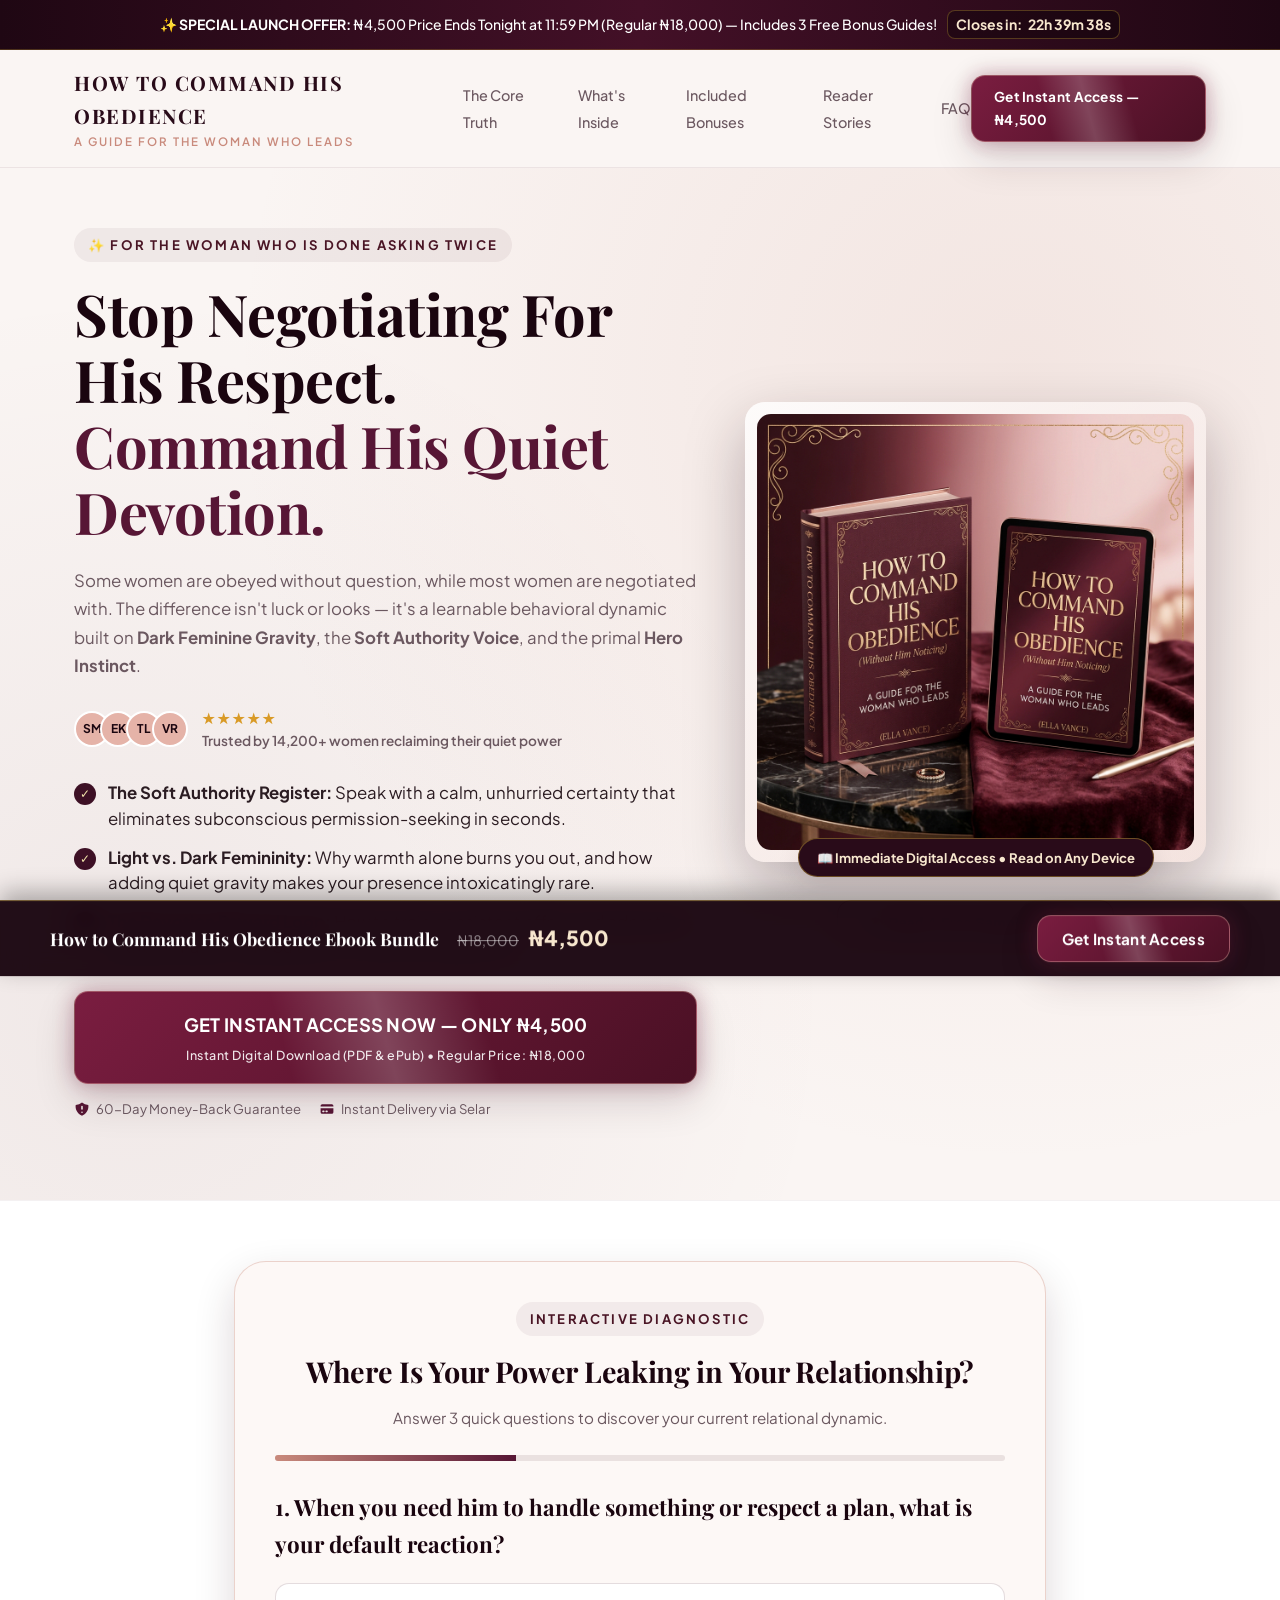
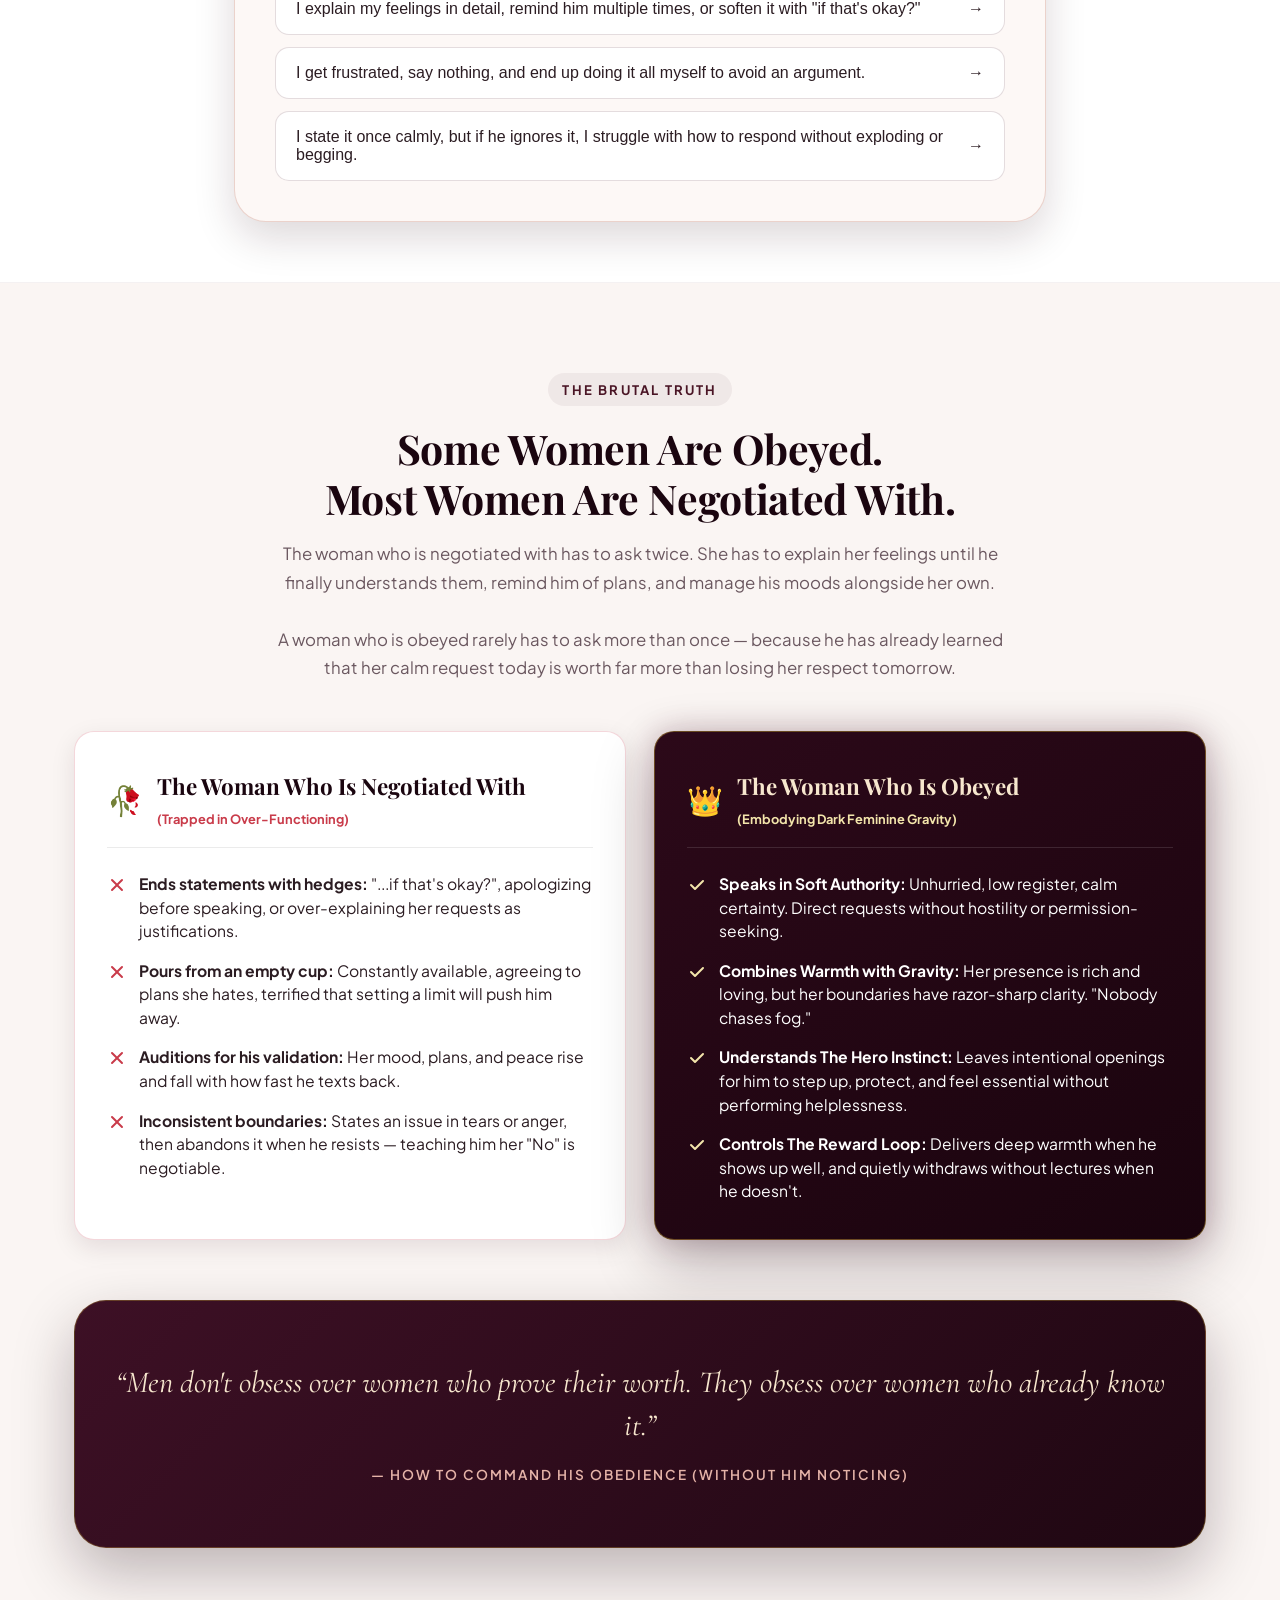
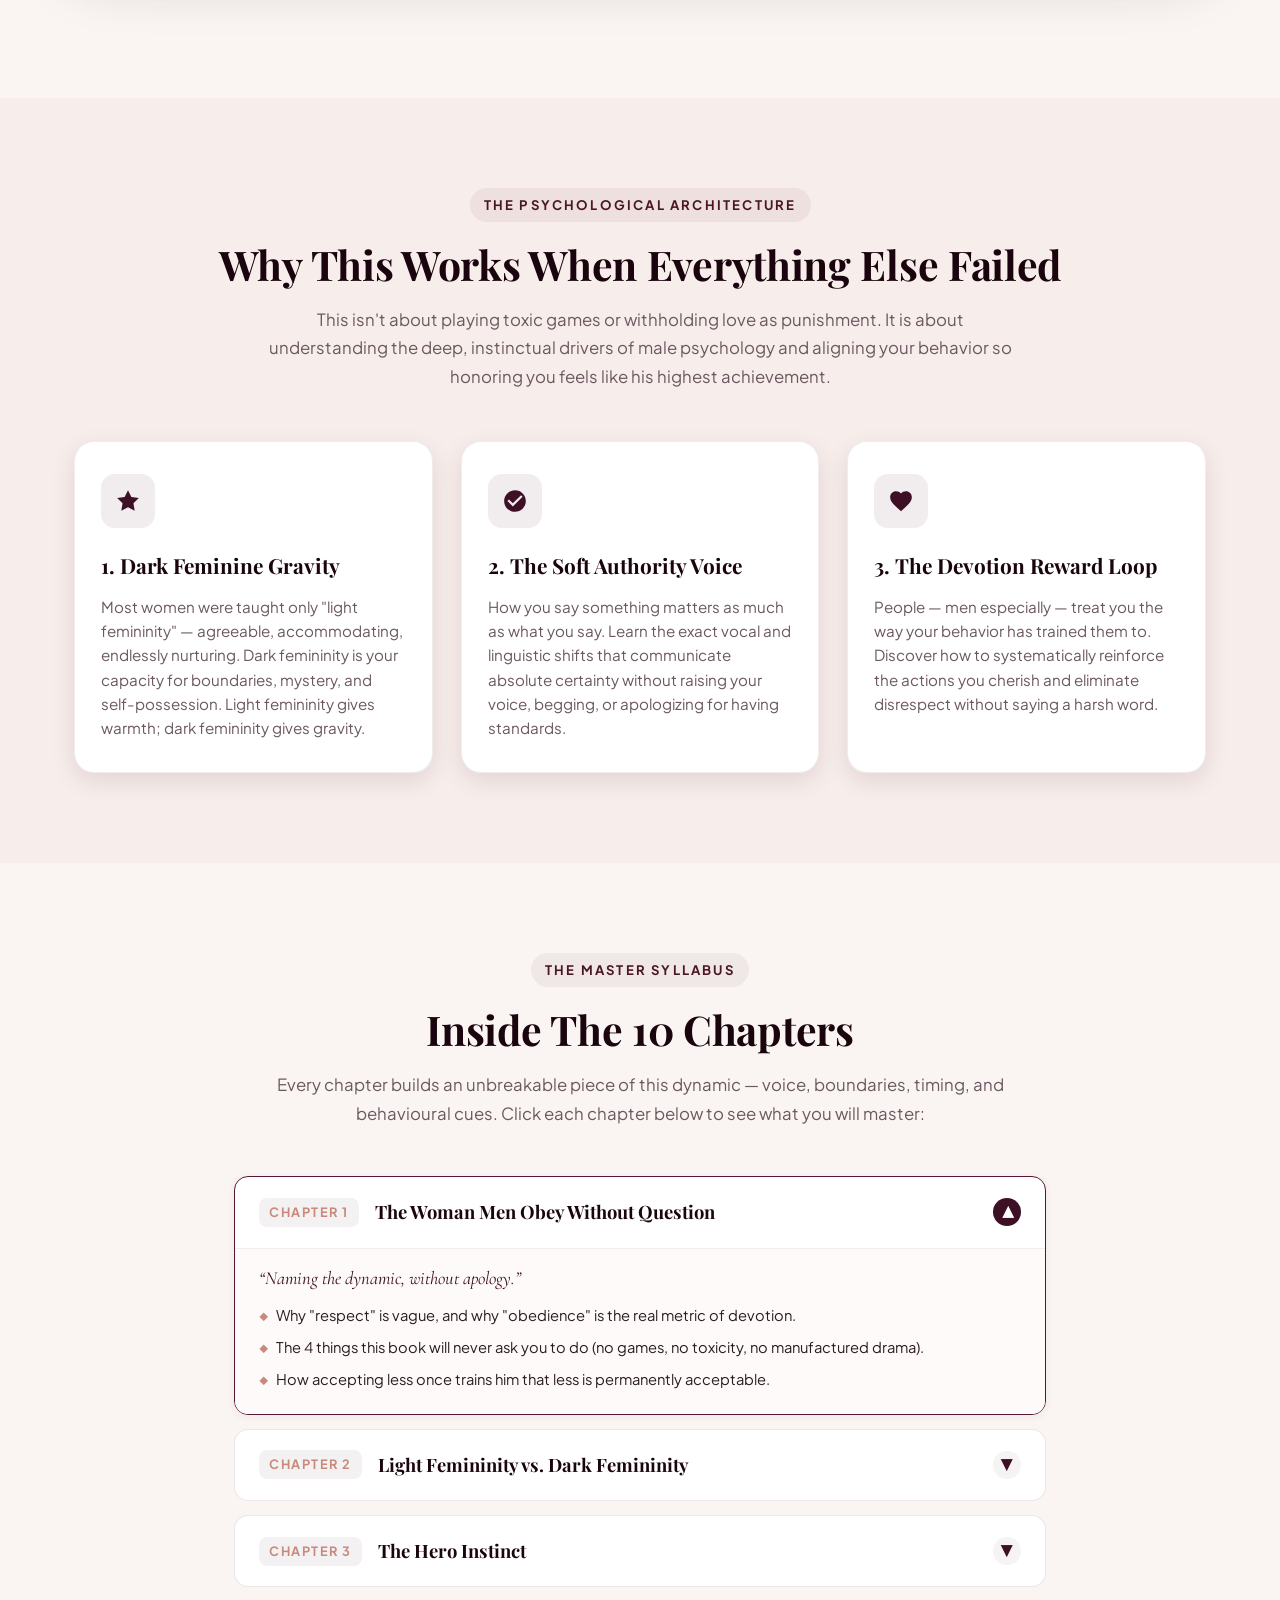
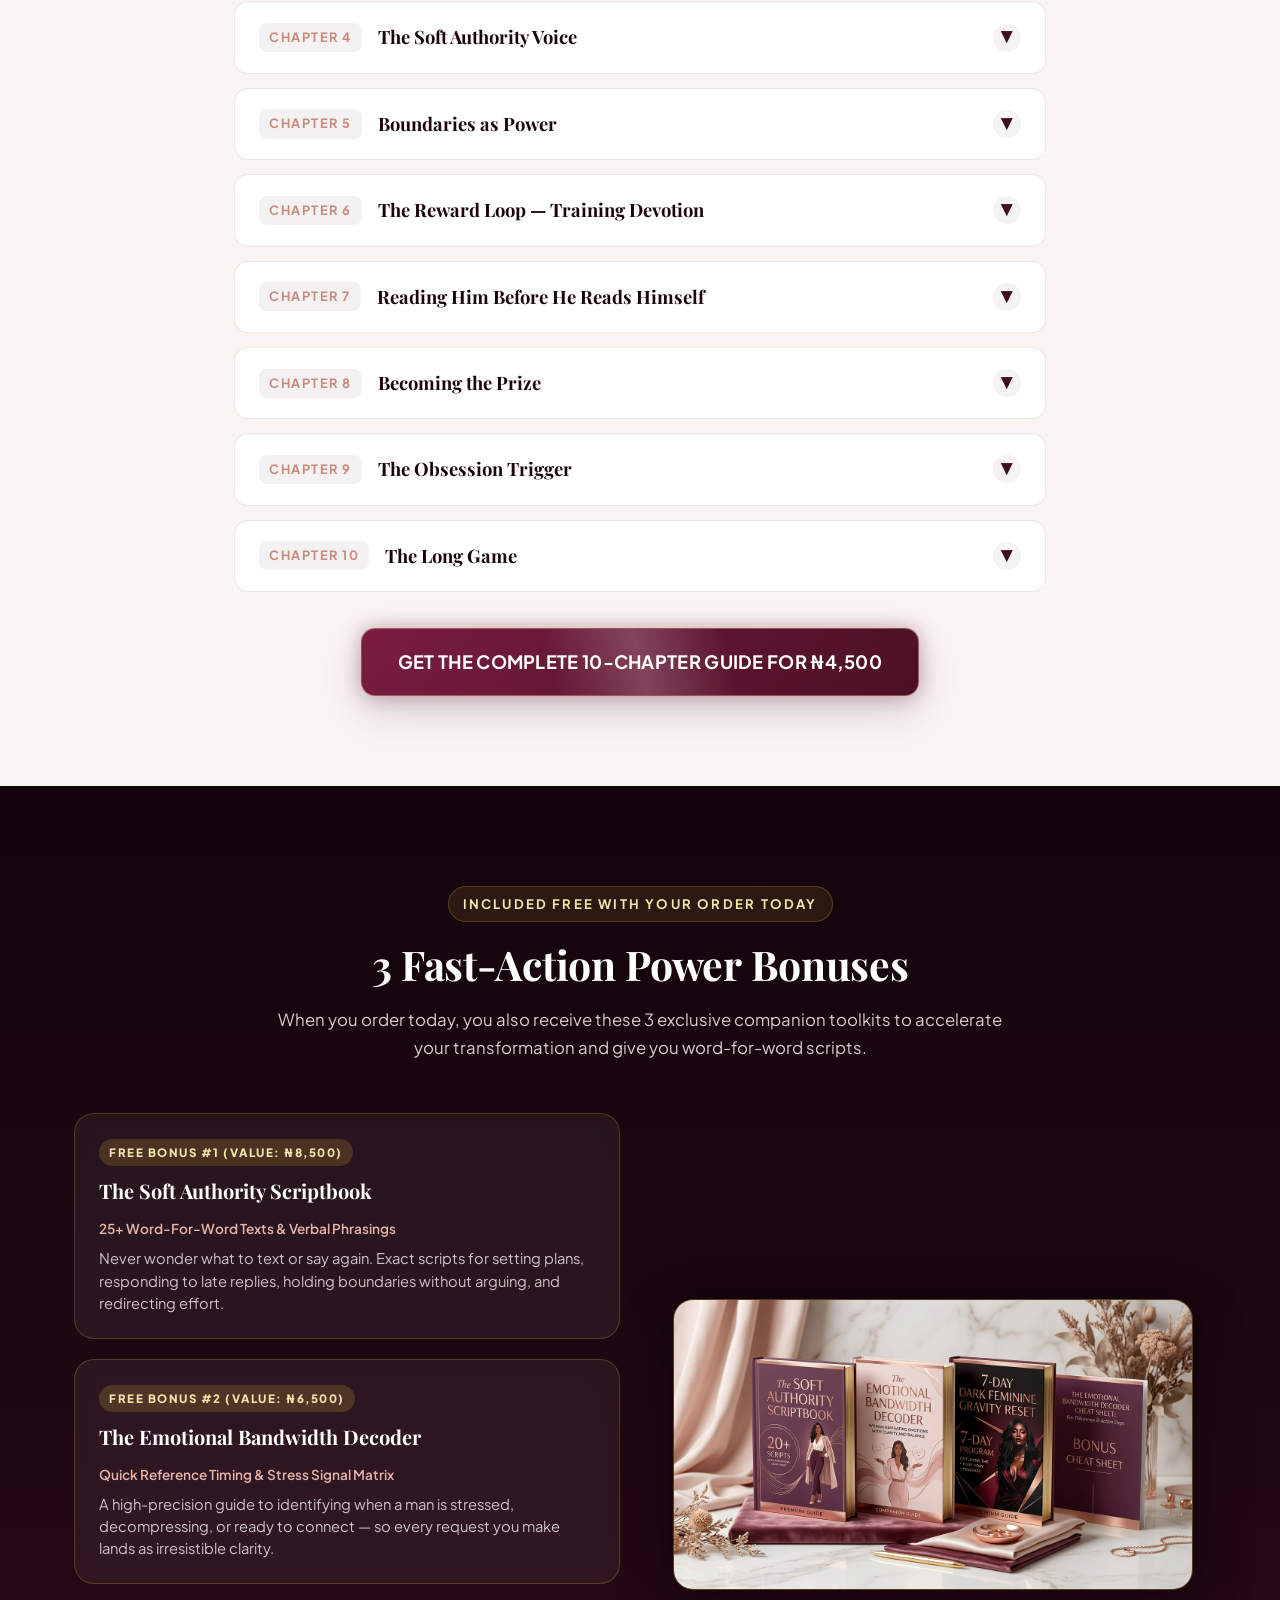
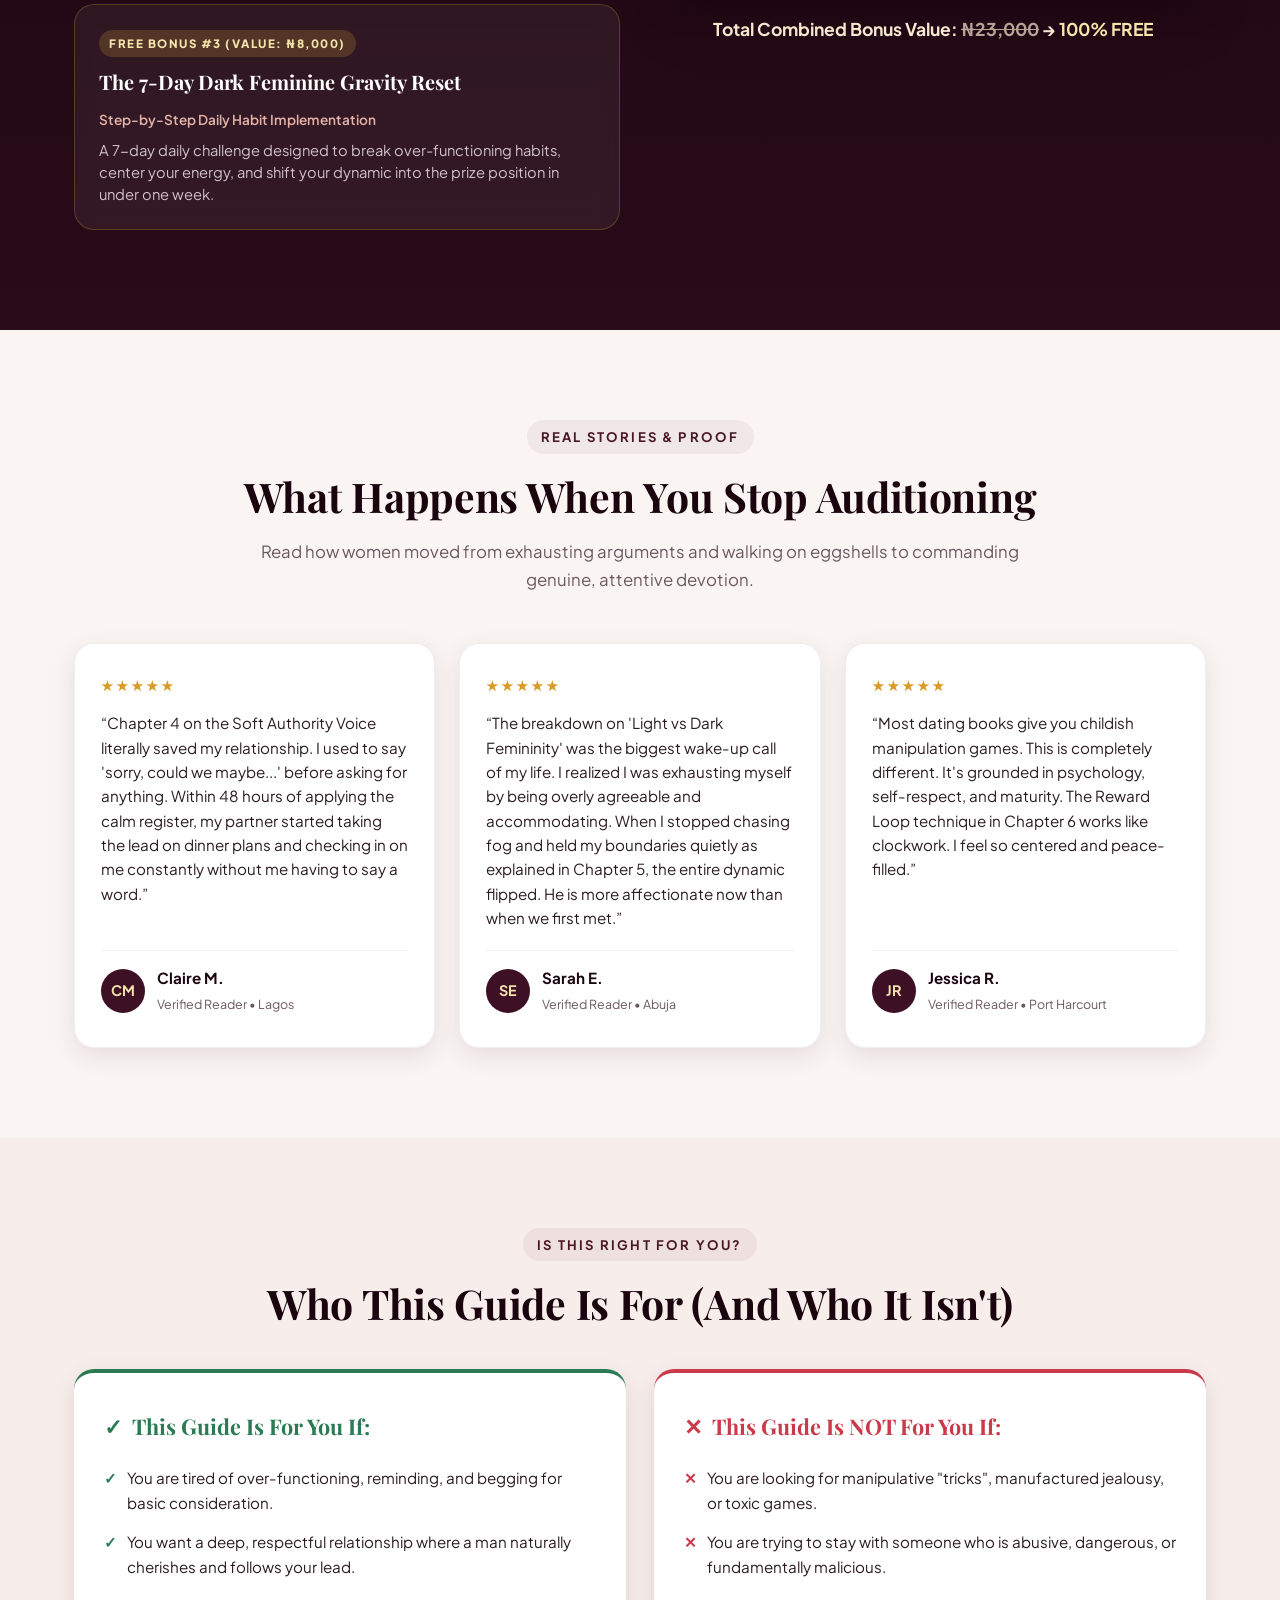
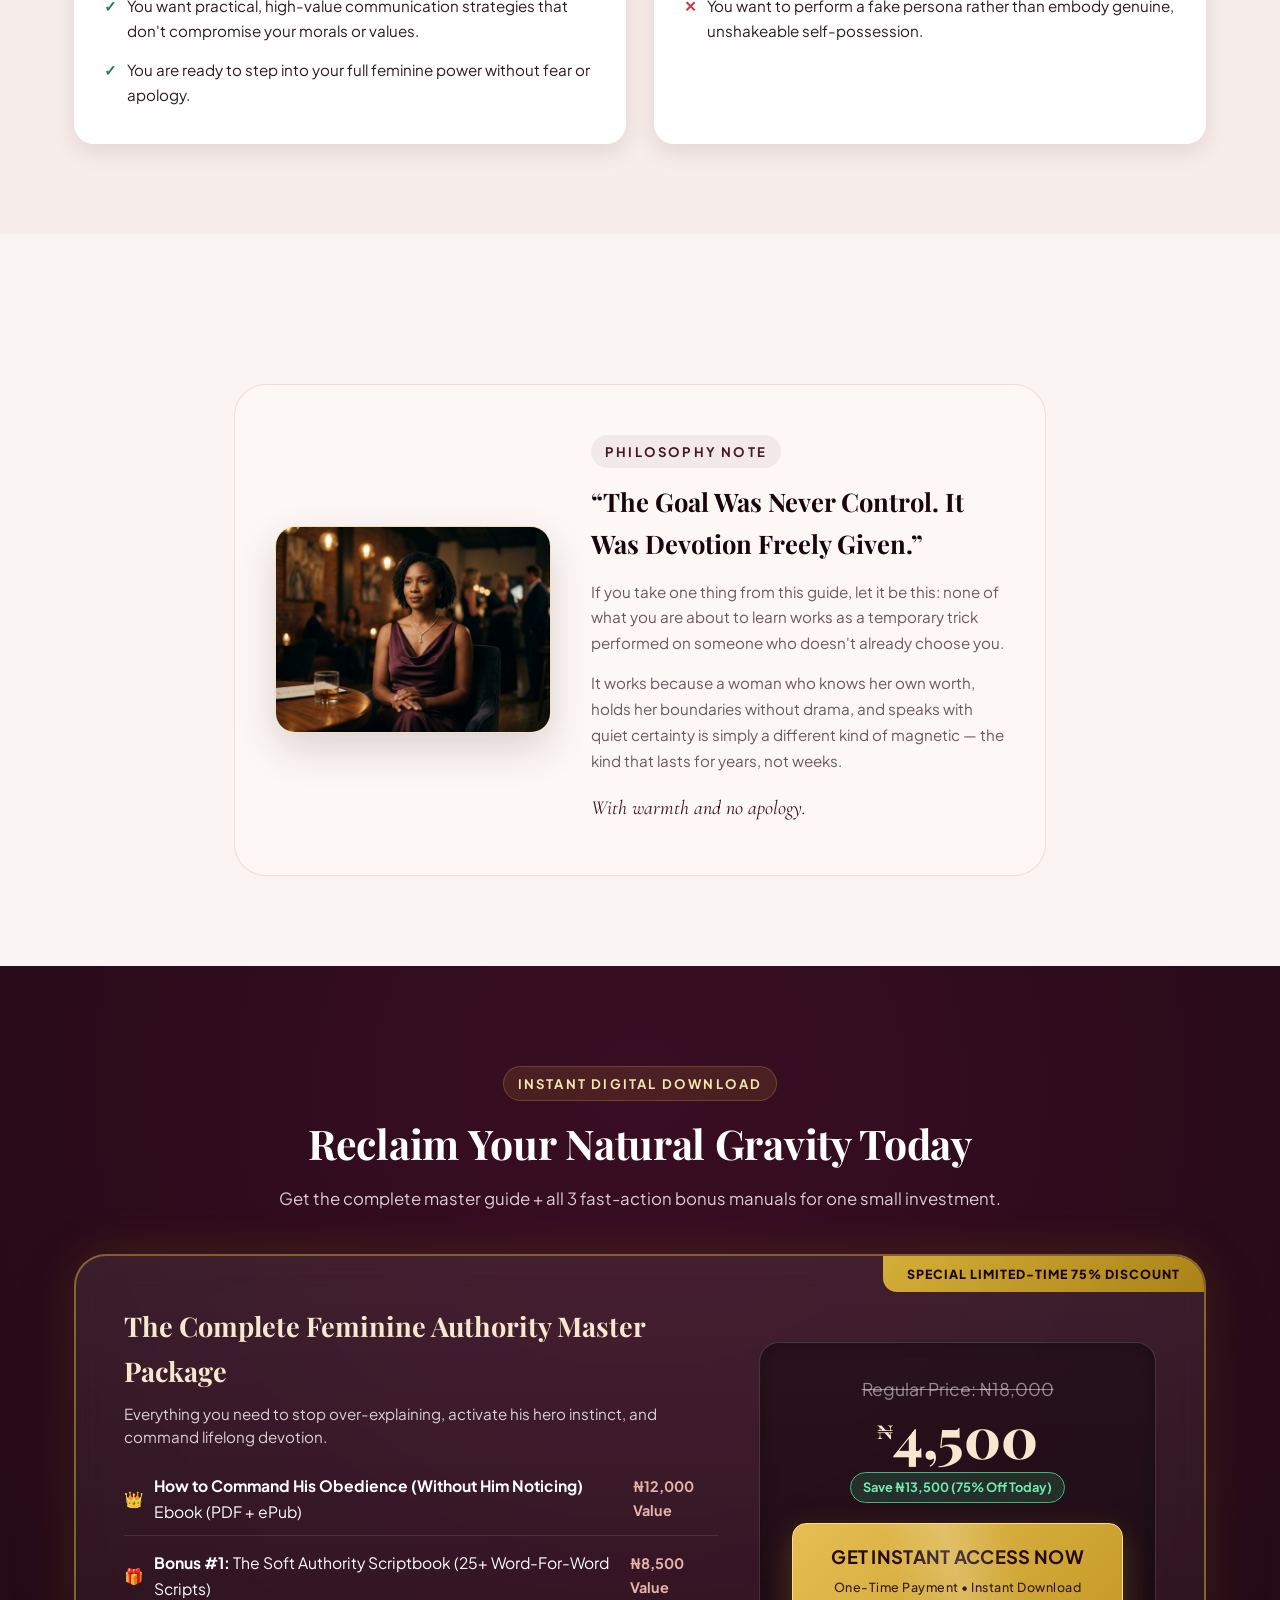
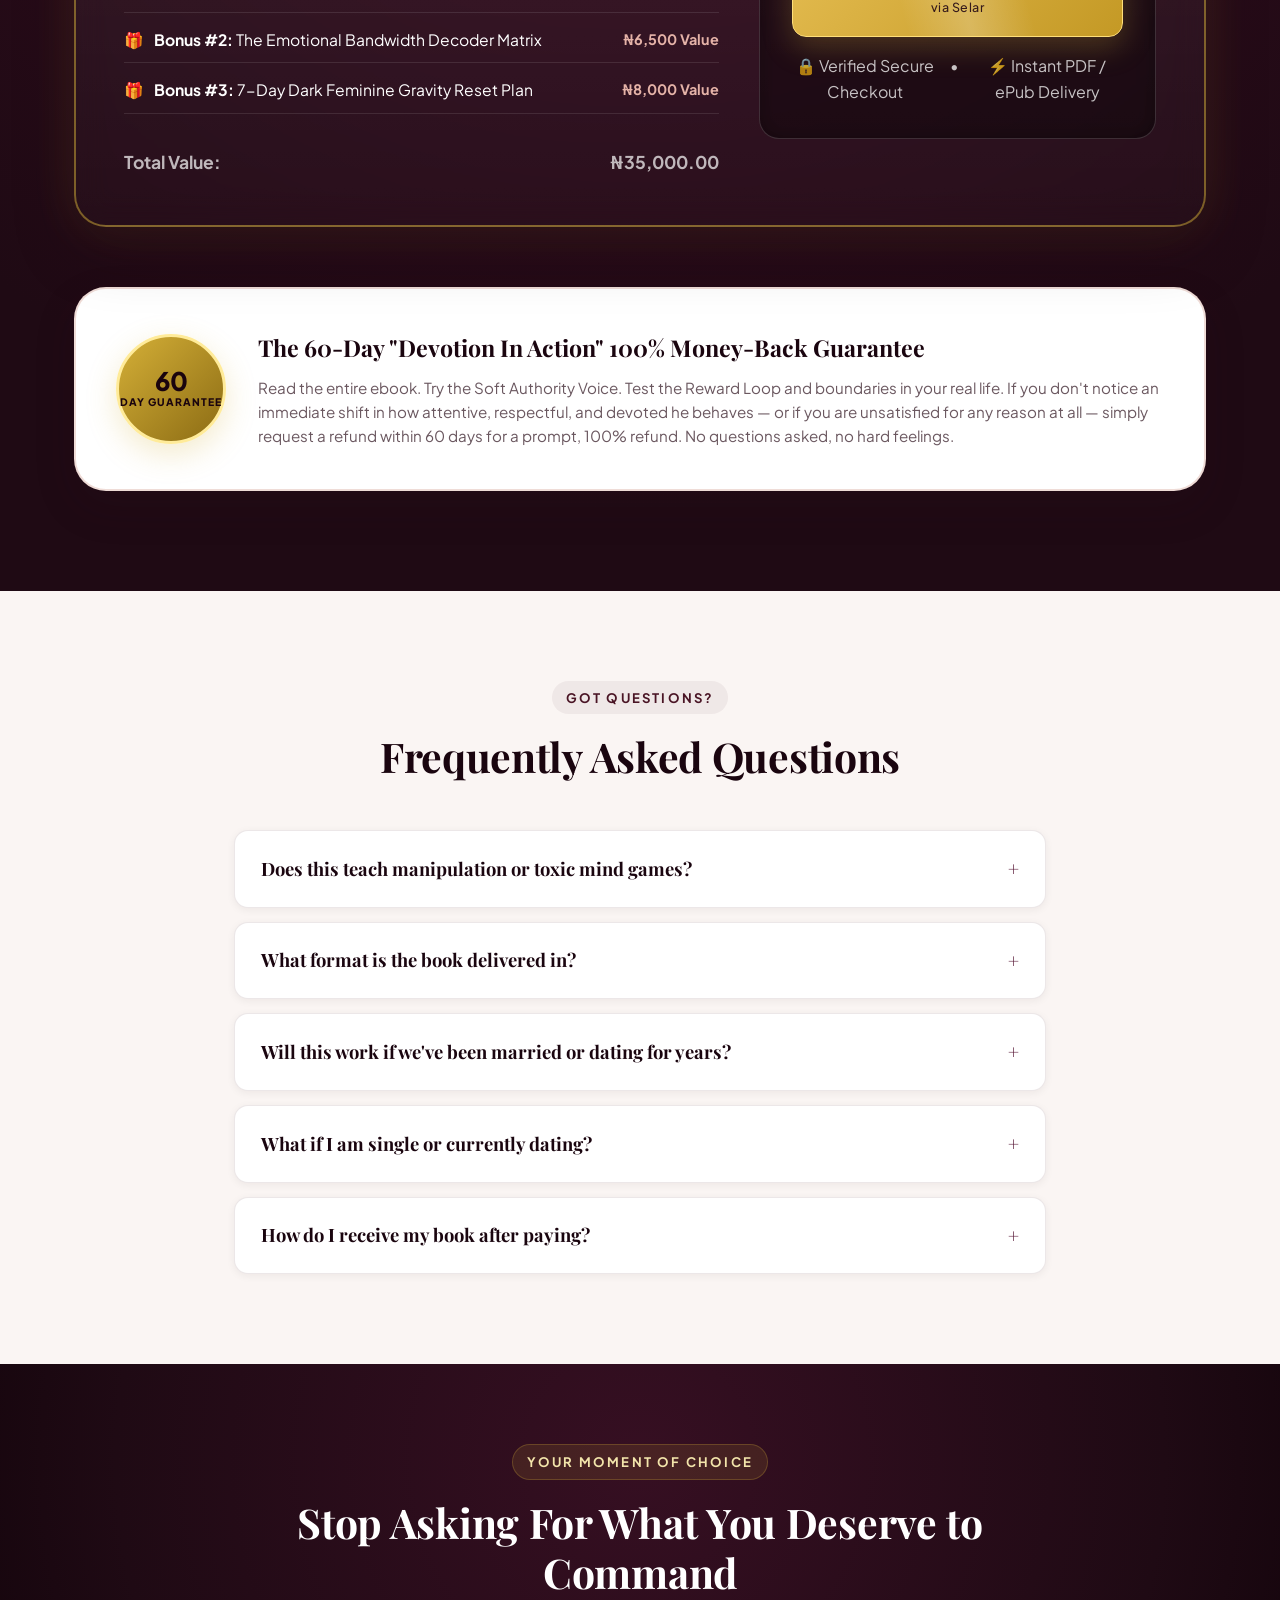
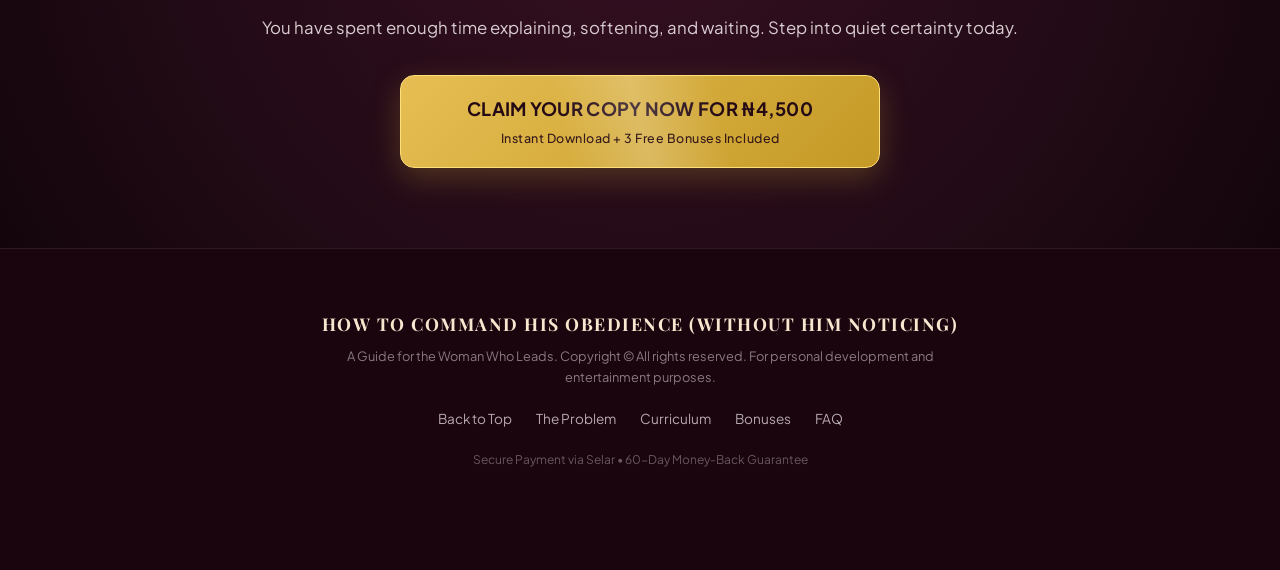
==== commit 4db045c9: "Second commit" ====
--- a/index.html
+++ b/index.html
@@ -19,10 +19,15 @@
 </head>
 <body>
 
+  <!-- ==========================================================================
+       CONFIGURABLE SELAR CHECKOUT LINK:
+       Replace "https://selar.co/your-ebook-link" with your actual Selar product link.
+       ========================================================================== -->
+
   <!-- 1. TOP URGENCY ANNOUNCEMENT BAR -->
   <div class="announcement-bar">
-    <span>✨ <strong>LIMITED SPECIAL RELEASE:</strong> Get the Master Ebook + 3 Exclusive Bonus Guides ($150 Total Value) for only <span class="highlight">$27</span> Today!</span>
-    <span class="countdown-timer-inline">Offer expires in: <span class="countdown-timer-value">14:42</span></span>
+    <span>✨ <strong>SPECIAL LAUNCH OFFER:</strong> ₦4,500 Price Ends Tonight at 11:59 PM (Regular ₦18,000) — Includes 3 Free Bonus Guides!</span>
+    <span class="countdown-timer-inline">Closes in: <span class="countdown-timer-value">15h 01m 24s</span></span>
   </div>
 
   <!-- 2. SITE HEADER -->
@@ -40,9 +45,9 @@
         <li><a href="#faq" class="nav-link">FAQ</a></li>
       </ul>
       <div>
-        <button onclick="openCheckout()" class="btn-primary btn-nav" style="padding: 10px 22px; font-size: 0.85rem;">
-          Get Instant Access — $27
-        </button>
+        <a href="https://selar.co/your-ebook-link" class="btn-primary btn-nav selar-link" style="padding: 10px 22px; font-size: 0.85rem; text-decoration: none;">
+          Get Instant Access — ₦4,500
+        </a>
       </div>
     </div>
   </header>
@@ -95,10 +100,10 @@
           </ul>
 
           <div class="hero-cta-box">
-            <button onclick="openCheckout()" class="btn-primary">
-              <span>GET INSTANT ACCESS NOW — ONLY $27</span>
-              <span class="btn-subtext">Instant Digital Download (PDF & ePub) • Regular Price: $97</span>
-            </button>
+            <a href="https://selar.co/your-ebook-link" class="btn-primary selar-link" style="text-decoration: none;">
+              <span>GET INSTANT ACCESS NOW — ONLY ₦4,500</span>
+              <span class="btn-subtext">Instant Digital Download (PDF & ePub) • Regular Price: ₦18,000</span>
+            </a>
             <div class="hero-guarantee-micro">
               <span class="guarantee-item">
                 <svg width="16" height="16" fill="currentColor" viewBox="0 0 20 20"><path fill-rule="evenodd" d="M10 1.944A11.954 11.954 0 012.166 5C2.056 5.649 2 6.319 2 7c0 5.225 3.34 9.67 8 11.317C14.66 16.67 18 12.225 18 7c0-.682-.057-1.35-.166-2.001A11.954 11.954 0 0110 1.944zM11 14a1 1 0 11-2 0 1 1 0 012 0zm0-7a1 1 0 10-2 0v3a1 1 0 102 0V7z" clip-rule="evenodd"/></svg>
@@ -106,7 +111,7 @@
               </span>
               <span class="guarantee-item">
                 <svg width="16" height="16" fill="currentColor" viewBox="0 0 20 20"><path d="M4 4a2 2 0 00-2 2v1h16V6a2 2 0 00-2-2H4z"/><path fill-rule="evenodd" d="M18 9H2v5a2 2 0 002 2h12a2 2 0 002-2V9zM4 13a1 1 0 011-1h1a1 1 0 110 2H5a1 1 0 01-1-1zm5-1a1 1 0 100 2h1a1 1 0 100-2H9z" clip-rule="evenodd"/></svg>
-                100% Confidential & Secure Checkout
+                Instant Delivery via Selar
               </span>
             </div>
           </div>
@@ -208,9 +213,9 @@
             <h3 id="quiz-result-title" style="font-family: var(--font-serif); font-size: 1.4rem; color: var(--color-plum-950); margin: 10px 0;"></h3>
             <p id="quiz-result-desc" style="font-size: 0.95rem; color: var(--color-text-muted); line-height: 1.7; margin-bottom: 20px;"></p>
             <div style="display: flex; gap: 14px; flex-wrap: wrap;">
-              <button onclick="openCheckout()" class="btn-primary" style="padding: 14px 28px; font-size: 1rem;">
-                Get The Complete Ebook & Fix This Today ($27)
-              </button>
+              <a href="https://selar.co/your-ebook-link" class="btn-primary selar-link" style="padding: 14px 28px; font-size: 1rem; text-decoration: none;">
+                Get The Complete Ebook & Fix This Today (₦4,500)
+              </a>
               <button onclick="restartQuiz()" class="btn-secondary" style="padding: 14px 20px; font-size: 0.9rem;">
                 Retake Assessment
               </button>
@@ -555,9 +560,9 @@
         </div>
 
         <div class="text-center" style="margin-top: 36px;">
-          <button onclick="openCheckout()" class="btn-primary">
-            <span>GET THE COMPLETE 10-CHAPTER GUIDE FOR $27</span>
-          </button>
+          <a href="https://selar.co/your-ebook-link" class="btn-primary selar-link" style="text-decoration: none;">
+            <span>GET THE COMPLETE 10-CHAPTER GUIDE FOR ₦4,500</span>
+          </a>
         </div>
       </div>
     </div>
@@ -578,7 +583,7 @@
         <div class="bonus-cards-col">
           <!-- Bonus 1 -->
           <div class="bonus-card">
-            <span class="bonus-tag">FREE BONUS #1 (VALUE: $37)</span>
+            <span class="bonus-tag">FREE BONUS #1 (VALUE: ₦8,500)</span>
             <h3 class="bonus-name">The Soft Authority Scriptbook</h3>
             <span class="bonus-val">25+ Word-For-Word Texts & Verbal Phrasings</span>
             <p class="bonus-text">
@@ -588,7 +593,7 @@
 
           <!-- Bonus 2 -->
           <div class="bonus-card">
-            <span class="bonus-tag">FREE BONUS #2 (VALUE: $29)</span>
+            <span class="bonus-tag">FREE BONUS #2 (VALUE: ₦6,500)</span>
             <h3 class="bonus-name">The Emotional Bandwidth Decoder</h3>
             <span class="bonus-val">Quick Reference Timing & Stress Signal Matrix</span>
             <p class="bonus-text">
@@ -598,7 +603,7 @@
 
           <!-- Bonus 3 -->
           <div class="bonus-card">
-            <span class="bonus-tag">FREE BONUS #3 (VALUE: $37)</span>
+            <span class="bonus-tag">FREE BONUS #3 (VALUE: ₦8,000)</span>
             <h3 class="bonus-name">The 7-Day Dark Feminine Gravity Reset</h3>
             <span class="bonus-val">Step-by-Step Daily Habit Implementation</span>
             <p class="bonus-text">
@@ -610,7 +615,7 @@
         <div class="bonus-visual-col">
           <img src="assets/images/bonus-mockup.jpg" alt="Free Bonus Bundle Mockup" class="bonus-mockup-img">
           <div style="margin-top: 18px; color: var(--color-champagne); font-weight: 700; font-size: 1.1rem;">
-            Total Combined Bonus Value: <span style="text-decoration: line-through; opacity: 0.7;">$103</span> → <span style="color: var(--color-gold-light);">100% FREE</span>
+            Total Combined Bonus Value: <span style="text-decoration: line-through; opacity: 0.7;">₦23,000</span> → <span style="color: var(--color-gold-light);">100% FREE</span>
           </div>
         </div>
       </div>
@@ -641,7 +646,7 @@
             <div class="author-avatar">CM</div>
             <div class="author-info">
               <h4>Claire M.</h4>
-              <span>Verified Reader • Atlanta, GA</span>
+              <span>Verified Reader • Lagos</span>
             </div>
           </div>
         </div>
@@ -658,7 +663,7 @@
             <div class="author-avatar">SE</div>
             <div class="author-info">
               <h4>Sarah E.</h4>
-              <span>Verified Reader • London, UK</span>
+              <span>Verified Reader • Abuja</span>
             </div>
           </div>
         </div>
@@ -675,7 +680,7 @@
             <div class="author-avatar">JR</div>
             <div class="author-info">
               <h4>Jessica R.</h4>
-              <span>Verified Reader • Toronto, CA</span>
+              <span>Verified Reader • Port Harcourt</span>
             </div>
           </div>
         </div>
@@ -779,7 +784,7 @@
       </div>
 
       <div class="pricing-box">
-        <div class="pricing-badge-top">Special Limited-Time 72% Discount</div>
+        <div class="pricing-badge-top">Special Limited-Time 75% Discount</div>
         <div class="pricing-grid">
           <!-- Stack Details -->
           <div>
@@ -796,52 +801,52 @@
                   <span style="color: var(--color-gold-light);">👑</span>
                   <span><strong>How to Command His Obedience (Without Him Noticing)</strong> Ebook (PDF + ePub)</span>
                 </div>
-                <span class="value-item-price">$47 Value</span>
+                <span class="value-item-price">₦12,000 Value</span>
               </li>
               <li class="value-item">
                 <div class="value-item-left">
                   <span style="color: var(--color-gold-light);">🎁</span>
                   <span><strong>Bonus #1:</strong> The Soft Authority Scriptbook (25+ Word-For-Word Scripts)</span>
                 </div>
-                <span class="value-item-price">$37 Value</span>
+                <span class="value-item-price">₦8,500 Value</span>
               </li>
               <li class="value-item">
                 <div class="value-item-left">
                   <span style="color: var(--color-gold-light);">🎁</span>
                   <span><strong>Bonus #2:</strong> The Emotional Bandwidth Decoder Matrix</span>
                 </div>
-                <span class="value-item-price">$29 Value</span>
+                <span class="value-item-price">₦6,500 Value</span>
               </li>
               <li class="value-item">
                 <div class="value-item-left">
                   <span style="color: var(--color-gold-light);">🎁</span>
                   <span><strong>Bonus #3:</strong> 7-Day Dark Feminine Gravity Reset Plan</span>
                 </div>
-                <span class="value-item-price">$37 Value</span>
+                <span class="value-item-price">₦8,000 Value</span>
               </li>
             </ul>
 
             <div class="total-value-row">
               <span>Total Value:</span>
-              <span>$150.00</span>
+              <span>₦35,000.00</span>
             </div>
           </div>
 
           <!-- Price & Action Button -->
           <div class="price-card-action">
             <div class="price-display">
-              <div class="price-regular">Regular Price: $97</div>
-              <div class="price-current"><span>$</span>27</div>
-              <div class="price-badge-savings">Save $70 (72% Off Today)</div>
-            </div>
-
-            <button onclick="openCheckout()" class="btn-primary btn-block btn-gold">
+              <div class="price-regular">Regular Price: ₦18,000</div>
+              <div class="price-current"><span>₦</span>4,500</div>
+              <div class="price-badge-savings">Save ₦13,500 (75% Off Today)</div>
+            </div>
+
+            <a href="https://selar.co/your-ebook-link" class="btn-primary btn-block btn-gold selar-link" style="text-decoration: none;">
               <span>GET INSTANT ACCESS NOW</span>
-              <span class="btn-subtext" style="color: #240a15;">One-Time Payment • No Subscriptions</span>
-            </button>
+              <span class="btn-subtext" style="color: #240a15;">One-Time Payment • Instant Download via Selar</span>
+            </a>
 
             <div class="payment-badges">
-              <span>🔒 256-Bit SSL Encryption</span>
+              <span>🔒 Verified Secure Checkout</span>
               <span>•</span>
               <span>⚡ Instant PDF / ePub Delivery</span>
             </div>
@@ -858,7 +863,7 @@
         <div class="guarantee-content">
           <h3>The 60-Day "Devotion In Action" 100% Money-Back Guarantee</h3>
           <p>
-            Read the entire ebook. Try the Soft Authority Voice. Test the Reward Loop and boundaries in your real life. If you don't notice an immediate shift in how attentive, respectful, and devoted he behaves — or if you are unsatisfied for any reason at all — simply send an email within 60 days for a prompt, 100% refund. No questions asked, no hard feelings.
+            Read the entire ebook. Try the Soft Authority Voice. Test the Reward Loop and boundaries in your real life. If you don't notice an immediate shift in how attentive, respectful, and devoted he behaves — or if you are unsatisfied for any reason at all — simply request a refund within 60 days for a prompt, 100% refund. No questions asked, no hard feelings.
           </p>
         </div>
       </div>
@@ -924,12 +929,12 @@
 
         <div class="faq-item">
           <div class="faq-question">
-            <span>How does the 60-day refund guarantee work?</span>
+            <span>How do I receive my book after paying?</span>
             <span class="faq-icon">+</span>
           </div>
           <div class="faq-answer">
             <p>
-              If for any reason you feel this guide did not deliver everything promised, simply reply to your receipt email within 60 days and our support team will issue a 100% refund immediately.
+              Payment is processed securely through Selar. Immediately after completing payment with your card, bank transfer, or USSD, you are instantly redirected to download the ebook and your 3 bonus guides. A direct download link is also sent directly to your email address.
             </p>
           </div>
         </div>
@@ -945,10 +950,10 @@
       <p class="subheading text-light mx-auto" style="margin-bottom: 32px;">
         You have spent enough time explaining, softening, and waiting. Step into quiet certainty today.
       </p>
-      <button onclick="openCheckout()" class="btn-primary btn-gold" style="max-width: 480px; margin: 0 auto; width: 100%;">
-        <span>CLAIM YOUR COPY NOW FOR $27</span>
+      <a href="https://selar.co/your-ebook-link" class="btn-primary btn-gold selar-link" style="max-width: 480px; margin: 0 auto; width: 100%; text-decoration: none;">
+        <span>CLAIM YOUR COPY NOW FOR ₦4,500</span>
         <span class="btn-subtext" style="color: #240a15;">Instant Download + 3 Free Bonuses Included</span>
-      </button>
+      </a>
     </div>
   </section>
 
@@ -969,7 +974,7 @@
         <li><a href="#faq">FAQ</a></li>
       </ul>
       <p style="font-size: 0.75rem; color: rgba(248, 238, 241, 0.35); margin-top: 20px;">
-        Secure 256-Bit Encrypted Checkout • 60-Day Money-Back Guarantee
+        Secure Payment via Selar • 60-Day Money-Back Guarantee
       </p>
     </div>
   </footer>
@@ -980,106 +985,17 @@
       <div class="floating-info">
         <span class="floating-title">How to Command His Obedience Ebook Bundle</span>
         <div>
-          <span class="floating-price-old">$97</span>
-          <span class="floating-price">$27</span>
-        </div>
-      </div>
-      <button onclick="openCheckout()" class="btn-primary" style="padding: 10px 24px; font-size: 0.95rem;">
+          <span class="floating-price-old">₦18,000</span>
+          <span class="floating-price">₦4,500</span>
+        </div>
+      </div>
+      <a href="https://selar.co/your-ebook-link" class="btn-primary selar-link" style="padding: 10px 24px; font-size: 0.95rem; text-decoration: none;">
         Get Instant Access
-      </button>
+      </a>
     </div>
   </div>
 
-  <!-- 17. CHECKOUT MODAL / POPUP -->
-  <div class="modal-overlay" id="checkout-modal">
-    <div class="modal-content">
-      <div class="modal-header">
-        <h3>⚡ Secure Instant Checkout</h3>
-        <button class="modal-close-btn" onclick="closeCheckout()">✕</button>
-      </div>
-
-      <div class="modal-body">
-        <div id="checkout-form-container">
-          <div style="display: flex; justify-content: space-between; align-items: center; margin-bottom: 20px; padding-bottom: 14px; border-bottom: 1px solid rgba(0,0,0,0.08);">
-            <div>
-              <strong style="color: var(--color-plum-950); font-size: 1.05rem;">How to Command His Obedience (Master Bundle)</strong>
-              <div style="font-size: 0.8rem; color: var(--color-accent-green); font-weight: 600;">✓ Includes all 3 Free Bonus Guides</div>
-            </div>
-            <div style="font-family: var(--font-serif); font-size: 1.4rem; font-weight: 800; color: var(--color-plum-800);" id="modal-total-price">
-              $27.00
-            </div>
-          </div>
-
-          <form id="checkout-form">
-            <div class="form-group">
-              <label class="form-label" for="customer-email">Email Address (Where Your Ebook is Sent)</label>
-              <input type="email" id="customer-email" class="form-input" placeholder="you@example.com" required>
-            </div>
-
-            <div class="form-group">
-              <label class="form-label" for="customer-name">Full Name</label>
-              <input type="text" id="customer-name" class="form-input" placeholder="Your Name" required>
-            </div>
-
-            <!-- Optional High Converting Order Bump -->
-            <label class="order-bump-box" for="order-bump-check">
-              <input type="checkbox" id="order-bump-check">
-              <div>
-                <strong style="color: var(--color-plum-950); font-size: 0.9rem;">
-                  ⭐ ONE TIME OFFER: Add The Audiobook Narration (+$9.99)
-                </strong>
-                <p style="font-size: 0.82rem; color: var(--color-text-muted); margin-top: 4px; line-height: 1.4;">
-                  Listen on the go! Get the crystal-clear, sensual audio edition narrated with vocal demonstrations of the Soft Authority register.
-                </p>
-              </div>
-            </label>
-
-            <!-- Payment Simulation -->
-            <div class="form-group">
-              <label class="form-label">Payment Information</label>
-              <input type="text" class="form-input" placeholder="Card Number •••• •••• •••• ••••" required value="4242 •••• •••• 4242">
-              <div style="display: grid; grid-template-columns: 1fr 1fr; gap: 10px; margin-top: 10px;">
-                <input type="text" class="form-input" placeholder="MM / YY" required value="12/28">
-                <input type="text" class="form-input" placeholder="CVC" required value="888">
-              </div>
-            </div>
-
-            <button type="submit" class="btn-primary btn-block" style="margin-top: 14px;">
-              <span>COMPLETE SECURE PURCHASE</span>
-              <span class="btn-subtext">Instant Access Link Sent to Your Email</span>
-            </button>
-
-            <div style="text-align: center; margin-top: 12px; font-size: 0.78rem; color: var(--color-text-muted);">
-              🔒 256-Bit SSL Encrypted • 60-Day Money-Back Guarantee
-            </div>
-          </form>
-        </div>
-
-        <!-- Success Message -->
-        <div id="checkout-success-container" style="display: none; text-align: center; padding: 20px 0;">
-          <div style="font-size: 3rem; margin-bottom: 12px;">🎉</div>
-          <h3 style="font-family: var(--font-serif); font-size: 1.6rem; color: var(--color-plum-950); margin-bottom: 8px;">Order Confirmed!</h3>
-          <p style="font-size: 0.95rem; color: var(--color-text-muted); margin-bottom: 24px;">
-            Your copy of <strong>How to Command His Obedience</strong> and the 3 free bonus toolkits have been generated.
-          </p>
-          <div style="background: #fcf8f6; border: 1.5px solid rgba(201, 138, 124, 0.4); border-radius: var(--radius-md); padding: 20px; margin-bottom: 20px;">
-            <div style="font-weight: 700; color: var(--color-plum-900); margin-bottom: 10px;">Your Instant Download Links:</div>
-            <a href="#" class="btn-secondary" style="margin-bottom: 8px; justify-content: center;" onclick="alert('Downloading How to Command His Obedience (PDF)...'); return false;">
-              📥 Download Complete Ebook (.PDF)
-            </a>
-            <a href="#" class="btn-secondary" style="justify-content: center;" onclick="alert('Downloading Bonus Toolkits (.ZIP)...'); return false;">
-              📥 Download 3 Free Bonuses (.ZIP)
-            </a>
-          </div>
-          <button onclick="closeCheckout()" class="btn-primary" style="padding: 10px 24px; font-size: 0.9rem;">
-            Close & Start Reading
-          </button>
-        </div>
-      </div>
-    </div>
-  </div>
-
-  <!-- 18. EXCERPT SAMPLE PREVIEW MODAL -->
+  <!-- 17. EXCERPT SAMPLE PREVIEW MODAL -->
   <div class="modal-overlay" id="preview-modal">
     <div class="modal-content preview-modal-content">
       <div class="modal-header">
@@ -1112,9 +1028,9 @@
           <p style="font-size: 0.9rem; color: var(--color-text-muted); margin-bottom: 14px;">
             Want to unlock all 10 chapters and the complete psychological blueprints?
           </p>
-          <button onclick="closePreview(); openCheckout();" class="btn-primary" style="margin: 0 auto;">
-            Get Full Access Now ($27)
-          </button>
+          <a href="https://selar.co/your-ebook-link" class="btn-primary selar-link" style="margin: 0 auto; text-decoration: none; display: inline-flex;">
+            Get Full Access Now (₦4,500)
+          </a>
         </div>
       </div>
     </div>
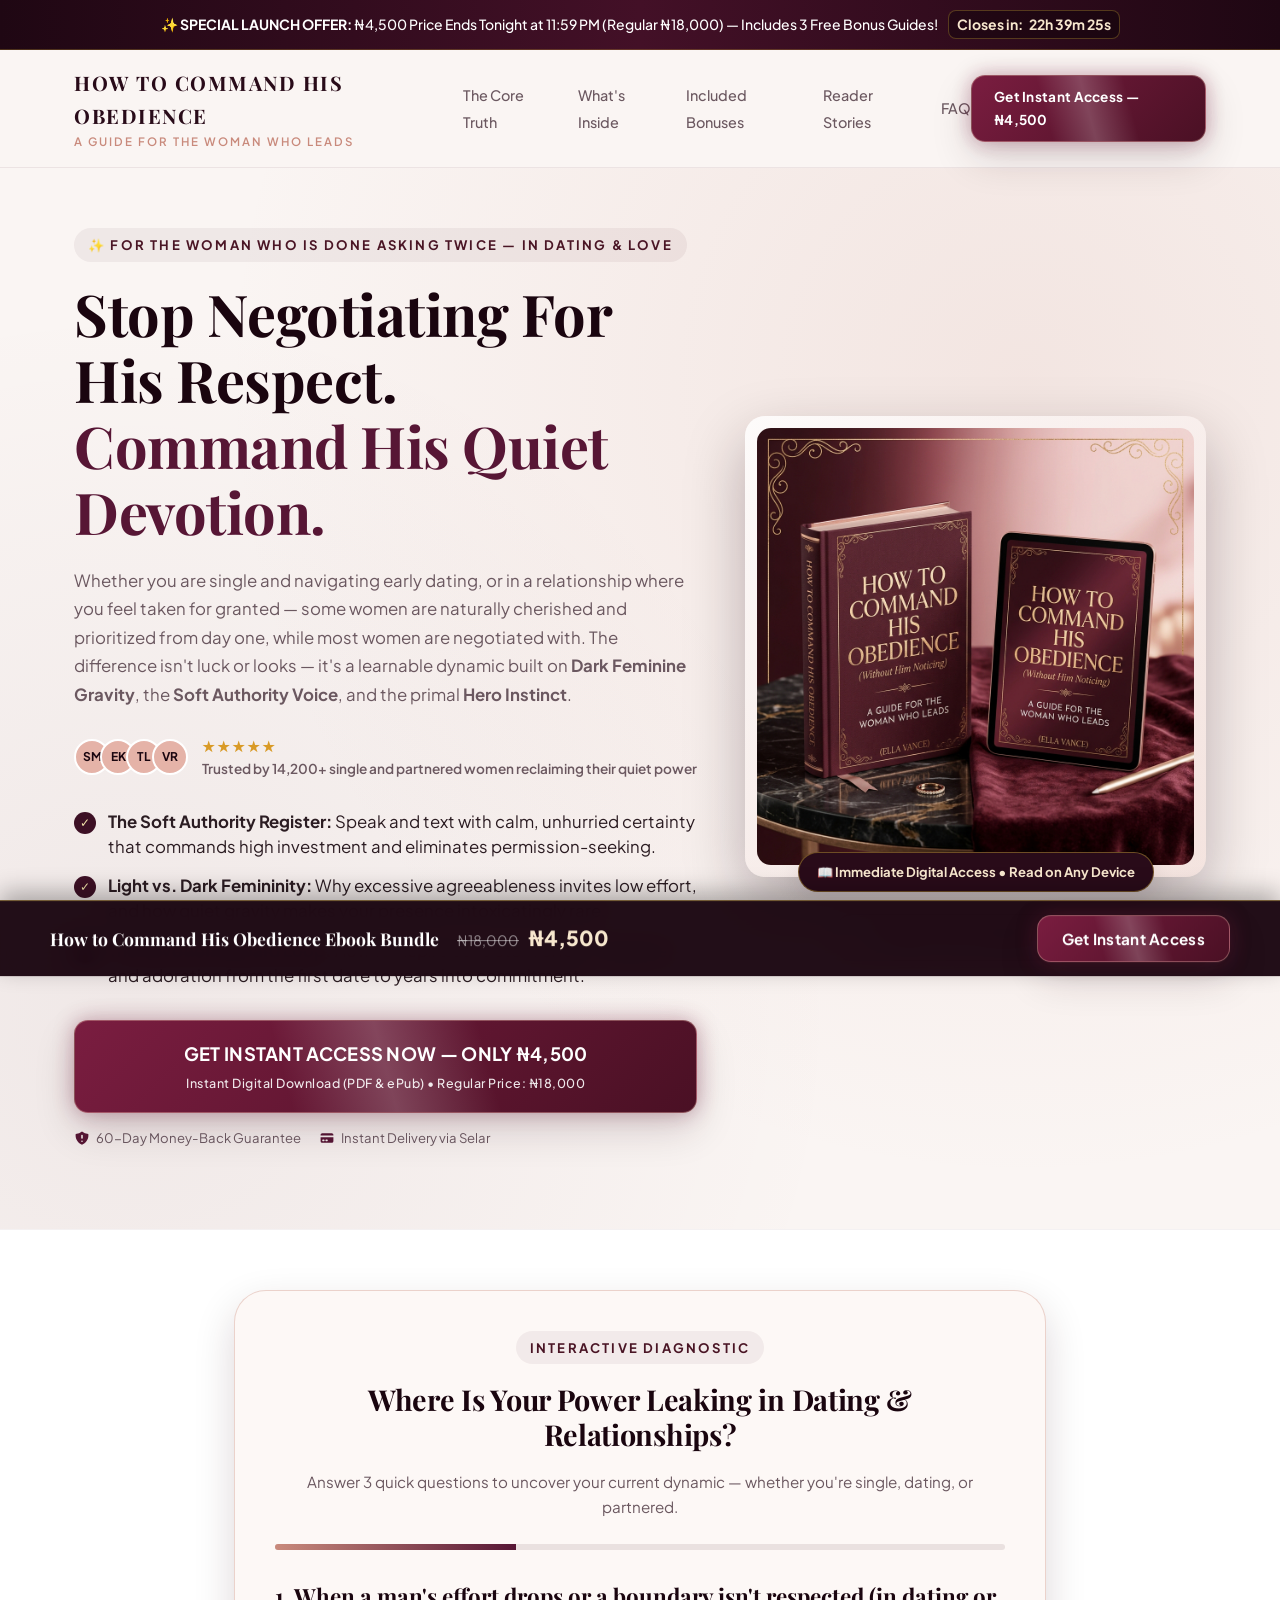
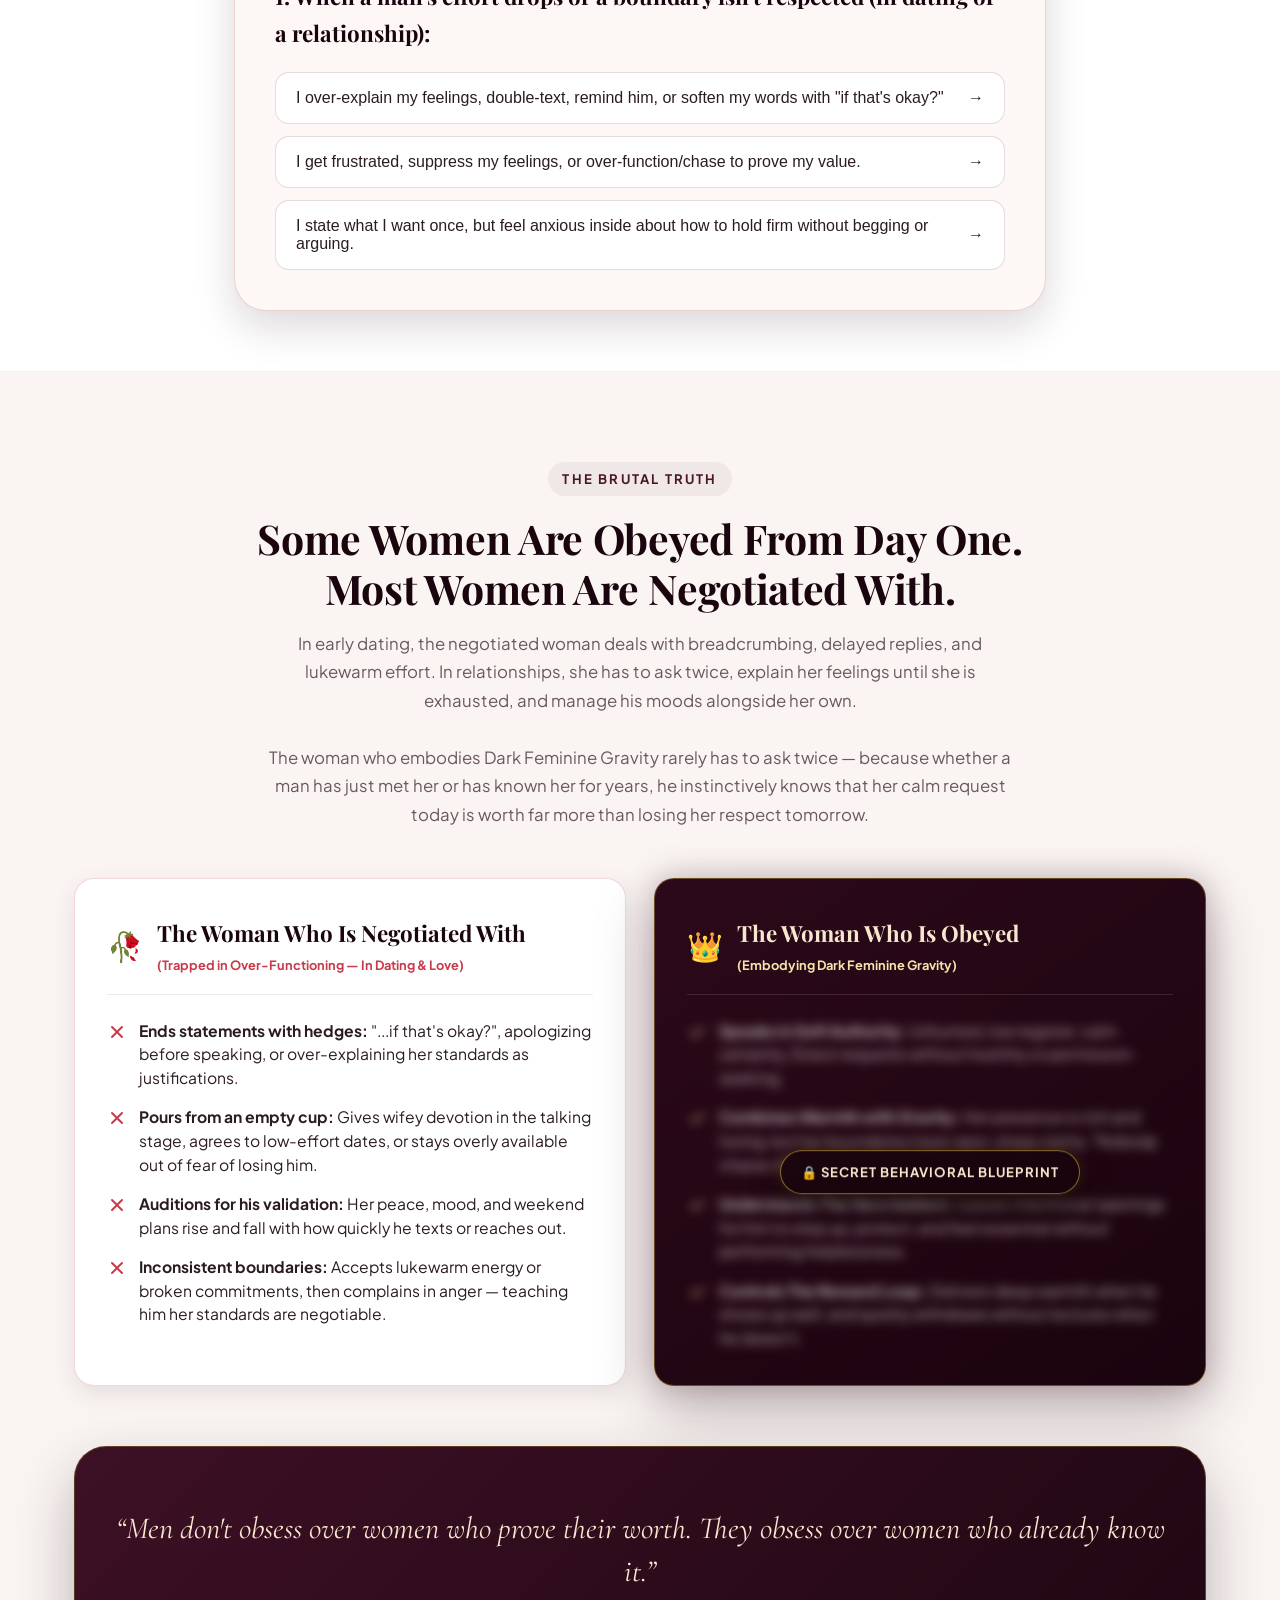
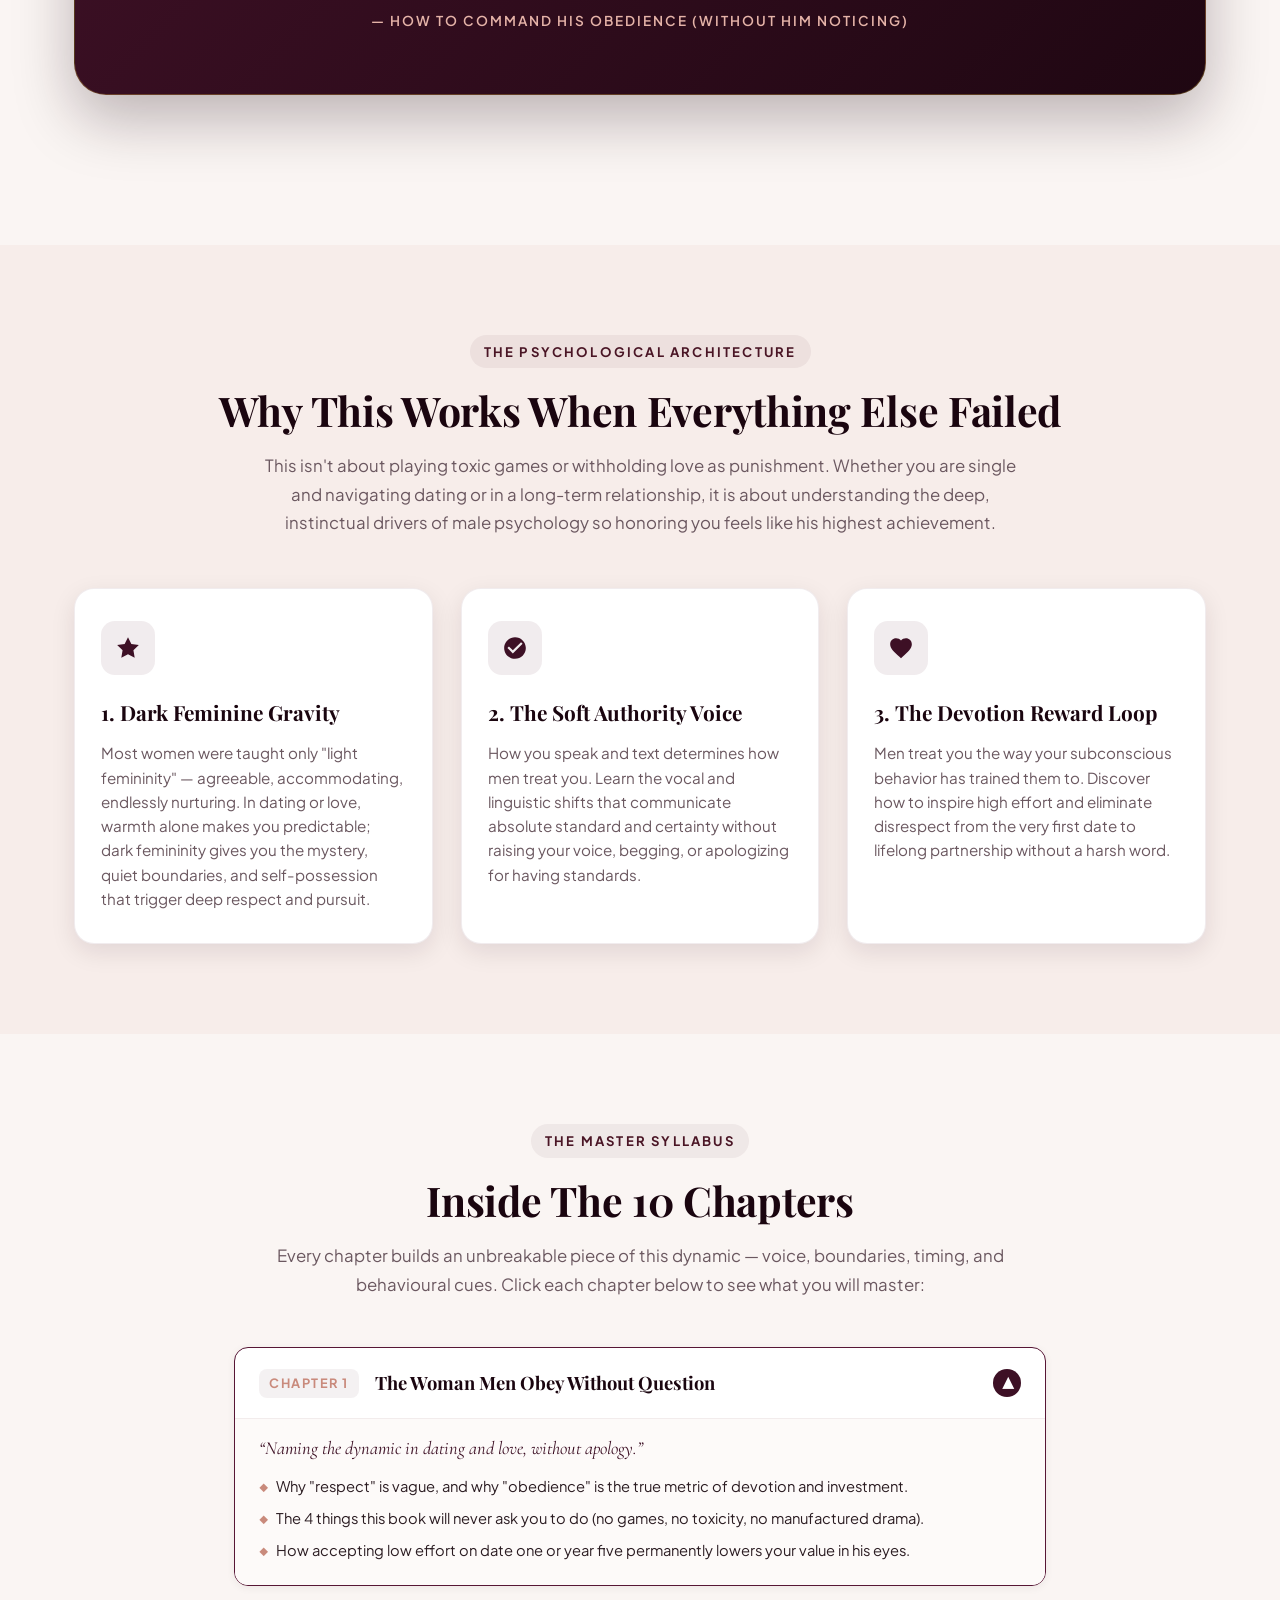
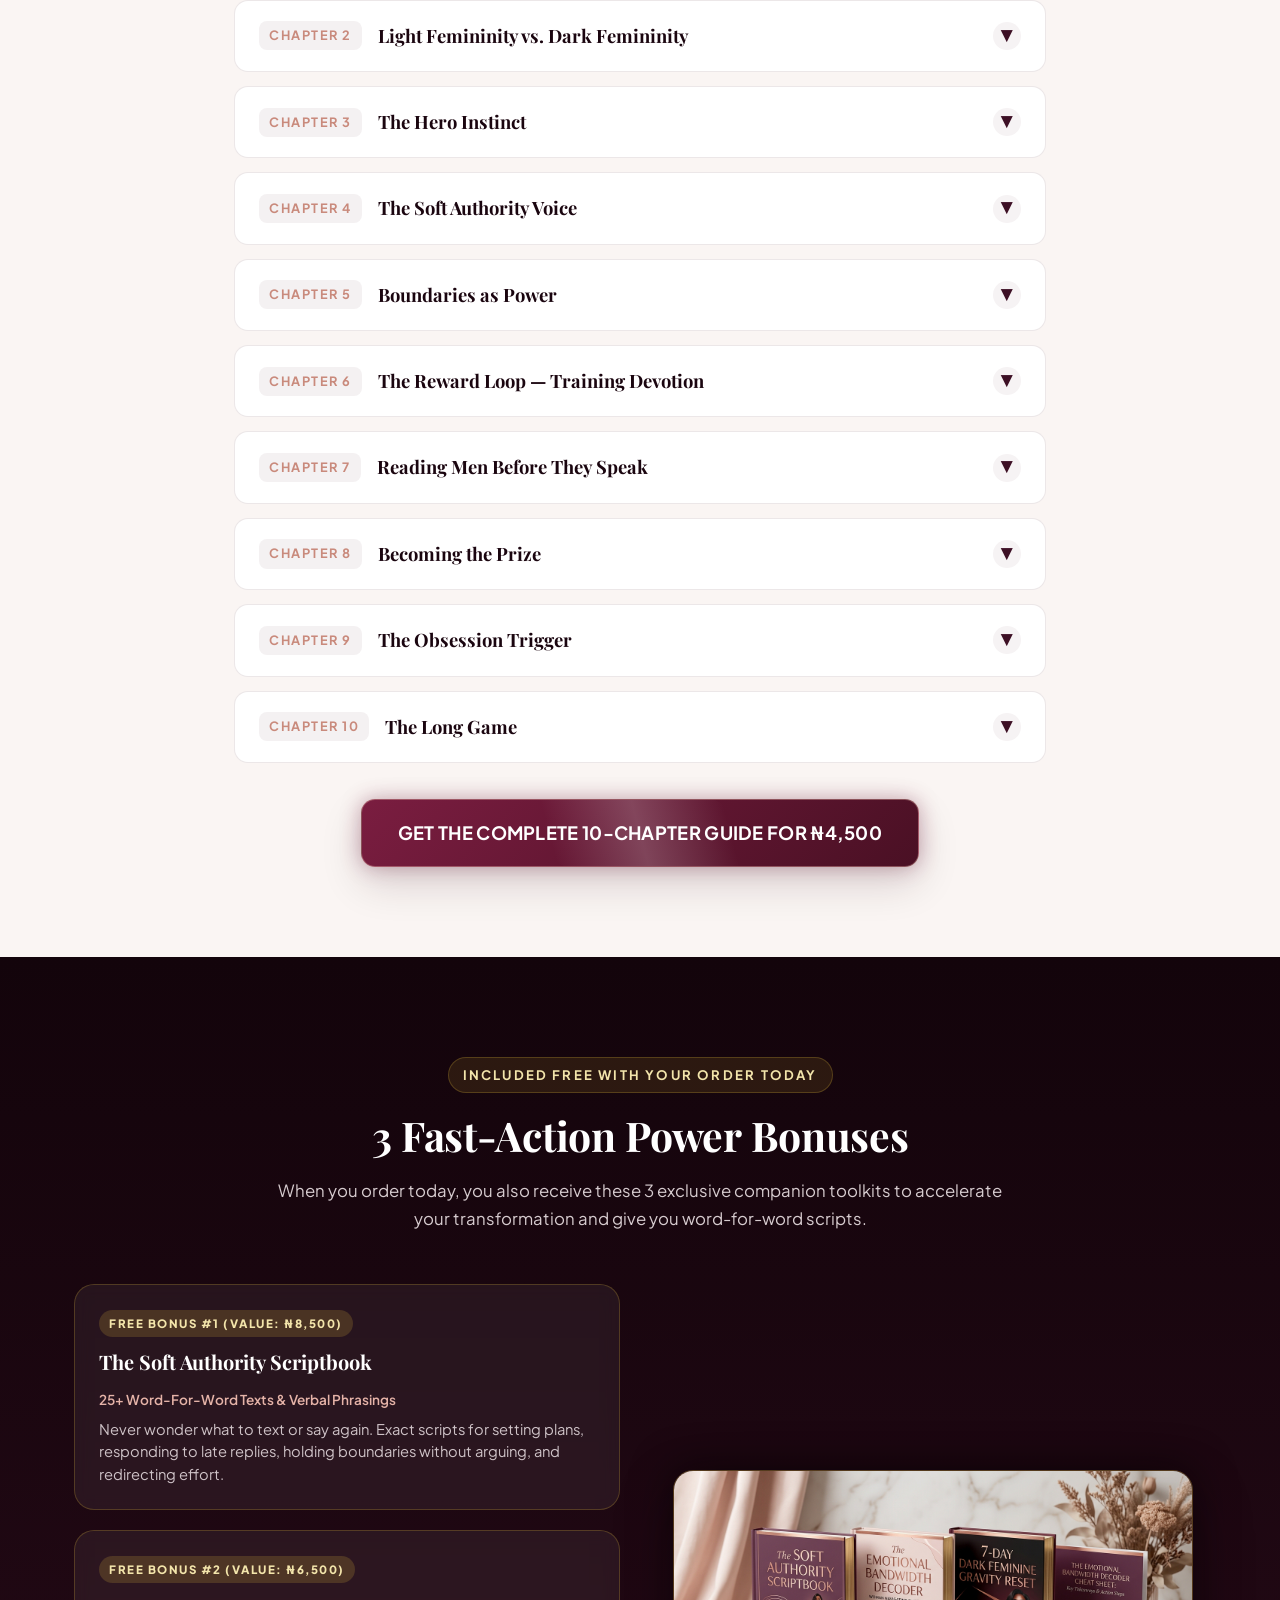
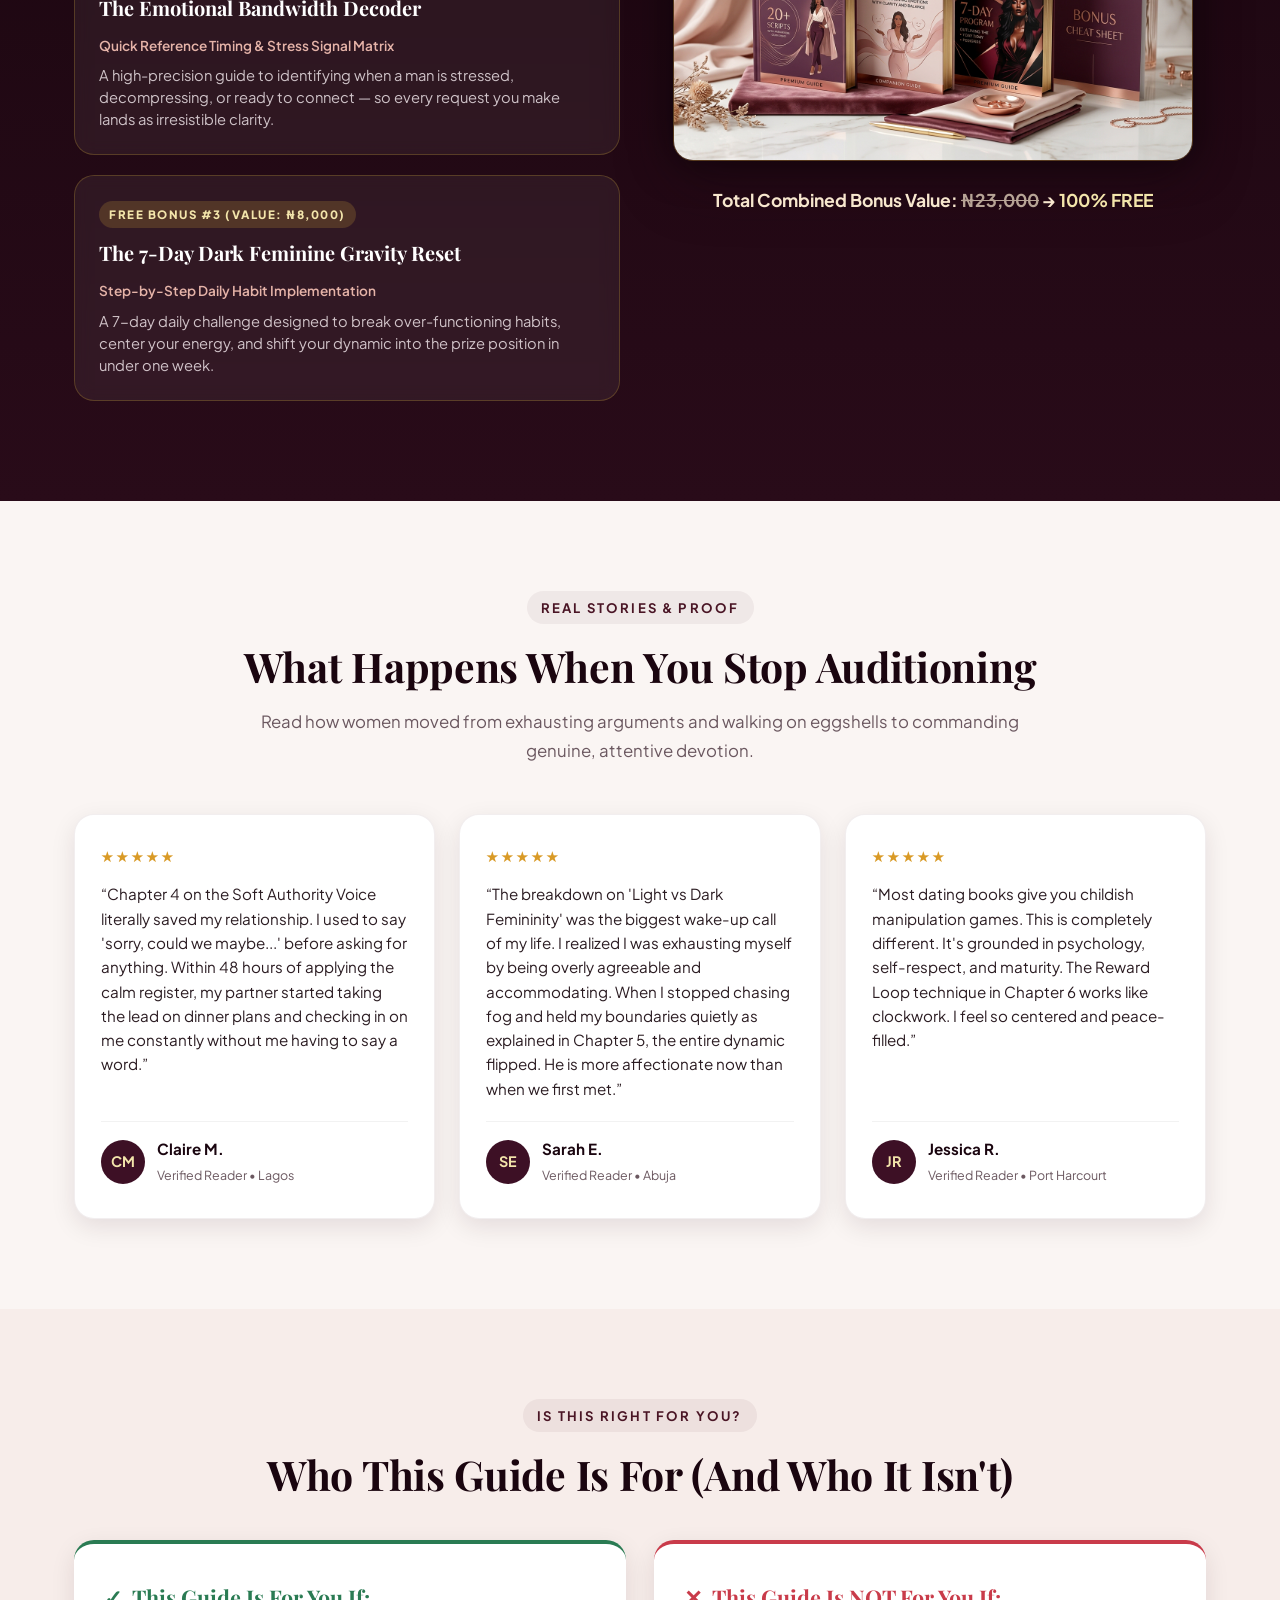
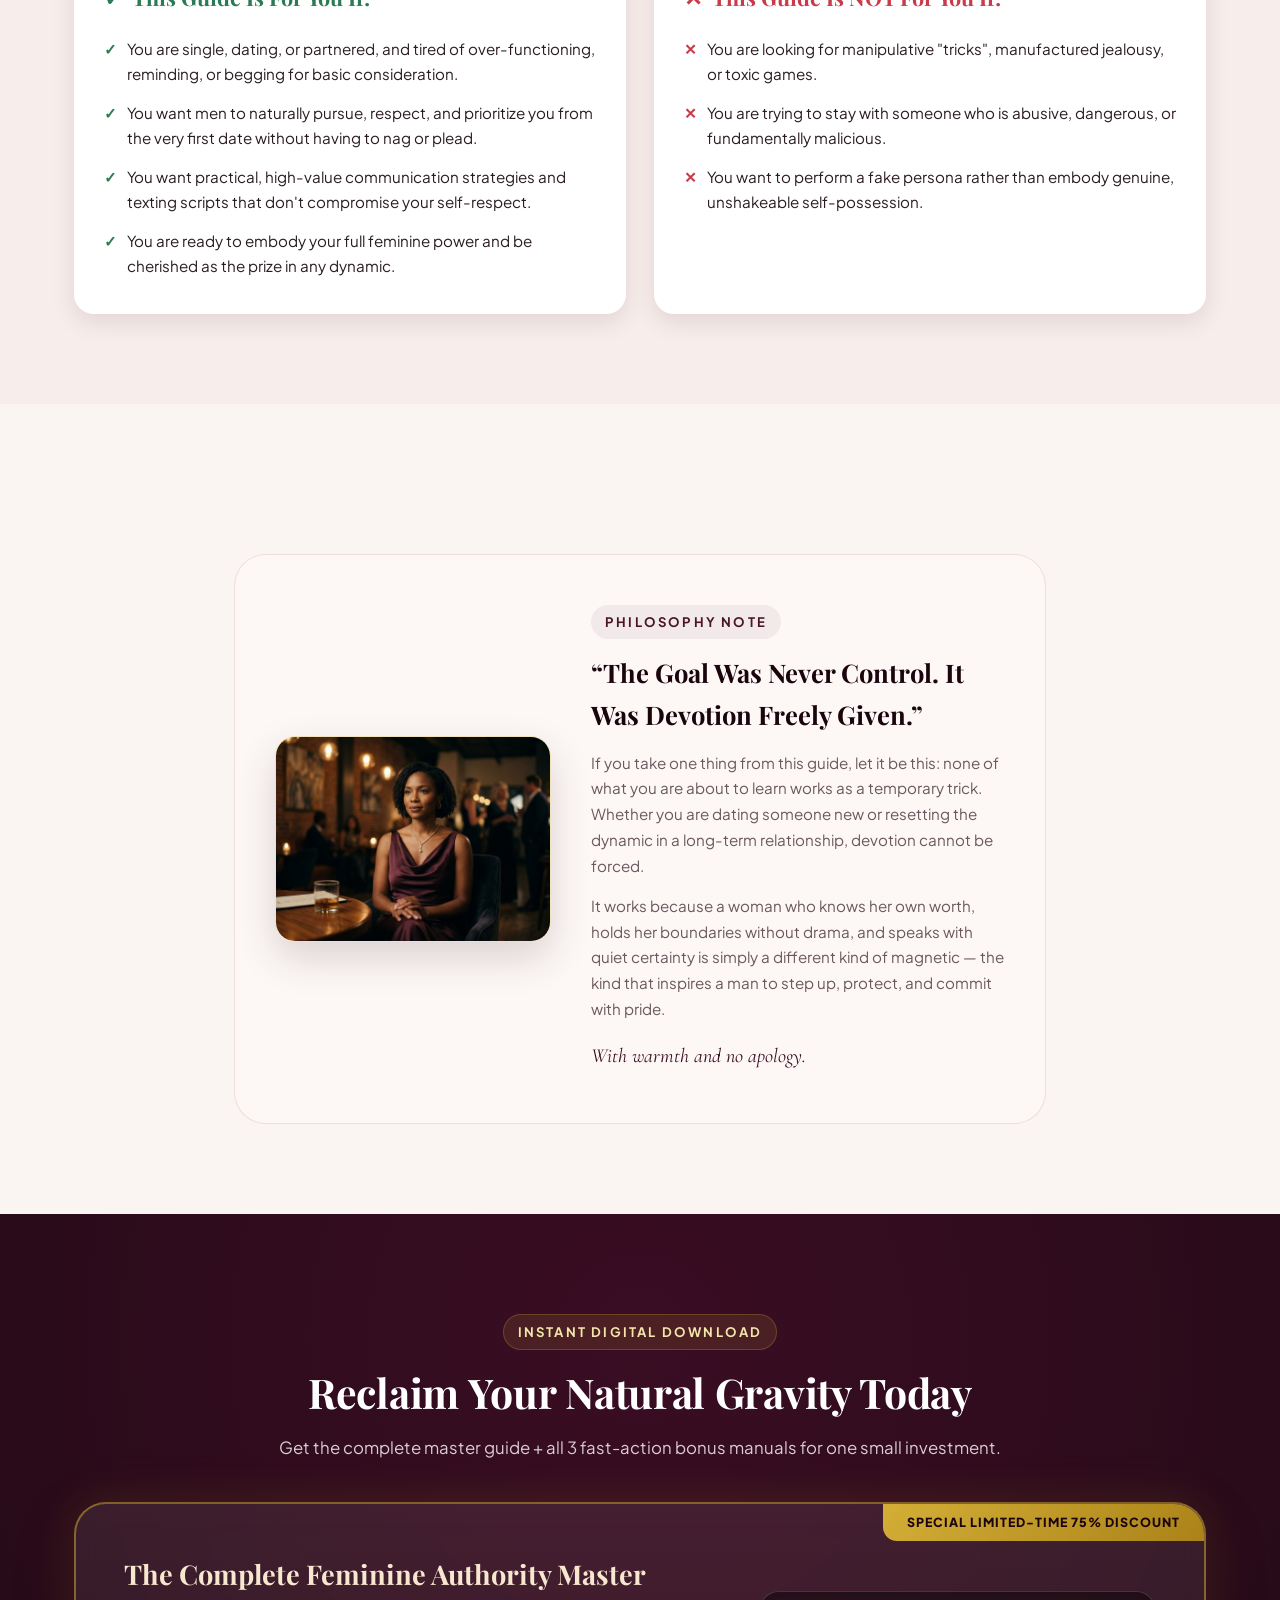
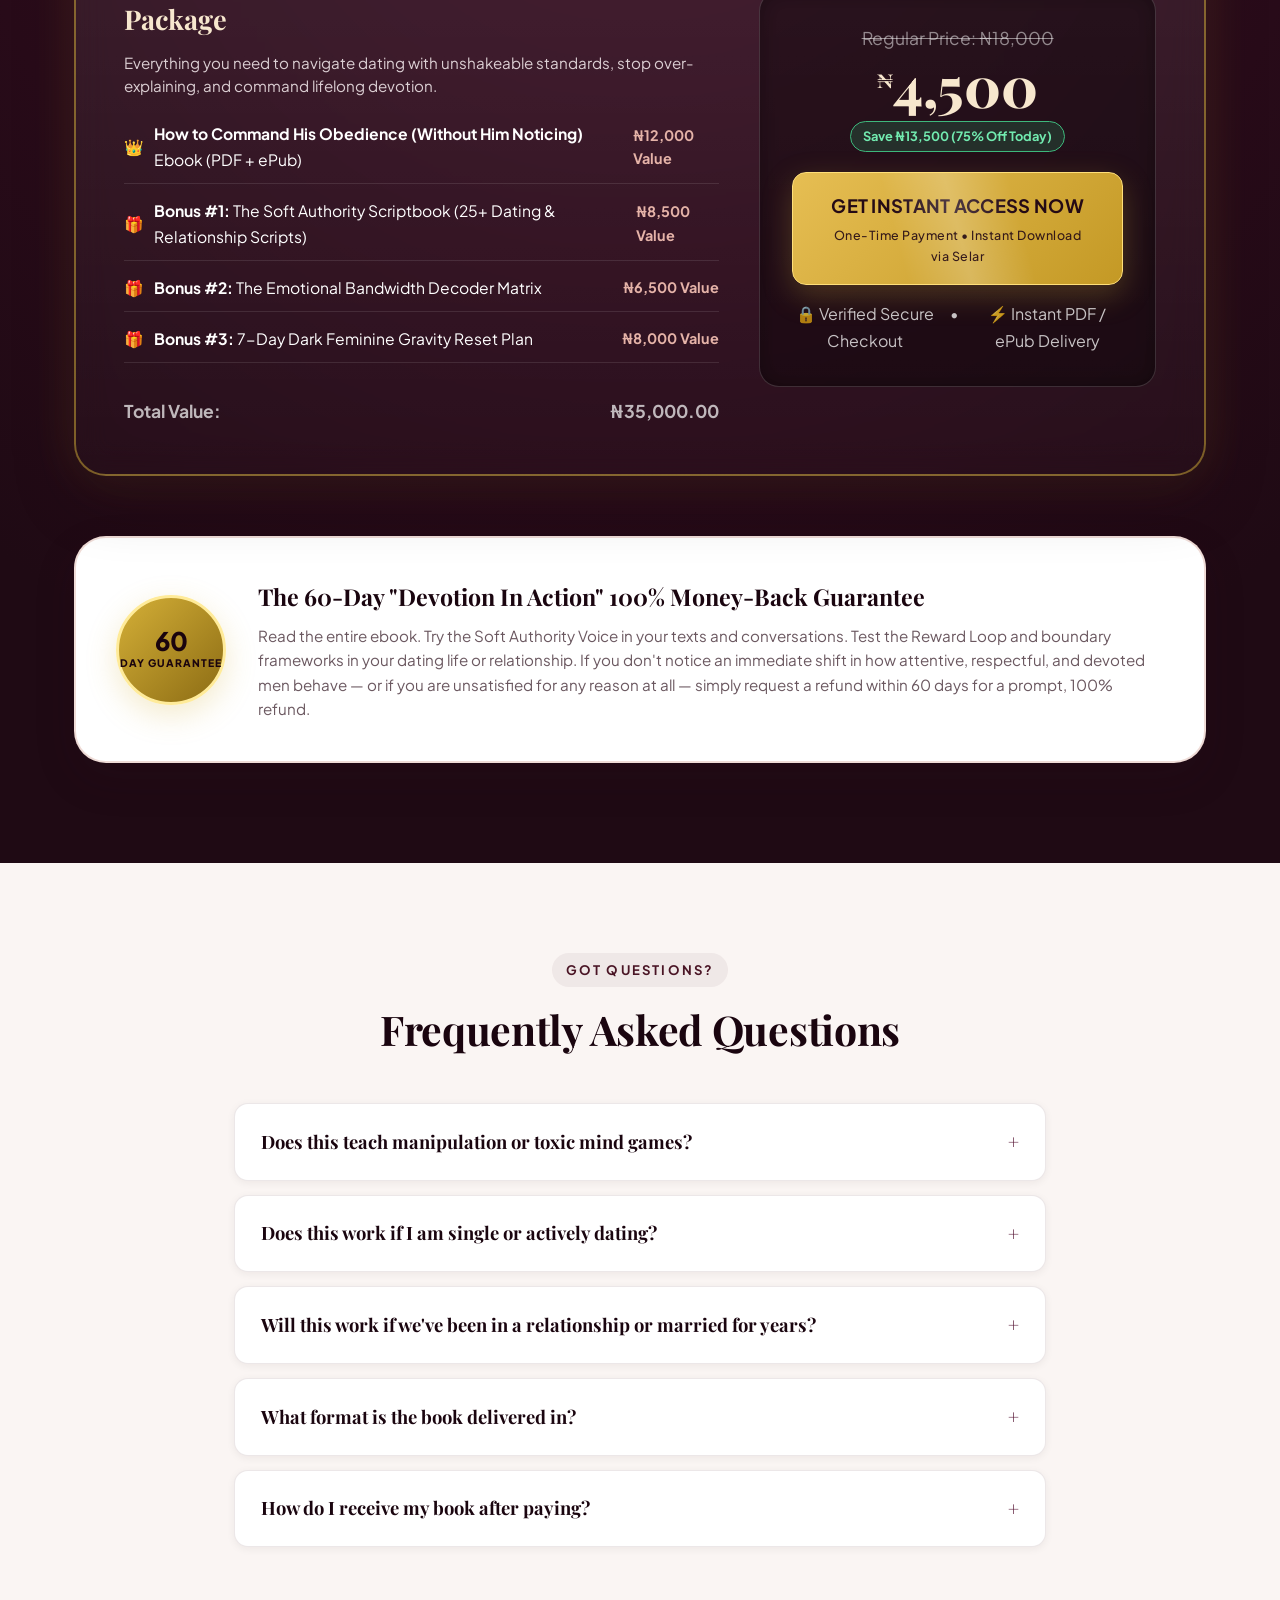
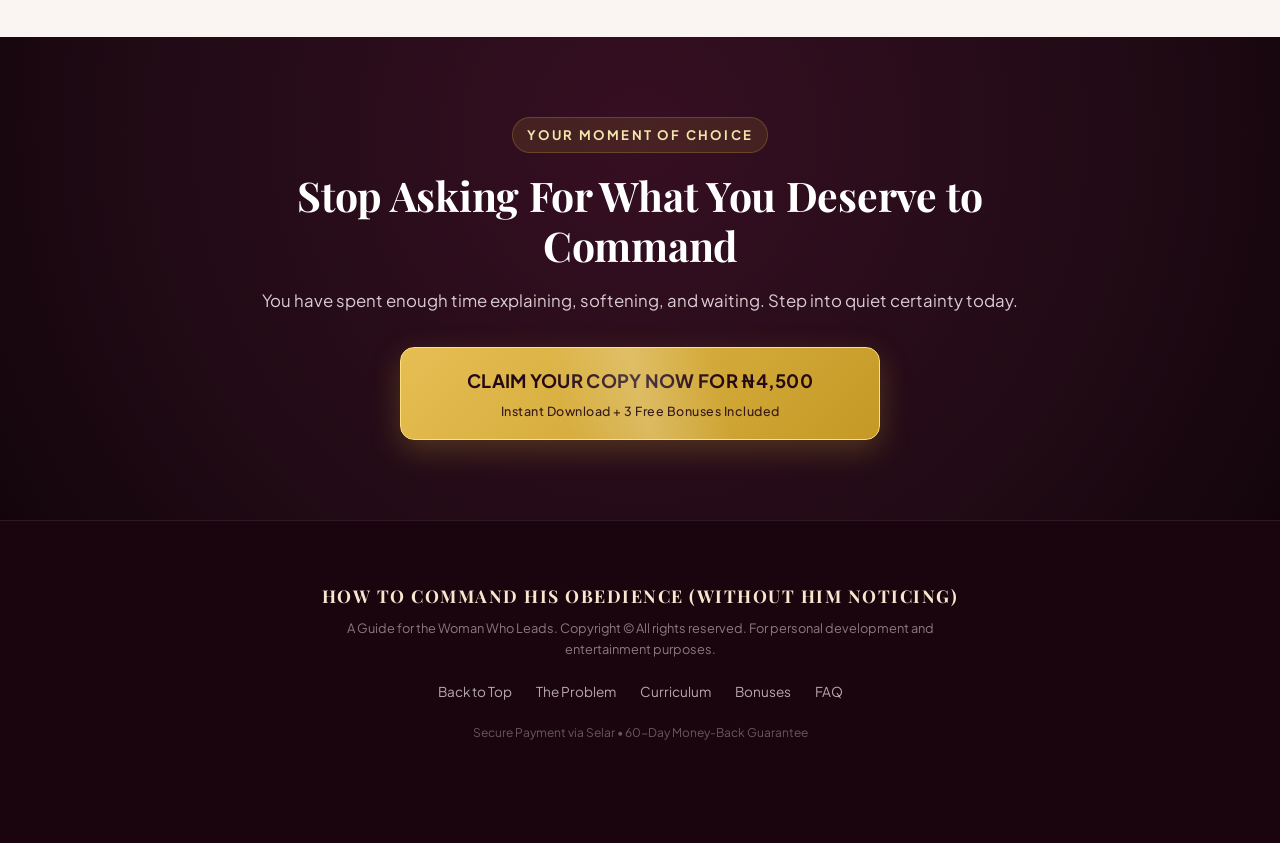
==== commit f9c313ad: "Fourth commit" ====
--- a/index.html
+++ b/index.html
@@ -4,12 +4,12 @@
   <meta charset="UTF-8">
   <meta name="viewport" content="width=device-width, initial-scale=1.0">
   <title>How to Command His Obedience (Without Him Noticing) — Official Ebook</title>
-  <meta name="description" content="Stop negotiating for his respect. Discover the quiet psychological shifts that make a man eager to honor, cherish, and devotedly follow your lead — without him ever noticing.">
-  <meta name="keywords" content="dark femininity, relationship psychology, hero instinct, soft authority voice, command his obedience, feminine power, high value woman">
+  <meta name="description" content="Stop negotiating for his respect. Whether single and dating or in a relationship, discover the quiet psychological shifts that make a man eager to honor, cherish, and devotedly follow your lead.">
+  <meta name="keywords" content="dark femininity, dating psychology, relationship psychology, hero instinct, soft authority voice, command his obedience, feminine power, high value woman">
   
   <!-- Open Graph / Meta -->
   <meta property="og:title" content="How to Command His Obedience (Without Him Noticing) — The Guide for the Woman Who Leads">
-  <meta property="og:description" content="Discover the subtle art of dark feminine gravity, the soft authority voice, and the behavioral loops that command devotion.">
+  <meta property="og:description" content="Discover the subtle art of dark feminine gravity, the soft authority voice, and the behavioral loops that command devotion in dating and love.">
   <meta property="og:image" content="assets/images/ebook-mockup.jpg">
   <meta property="og:type" content="book">
 
@@ -21,7 +21,7 @@
 
   <!-- ==========================================================================
        CONFIGURABLE SELAR CHECKOUT LINK:
-       Replace "https://selar.co/your-ebook-link" with your actual Selar product link.
+       Replace "https://selar.com/9v9203v295" with your actual Selar product link.
        ========================================================================== -->
 
   <!-- 1. TOP URGENCY ANNOUNCEMENT BAR -->
@@ -45,7 +45,7 @@
         <li><a href="#faq" class="nav-link">FAQ</a></li>
       </ul>
       <div>
-        <a href="https://selar.co/your-ebook-link" class="btn-primary btn-nav selar-link" style="padding: 10px 22px; font-size: 0.85rem; text-decoration: none;">
+        <a href="https://selar.com/9v9203v295" class="btn-primary btn-nav selar-link" style="padding: 10px 22px; font-size: 0.85rem; text-decoration: none;">
           Get Instant Access — ₦4,500
         </a>
       </div>
@@ -59,7 +59,7 @@
         <!-- Hero Text Content -->
         <div class="hero-content">
           <div class="eyebrow">
-            <span>✨ For The Woman Who Is Done Asking Twice</span>
+            <span>✨ For The Woman Who Is Done Asking Twice — In Dating & Love</span>
           </div>
 
           <h1 class="heading-hero">
@@ -68,7 +68,7 @@
           </h1>
 
           <p class="subheading">
-            Some women are obeyed without question, while most women are negotiated with. The difference isn't luck or looks — it's a learnable behavioral dynamic built on <strong>Dark Feminine Gravity</strong>, the <strong>Soft Authority Voice</strong>, and the primal <strong>Hero Instinct</strong>.
+            Whether you are single and navigating early dating, or in a relationship where you feel taken for granted — some women are naturally cherished and prioritized from day one, while most women are negotiated with. The difference isn't luck or looks — it's a learnable dynamic built on <strong>Dark Feminine Gravity</strong>, the <strong>Soft Authority Voice</strong>, and the primal <strong>Hero Instinct</strong>.
           </p>
 
           <div class="hero-proof" style="margin-top: 24px;">
@@ -80,27 +80,27 @@
             </div>
             <div>
               <div class="proof-stars">★★★★★</div>
-              <div class="proof-text">Trusted by 14,200+ women reclaiming their quiet power</div>
+              <div class="proof-text">Trusted by 14,200+ single and partnered women reclaiming their quiet power</div>
             </div>
           </div>
 
           <ul class="hero-bullets">
             <li class="hero-bullet-item">
               <span class="bullet-icon">✓</span>
-              <span><strong>The Soft Authority Register:</strong> Speak with a calm, unhurried certainty that eliminates subconscious permission-seeking in seconds.</span>
+              <span><strong>The Soft Authority Register:</strong> Speak and text with calm, unhurried certainty that commands high investment and eliminates permission-seeking.</span>
             </li>
             <li class="hero-bullet-item">
               <span class="bullet-icon">✓</span>
-              <span><strong>Light vs. Dark Femininity:</strong> Why warmth alone burns you out, and how adding quiet gravity makes your presence intoxicatingly rare.</span>
+              <span><strong>Light vs. Dark Femininity:</strong> Why excessive agreeableness invites low effort, and how quiet gravity makes your presence intoxicatingly rare.</span>
             </li>
             <li class="hero-bullet-item">
               <span class="bullet-icon">✓</span>
-              <span><strong>The Devotion Reward Loop:</strong> How to train consistent effort and adoration without drama, manipulation, or exhausting games.</span>
+              <span><strong>The Devotion Reward Loop:</strong> How to inspire consistent effort, romance, and adoration from the first date to years into commitment.</span>
             </li>
           </ul>
 
           <div class="hero-cta-box">
-            <a href="https://selar.co/your-ebook-link" class="btn-primary selar-link" style="text-decoration: none;">
+            <a href="https://selar.com/9v9203v295" class="btn-primary selar-link" style="text-decoration: none;">
               <span>GET INSTANT ACCESS NOW — ONLY ₦4,500</span>
               <span class="btn-subtext">Instant Digital Download (PDF & ePub) • Regular Price: ₦18,000</span>
             </a>
@@ -141,8 +141,8 @@
       <div class="quiz-card">
         <div class="text-center" style="margin-bottom: 24px;">
           <div class="eyebrow">Interactive Diagnostic</div>
-          <h2 class="heading-section" style="font-size: 1.8rem;">Where Is Your Power Leaking in Your Relationship?</h2>
-          <p class="subheading mx-auto" style="font-size: 0.95rem;">Answer 3 quick questions to discover your current relational dynamic.</p>
+          <h2 class="heading-section" style="font-size: 1.8rem;">Where Is Your Power Leaking in Dating & Relationships?</h2>
+          <p class="subheading mx-auto" style="font-size: 0.95rem;">Answer 3 quick questions to uncover your current dynamic — whether you're single, dating, or partnered.</p>
         </div>
 
         <div class="quiz-progress-bar">
@@ -151,18 +151,18 @@
 
         <!-- Step 1 -->
         <div class="quiz-step active" id="quiz-step-1">
-          <h3 class="quiz-question-title">1. When you need him to handle something or respect a plan, what is your default reaction?</h3>
+          <h3 class="quiz-question-title">1. When a man's effort drops or a boundary isn't respected (in dating or a relationship):</h3>
           <div class="quiz-options">
             <button onclick="selectQuizOption(1, 2, 'explain')" class="quiz-option-btn">
-              <span>I explain my feelings in detail, remind him multiple times, or soften it with "if that's okay?"</span>
+              <span>I over-explain my feelings, double-text, remind him, or soften my words with "if that's okay?"</span>
               <span>→</span>
             </button>
             <button onclick="selectQuizOption(1, 1, 'doitmyself')" class="quiz-option-btn">
-              <span>I get frustrated, say nothing, and end up doing it all myself to avoid an argument.</span>
+              <span>I get frustrated, suppress my feelings, or over-function/chase to prove my value.</span>
               <span>→</span>
             </button>
             <button onclick="selectQuizOption(1, 3, 'calm')" class="quiz-option-btn">
-              <span>I state it once calmly, but if he ignores it, I struggle with how to respond without exploding or begging.</span>
+              <span>I state what I want once, but feel anxious inside about how to hold firm without begging or arguing.</span>
               <span>→</span>
             </button>
           </div>
@@ -170,18 +170,18 @@
 
         <!-- Step 2 -->
         <div class="quiz-step" id="quiz-step-2">
-          <h3 class="quiz-question-title">2. How does his communication pace (texting, attentiveness) affect your mood?</h3>
+          <h3 class="quiz-question-title">2. When a man becomes inconsistent with communication (slow replies, pulling back, hot & cold):</h3>
           <div class="quiz-options">
             <button onclick="selectQuizOption(2, 2, 'anxious')" class="quiz-option-btn">
-              <span>My anxiety spikes; I find myself checking my phone and rehearsing what to say next.</span>
+              <span>My anxiety spikes; I check my phone, over-analyze his words, and wonder what I did wrong.</span>
               <span>→</span>
             </button>
             <button onclick="selectQuizOption(2, 1, 'overfunction')" class="quiz-option-btn">
-              <span>I try to be extra sweet, accommodating, or available to win his focus back.</span>
+              <span>I try to be extra sweet, lower my standard, or stay overly available to win his focus back.</span>
               <span>→</span>
             </button>
             <button onclick="selectQuizOption(2, 3, 'shutoff')" class="quiz-option-btn">
-              <span>I give him the silent treatment, but inside I am hurt and obsessing over why he pulled back.</span>
+              <span>I give him the silent treatment, but internally I feel rejected and obsess over why he pulled back.</span>
               <span>→</span>
             </button>
           </div>
@@ -189,18 +189,18 @@
 
         <!-- Step 3 -->
         <div class="quiz-step" id="quiz-step-3">
-          <h3 class="quiz-question-title">3. When a boundary of yours is quietly crossed:</h3>
+          <h3 class="quiz-question-title">3. In dating or your relationship, what is your biggest recurrent pattern?</h3>
           <div class="quiz-options">
             <button onclick="selectQuizOption(3, 2, 'abandon')" class="quiz-option-btn">
-              <span>I state my boundary, but let it slide when he pushes back or makes me feel unreasonable.</span>
+              <span>I show too much warmth/commitment too fast, leading men to take my presence for granted.</span>
               <span>→</span>
             </button>
             <button onclick="selectQuizOption(3, 1, 'lecture')" class="quiz-option-btn">
-              <span>I deliver a long lecture or send a wall of text trying to force him to see my point.</span>
+              <span>I state boundaries, but let them slide when he pushes back — teaching him my standard is negotiable.</span>
               <span>→</span>
             </button>
             <button onclick="selectQuizOption(3, 3, 'freeze')" class="quiz-option-btn">
-              <span>I feel guilty for having the boundary in the first place and question if I'm asking for too much.</span>
+              <span>Men start with high pursuit, but slowly lose urgency and stop making consistent effort.</span>
               <span>→</span>
             </button>
           </div>
@@ -213,8 +213,8 @@
             <h3 id="quiz-result-title" style="font-family: var(--font-serif); font-size: 1.4rem; color: var(--color-plum-950); margin: 10px 0;"></h3>
             <p id="quiz-result-desc" style="font-size: 0.95rem; color: var(--color-text-muted); line-height: 1.7; margin-bottom: 20px;"></p>
             <div style="display: flex; gap: 14px; flex-wrap: wrap;">
-              <a href="https://selar.co/your-ebook-link" class="btn-primary selar-link" style="padding: 14px 28px; font-size: 1rem; text-decoration: none;">
-                Get The Complete Ebook & Fix This Today (₦4,500)
+              <a href="https://selar.com/9v9203v295" class="btn-primary selar-link" style="padding: 14px 28px; font-size: 1rem; text-decoration: none;">
+                Get The Complete Ebook & Master This (₦4,500)
               </a>
               <button onclick="restartQuiz()" class="btn-secondary" style="padding: 14px 20px; font-size: 0.9rem;">
                 Retake Assessment
@@ -231,10 +231,10 @@
     <div class="container">
       <div class="text-center container-narrow mx-auto">
         <div class="eyebrow">The Brutal Truth</div>
-        <h2 class="heading-section">Some Women Are Obeyed. <br>Most Women Are Negotiated With.</h2>
+        <h2 class="heading-section">Some Women Are Obeyed From Day One. <br>Most Women Are Negotiated With.</h2>
         <p class="subheading mx-auto">
-          The woman who is negotiated with has to ask twice. She has to explain her feelings until he finally understands them, remind him of plans, and manage his moods alongside her own. <br><br>
-          A woman who is obeyed rarely has to ask more than once — because he has already learned that her calm request today is worth far more than losing her respect tomorrow.
+          In early dating, the negotiated woman deals with breadcrumbing, delayed replies, and lukewarm effort. In relationships, she has to ask twice, explain her feelings until she is exhausted, and manage his moods alongside her own. <br><br>
+          The woman who embodies Dark Feminine Gravity rarely has to ask twice — because whether a man has just met her or has known her for years, he instinctively knows that her calm request today is worth far more than losing her respect tomorrow.
         </p>
       </div>
 
@@ -245,31 +245,31 @@
             <div style="font-size: 1.8rem;">🥀</div>
             <div>
               <h3 class="contrast-title" style="color: var(--color-plum-950);">The Woman Who Is Negotiated With</h3>
-              <span style="font-size: 0.8rem; color: var(--color-accent-red); font-weight: 700;">(Trapped in Over-Functioning)</span>
+              <span style="font-size: 0.8rem; color: var(--color-accent-red); font-weight: 700;">(Trapped in Over-Functioning — In Dating & Love)</span>
             </div>
           </div>
           <ul class="contrast-list">
             <li class="contrast-item bad">
               <svg width="20" height="20" fill="currentColor" viewBox="0 0 20 20"><path fill-rule="evenodd" d="M4.293 4.293a1 1 0 011.414 0L10 8.586l4.293-4.293a1 1 0 111.414 1.414L11.414 10l4.293 4.293a1 1 0 01-1.414 1.414L10 11.414l-4.293 4.293a1 1 0 01-1.414-1.414L8.586 10 4.293 5.707a1 1 0 010-1.414z" clip-rule="evenodd"/></svg>
-              <span><strong>Ends statements with hedges:</strong> "...if that's okay?", apologizing before speaking, or over-explaining her requests as justifications.</span>
+              <span><strong>Ends statements with hedges:</strong> "...if that's okay?", apologizing before speaking, or over-explaining her standards as justifications.</span>
             </li>
             <li class="contrast-item bad">
               <svg width="20" height="20" fill="currentColor" viewBox="0 0 20 20"><path fill-rule="evenodd" d="M4.293 4.293a1 1 0 011.414 0L10 8.586l4.293-4.293a1 1 0 111.414 1.414L11.414 10l4.293 4.293a1 1 0 01-1.414 1.414L10 11.414l-4.293 4.293a1 1 0 01-1.414-1.414L8.586 10 4.293 5.707a1 1 0 010-1.414z" clip-rule="evenodd"/></svg>
-              <span><strong>Pours from an empty cup:</strong> Constantly available, agreeing to plans she hates, terrified that setting a limit will push him away.</span>
+              <span><strong>Pours from an empty cup:</strong> Gives wifey devotion in the talking stage, agrees to low-effort dates, or stays overly available out of fear of losing him.</span>
             </li>
             <li class="contrast-item bad">
               <svg width="20" height="20" fill="currentColor" viewBox="0 0 20 20"><path fill-rule="evenodd" d="M4.293 4.293a1 1 0 011.414 0L10 8.586l4.293-4.293a1 1 0 111.414 1.414L11.414 10l4.293 4.293a1 1 0 01-1.414 1.414L10 11.414l-4.293 4.293a1 1 0 01-1.414-1.414L8.586 10 4.293 5.707a1 1 0 010-1.414z" clip-rule="evenodd"/></svg>
-              <span><strong>Auditions for his validation:</strong> Her mood, plans, and peace rise and fall with how fast he texts back.</span>
+              <span><strong>Auditions for his validation:</strong> Her peace, mood, and weekend plans rise and fall with how quickly he texts or reaches out.</span>
             </li>
             <li class="contrast-item bad">
               <svg width="20" height="20" fill="currentColor" viewBox="0 0 20 20"><path fill-rule="evenodd" d="M4.293 4.293a1 1 0 011.414 0L10 8.586l4.293-4.293a1 1 0 111.414 1.414L11.414 10l4.293 4.293a1 1 0 01-1.414 1.414L10 11.414l-4.293 4.293a1 1 0 01-1.414-1.414L8.586 10 4.293 5.707a1 1 0 010-1.414z" clip-rule="evenodd"/></svg>
-              <span><strong>Inconsistent boundaries:</strong> States an issue in tears or anger, then abandons it when he resists — teaching him her "No" is negotiable.</span>
+              <span><strong>Inconsistent boundaries:</strong> Accepts lukewarm energy or broken commitments, then complains in anger — teaching him her standards are negotiable.</span>
             </li>
           </ul>
         </div>
 
         <!-- Right: The Obeyed Woman -->
-        <div class="contrast-card empowered">
+        <div class="contrast-card empowered blur-container">
           <div class="contrast-header">
             <div style="font-size: 1.8rem;">👑</div>
             <div>
@@ -277,7 +277,8 @@
               <span style="font-size: 0.8rem; color: var(--color-gold-light); font-weight: 700;">(Embodying Dark Feminine Gravity)</span>
             </div>
           </div>
-          <ul class="contrast-list">
+          <div class="blur-overlay-badge">🔒 Secret Behavioral Blueprint</div>
+          <ul class="contrast-list blurred-content">
             <li class="contrast-item good">
               <svg width="20" height="20" fill="currentColor" viewBox="0 0 20 20"><path fill-rule="evenodd" d="M16.707 5.293a1 1 0 010 1.414l-8 8a1 1 0 01-1.414 0l-4-4a1 1 0 011.414-1.414L8 12.586l7.293-7.293a1 1 0 011.414 0z" clip-rule="evenodd"/></svg>
               <span><strong>Speaks in Soft Authority:</strong> Unhurried, low register, calm certainty. Direct requests without hostility or permission-seeking.</span>
@@ -315,7 +316,7 @@
         <div class="eyebrow">The Psychological Architecture</div>
         <h2 class="heading-section">Why This Works When Everything Else Failed</h2>
         <p class="subheading mx-auto">
-          This isn't about playing toxic games or withholding love as punishment. It is about understanding the deep, instinctual drivers of male psychology and aligning your behavior so honoring you feels like his highest achievement.
+          This isn't about playing toxic games or withholding love as punishment. Whether you are single and navigating dating or in a long-term relationship, it is about understanding the deep, instinctual drivers of male psychology so honoring you feels like his highest achievement.
         </p>
       </div>
 
@@ -326,7 +327,7 @@
           </div>
           <h3 class="pillar-title">1. Dark Feminine Gravity</h3>
           <p class="pillar-desc">
-            Most women were taught only "light femininity" — agreeable, accommodating, endlessly nurturing. Dark femininity is your capacity for boundaries, mystery, and self-possession. Light femininity gives warmth; dark femininity gives gravity.
+            Most women were taught only "light femininity" — agreeable, accommodating, endlessly nurturing. In dating or love, warmth alone makes you predictable; dark femininity gives you the mystery, quiet boundaries, and self-possession that trigger deep respect and pursuit.
           </p>
         </div>
 
@@ -336,7 +337,7 @@
           </div>
           <h3 class="pillar-title">2. The Soft Authority Voice</h3>
           <p class="pillar-desc">
-            How you say something matters as much as what you say. Learn the exact vocal and linguistic shifts that communicate absolute certainty without raising your voice, begging, or apologizing for having standards.
+            How you speak and text determines how men treat you. Learn the vocal and linguistic shifts that communicate absolute standard and certainty without raising your voice, begging, or apologizing for having standards.
           </p>
         </div>
 
@@ -346,7 +347,7 @@
           </div>
           <h3 class="pillar-title">3. The Devotion Reward Loop</h3>
           <p class="pillar-desc">
-            People — men especially — treat you the way your behavior has trained them to. Discover how to systematically reinforce the actions you cherish and eliminate disrespect without saying a harsh word.
+            Men treat you the way your subconscious behavior has trained them to. Discover how to inspire high effort and eliminate disrespect from the very first date to lifelong partnership without a harsh word.
           </p>
         </div>
       </div>
@@ -377,11 +378,11 @@
               <div class="chapter-toggle-icon">▼</div>
             </div>
             <div class="chapter-body">
-              <div class="chapter-tagline">“Naming the dynamic, without apology.”</div>
+              <div class="chapter-tagline">“Naming the dynamic in dating and love, without apology.”</div>
               <ul class="chapter-bullets">
-                <li class="chapter-bullet">Why "respect" is vague, and why "obedience" is the real metric of devotion.</li>
+                <li class="chapter-bullet">Why "respect" is vague, and why "obedience" is the true metric of devotion and investment.</li>
                 <li class="chapter-bullet">The 4 things this book will never ask you to do (no games, no toxicity, no manufactured drama).</li>
-                <li class="chapter-bullet">How accepting less once trains him that less is permanently acceptable.</li>
+                <li class="chapter-bullet">How accepting low effort on date one or year five permanently lowers your value in his eyes.</li>
               </ul>
             </div>
           </div>
@@ -395,13 +396,16 @@
               </div>
               <div class="chapter-toggle-icon">▼</div>
             </div>
-            <div class="chapter-body">
-              <div class="chapter-tagline">“The half of yourself you were taught to suppress.”</div>
-              <ul class="chapter-bullets">
-                <li class="chapter-bullet">The 4 signs you are operating only in Light Femininity and burning out.</li>
-                <li class="chapter-bullet">The trap version of dark feminine energy vs. authentic, grounded gravity.</li>
-                <li class="chapter-bullet">How to pair warmth with an irresistible edge he can feel but cannot conquer.</li>
-              </ul>
+            <div class="chapter-body blur-container">
+              <div class="chapter-blur-badge">🔒 Unlocked in Full Ebook</div>
+              <div class="blurred-content">
+                <div class="chapter-tagline">“The half of yourself you were taught to suppress.”</div>
+                <ul class="chapter-bullets">
+                  <li class="chapter-bullet">The 4 signs you are operating only in Light Femininity and burning out in dating or marriage.</li>
+                  <li class="chapter-bullet">The trap version of dark feminine energy vs. authentic, grounded gravity.</li>
+                  <li class="chapter-bullet">How to pair warmth with an irresistible edge that inspires pursuit rather than casual comfort.</li>
+                </ul>
+              </div>
             </div>
           </div>
 
@@ -414,13 +418,16 @@
               </div>
               <div class="chapter-toggle-icon">▼</div>
             </div>
-            <div class="chapter-body">
-              <div class="chapter-tagline">“Why men need to be needed — and how you're switching it off.”</div>
-              <ul class="chapter-bullets">
-                <li class="chapter-bullet">Capability vs. Over-functioning: Why handling everything yourself starves his emotional investment.</li>
-                <li class="chapter-bullet">4 subtle openings to let him step in and feel essential without acting weak.</li>
-                <li class="chapter-bullet">Why respect — not flattery or drama — is the true male psychological currency.</li>
-              </ul>
+            <div class="chapter-body blur-container">
+              <div class="chapter-blur-badge">🔒 Unlocked in Full Ebook</div>
+              <div class="blurred-content">
+                <div class="chapter-tagline">“Why men need to feel essential — and how women accidentally switch it off.”</div>
+                <ul class="chapter-bullets">
+                  <li class="chapter-bullet">Capability vs. Over-functioning: Why doing everything yourself starves a man's desire to invest.</li>
+                  <li class="chapter-bullet">4 subtle openings to let him step up, pursue, and provide without you acting helpless.</li>
+                  <li class="chapter-bullet">Why respect — not flattery or desperate validation — is the true male psychological currency.</li>
+                </ul>
+              </div>
             </div>
           </div>
 
@@ -433,13 +440,16 @@
               </div>
               <div class="chapter-toggle-icon">▼</div>
             </div>
-            <div class="chapter-body">
-              <div class="chapter-tagline">“How to sound like a woman who is obeyed, not a woman who is asking.”</div>
-              <ul class="chapter-bullets">
-                <li class="chapter-bullet">The 3 subconscious language patterns to drop immediately (e.g. "...if that's okay?").</li>
-                <li class="chapter-bullet">Why certainty spoken softly reads as absolute power.</li>
-                <li class="chapter-bullet">How to eliminate justification without sacrificing warmth or connection.</li>
-              </ul>
+            <div class="chapter-body blur-container">
+              <div class="chapter-blur-badge">🔒 Unlocked in Full Ebook</div>
+              <div class="blurred-content">
+                <div class="chapter-tagline">“How to speak and text like the prize, not a woman auditioning.”</div>
+                <ul class="chapter-bullets">
+                  <li class="chapter-bullet">The 3 subconscious language patterns to drop immediately (e.g. "...if that's okay?").</li>
+                  <li class="chapter-bullet">Why certainty spoken softly commands instant respect in texts and conversations.</li>
+                  <li class="chapter-bullet">How to state high standards without justifying, lecturing, or losing your feminine warmth.</li>
+                </ul>
+              </div>
             </div>
           </div>
 
@@ -452,13 +462,16 @@
               </div>
               <div class="chapter-toggle-icon">▼</div>
             </div>
-            <div class="chapter-body">
-              <div class="chapter-tagline">“Why the word 'no' makes your 'yes' worth chasing.”</div>
-              <ul class="chapter-bullets">
-                <li class="chapter-bullet">The fatal flaw: why your 'yes' means nothing if a 'no' was never possible.</li>
-                <li class="chapter-bullet">The anatomy of a held boundary: state it once, skip the essay, let actions repeat.</li>
-                <li class="chapter-bullet">Why "nobody chases fog" and how clear edges create intense magnetic desire.</li>
-              </ul>
+            <div class="chapter-body blur-container">
+              <div class="chapter-blur-badge">🔒 Unlocked in Full Ebook</div>
+              <div class="blurred-content">
+                <div class="chapter-tagline">“Why the word 'no' makes your 'yes' worth chasing.”</div>
+                <ul class="chapter-bullets">
+                  <li class="chapter-bullet">The fatal flaw: why your 'yes' means nothing in dating if a 'no' was never possible.</li>
+                  <li class="chapter-bullet">The anatomy of a held boundary: state it once, skip the essay, let actions repeat.</li>
+                  <li class="chapter-bullet">Why "nobody chases fog" and how clear edges create intense magnetic desire.</li>
+                </ul>
+              </div>
             </div>
           </div>
 
@@ -471,13 +484,16 @@
               </div>
               <div class="chapter-toggle-icon">▼</div>
             </div>
-            <div class="chapter-body">
-              <div class="chapter-tagline">“Training devotion through consistency, not control.”</div>
-              <ul class="chapter-bullets">
-                <li class="chapter-bullet">How to use specific warmth to multiply the behaviors and gestures you crave.</li>
-                <li class="chapter-bullet">Withdrawal without punishment: how silence teaches 10x faster than an argument.</li>
-                <li class="chapter-bullet">Why announcing the pattern ruins the dynamic — and how to hold it silently.</li>
-              </ul>
+            <div class="chapter-body blur-container">
+              <div class="chapter-blur-badge">🔒 Unlocked in Full Ebook</div>
+              <div class="blurred-content">
+                <div class="chapter-tagline">“Training devotion through consistency, not control.”</div>
+                <ul class="chapter-bullets">
+                  <li class="chapter-bullet">How to use specific warmth to multiply the behaviors and gestures you crave.</li>
+                  <li class="chapter-bullet">Withdrawal without punishment: how silence teaches 10x faster than an argument.</li>
+                  <li class="chapter-bullet">Why announcing the pattern ruins the dynamic — and how to hold it silently.</li>
+                </ul>
+              </div>
             </div>
           </div>
 
@@ -486,17 +502,20 @@
             <div class="chapter-header">
               <div class="chapter-meta">
                 <span class="chapter-num">Chapter 7</span>
-                <span class="chapter-title">Reading Him Before He Reads Himself</span>
+                <span class="chapter-title">Reading Men Before They Speak</span>
               </div>
               <div class="chapter-toggle-icon">▼</div>
             </div>
-            <div class="chapter-body">
-              <div class="chapter-tagline">“Timing, cues, and emotional intelligence-gathering.”</div>
-              <ul class="chapter-bullets">
-                <li class="chapter-bullet">The 4 bandwidth signals to check before you make a request or set a boundary.</li>
-                <li class="chapter-bullet">Decompression vs. Withdrawal: navigating male silence without panic.</li>
-                <li class="chapter-bullet">Knowing when your presence is the answer, and when your absence is the power move.</li>
-              </ul>
+            <div class="chapter-body blur-container">
+              <div class="chapter-blur-badge">🔒 Unlocked in Full Ebook</div>
+              <div class="blurred-content">
+                <div class="chapter-tagline">“Timing, vetting cues, and emotional intelligence-gathering.”</div>
+                <ul class="chapter-bullets">
+                  <li class="chapter-bullet">The 4 bandwidth signals to check before making requests or assessing a man's true intentions.</li>
+                  <li class="chapter-bullet">Decompression vs. Withdrawal: navigating male silence and slow replies without panic.</li>
+                  <li class="chapter-bullet">Knowing when your presence is the prize, and when your absence is the power move.</li>
+                </ul>
+              </div>
             </div>
           </div>
 
@@ -509,13 +528,16 @@
               </div>
               <div class="chapter-toggle-icon">▼</div>
             </div>
-            <div class="chapter-body">
-              <div class="chapter-tagline">“Dark feminine power moves — small, specific, real.”</div>
-              <ul class="chapter-bullets">
-                <li class="chapter-bullet">5 real behavioral shifts drawn from women who naturally command devotion.</li>
-                <li class="chapter-bullet">The crucial difference between "playing hard to get" and actually BEING hard to get.</li>
-                <li class="chapter-bullet">The transparency test: why every tactic in this book must be honorable and sustainable.</li>
-              </ul>
+            <div class="chapter-body blur-container">
+              <div class="chapter-blur-badge">🔒 Unlocked in Full Ebook</div>
+              <div class="blurred-content">
+                <div class="chapter-tagline">“Dark feminine power moves — in early dating & lasting love.”</div>
+                <ul class="chapter-bullets">
+                  <li class="chapter-bullet">5 real behavioral shifts drawn from women who naturally command devotion.</li>
+                  <li class="chapter-bullet">The crucial difference between "playing hard to get" and actually BEING high-value.</li>
+                  <li class="chapter-bullet">The transparency test: why every tactic in this book is honorable, mature, and sustainable.</li>
+                </ul>
+              </div>
             </div>
           </div>
 
@@ -528,13 +550,16 @@
               </div>
               <div class="chapter-toggle-icon">▼</div>
             </div>
-            <div class="chapter-body">
-              <div class="chapter-tagline">“Why he can't stop thinking about the woman who doesn't chase.”</div>
-              <ul class="chapter-bullets">
-                <li class="chapter-bullet">Why your self-worth must never fluctuate with his texting schedule.</li>
-                <li class="chapter-bullet">The trap of proving: why auditioning hands him all your power.</li>
-                <li class="chapter-bullet">Unpredictability rooted in authentic peace: the ultimate psychological magnet.</li>
-              </ul>
+            <div class="chapter-body blur-container">
+              <div class="chapter-blur-badge">🔒 Unlocked in Full Ebook</div>
+              <div class="blurred-content">
+                <div class="chapter-tagline">“Why men can't stop thinking about the woman who doesn't chase.”</div>
+                <ul class="chapter-bullets">
+                  <li class="chapter-bullet">Why your self-worth must never fluctuate with a man's texting schedule or mood.</li>
+                  <li class="chapter-bullet">The trap of proving: why auditioning hands away all your feminine authority.</li>
+                  <li class="chapter-bullet">Unpredictability rooted in authentic peace: the ultimate psychological magnet.</li>
+                </ul>
+              </div>
             </div>
           </div>
 
@@ -547,20 +572,23 @@
               </div>
               <div class="chapter-toggle-icon">▼</div>
             </div>
-            <div class="chapter-body">
-              <div class="chapter-tagline">“Keeping his devotion alive without losing yourself.”</div>
-              <ul class="chapter-bullets">
-                <li class="chapter-bullet">Preventing resentment: allowing him to lead warmly without compromising the dynamic.</li>
-                <li class="chapter-bullet">Evolving boundaries: how to transition from newly dating to lifelong devotion.</li>
-                <li class="chapter-bullet">What obedience transforms into over time: pure, willing, effortless partnership.</li>
-              </ul>
+            <div class="chapter-body blur-container">
+              <div class="chapter-blur-badge">🔒 Unlocked in Full Ebook</div>
+              <div class="blurred-content">
+                <div class="chapter-tagline">“From early courtship to lifelong, effortless partnership.”</div>
+                <ul class="chapter-bullets">
+                  <li class="chapter-bullet">Preventing resentment: allowing him to lead warmly without compromising your standards.</li>
+                  <li class="chapter-bullet">Evolving boundaries: how to transition from early dating to lifelong devotion.</li>
+                  <li class="chapter-bullet">What obedience transforms into over time: pure, willing, protective devotion.</li>
+                </ul>
+              </div>
             </div>
           </div>
 
         </div>
 
         <div class="text-center" style="margin-top: 36px;">
-          <a href="https://selar.co/your-ebook-link" class="btn-primary selar-link" style="text-decoration: none;">
+          <a href="https://selar.com/9v9203v295" class="btn-primary selar-link" style="text-decoration: none;">
             <span>GET THE COMPLETE 10-CHAPTER GUIDE FOR ₦4,500</span>
           </a>
         </div>
@@ -704,19 +732,19 @@
           <ul class="target-items">
             <li class="target-item">
               <span style="color: var(--color-accent-green); font-weight: 700;">✓</span>
-              <span>You are tired of over-functioning, reminding, and begging for basic consideration.</span>
+              <span>You are single, dating, or partnered, and tired of over-functioning, reminding, or begging for basic consideration.</span>
             </li>
             <li class="target-item">
               <span style="color: var(--color-accent-green); font-weight: 700;">✓</span>
-              <span>You want a deep, respectful relationship where a man naturally cherishes and follows your lead.</span>
+              <span>You want men to naturally pursue, respect, and prioritize you from the very first date without having to nag or plead.</span>
             </li>
             <li class="target-item">
               <span style="color: var(--color-accent-green); font-weight: 700;">✓</span>
-              <span>You want practical, high-value communication strategies that don't compromise your morals or values.</span>
+              <span>You want practical, high-value communication strategies and texting scripts that don't compromise your self-respect.</span>
             </li>
             <li class="target-item">
               <span style="color: var(--color-accent-green); font-weight: 700;">✓</span>
-              <span>You are ready to step into your full feminine power without fear or apology.</span>
+              <span>You are ready to embody your full feminine power and be cherished as the prize in any dynamic.</span>
             </li>
           </ul>
         </div>
@@ -758,10 +786,10 @@
               “The Goal Was Never Control. It Was Devotion Freely Given.”
             </h3>
             <p style="font-size: 0.95rem; color: var(--color-text-muted); line-height: 1.7; margin-bottom: 14px;">
-              If you take one thing from this guide, let it be this: none of what you are about to learn works as a temporary trick performed on someone who doesn't already choose you.
+              If you take one thing from this guide, let it be this: none of what you are about to learn works as a temporary trick. Whether you are dating someone new or resetting the dynamic in a long-term relationship, devotion cannot be forced.
             </p>
             <p style="font-size: 0.95rem; color: var(--color-text-muted); line-height: 1.7;">
-              It works because a woman who knows her own worth, holds her boundaries without drama, and speaks with quiet certainty is simply a different kind of magnetic — the kind that lasts for years, not weeks.
+              It works because a woman who knows her own worth, holds her boundaries without drama, and speaks with quiet certainty is simply a different kind of magnetic — the kind that inspires a man to step up, protect, and commit with pride.
             </p>
             <div style="margin-top: 18px; font-family: var(--font-editorial); font-size: 1.25rem; font-style: italic; color: var(--color-plum-800);">
               With warmth and no apology.
@@ -792,7 +820,7 @@
               The Complete Feminine Authority Master Package
             </h3>
             <p style="font-size: 0.95rem; color: rgba(248, 238, 241, 0.85); line-height: 1.5;">
-              Everything you need to stop over-explaining, activate his hero instinct, and command lifelong devotion.
+              Everything you need to navigate dating with unshakeable standards, stop over-explaining, and command lifelong devotion.
             </p>
 
             <ul class="value-stack-list">
@@ -806,7 +834,7 @@
               <li class="value-item">
                 <div class="value-item-left">
                   <span style="color: var(--color-gold-light);">🎁</span>
-                  <span><strong>Bonus #1:</strong> The Soft Authority Scriptbook (25+ Word-For-Word Scripts)</span>
+                  <span><strong>Bonus #1:</strong> The Soft Authority Scriptbook (25+ Dating & Relationship Scripts)</span>
                 </div>
                 <span class="value-item-price">₦8,500 Value</span>
               </li>
@@ -840,7 +868,7 @@
               <div class="price-badge-savings">Save ₦13,500 (75% Off Today)</div>
             </div>
 
-            <a href="https://selar.co/your-ebook-link" class="btn-primary btn-block btn-gold selar-link" style="text-decoration: none;">
+            <a href="https://selar.com/9v9203v295" class="btn-primary btn-block btn-gold selar-link" style="text-decoration: none;">
               <span>GET INSTANT ACCESS NOW</span>
               <span class="btn-subtext" style="color: #240a15;">One-Time Payment • Instant Download via Selar</span>
             </a>
@@ -863,7 +891,7 @@
         <div class="guarantee-content">
           <h3>The 60-Day "Devotion In Action" 100% Money-Back Guarantee</h3>
           <p>
-            Read the entire ebook. Try the Soft Authority Voice. Test the Reward Loop and boundaries in your real life. If you don't notice an immediate shift in how attentive, respectful, and devoted he behaves — or if you are unsatisfied for any reason at all — simply request a refund within 60 days for a prompt, 100% refund. No questions asked, no hard feelings.
+            Read the entire ebook. Try the Soft Authority Voice in your texts and conversations. Test the Reward Loop and boundary frameworks in your dating life or relationship. If you don't notice an immediate shift in how attentive, respectful, and devoted men behave — or if you are unsatisfied for any reason at all — simply request a refund within 60 days for a prompt, 100% refund.
           </p>
         </div>
       </div>
@@ -893,36 +921,36 @@
 
         <div class="faq-item">
           <div class="faq-question">
+            <span>Does this work if I am single or actively dating?</span>
+            <span class="faq-icon">+</span>
+          </div>
+          <div class="faq-answer">
+            <p>
+              Yes — in fact, applying these principles when single is the ultimate superpower. It completely prevents you from wasting months on emotionally unavailable, low-effort men, establishes your standard from day one, and makes high-caliber men eager to pursue and commit to you.
+            </p>
+          </div>
+        </div>
+
+        <div class="faq-item">
+          <div class="faq-question">
+            <span>Will this work if we've been in a relationship or married for years?</span>
+            <span class="faq-icon">+</span>
+          </div>
+          <div class="faq-answer">
+            <p>
+              Yes! Chapter 6 (The Reward Loop) and Chapter 10 (The Long Game) are specifically crafted for long-term relationships where old patterns of taking each other for granted or walking on eggshells have formed. Small, subtle shifts in your register and boundary consistency break old cycles fast.
+            </p>
+          </div>
+        </div>
+
+        <div class="faq-item">
+          <div class="faq-question">
             <span>What format is the book delivered in?</span>
             <span class="faq-icon">+</span>
           </div>
           <div class="faq-answer">
             <p>
               You receive immediate access to high-res PDF and ePub formats, formatted beautifully for smartphones (iPhone & Android), tablets (iPad, Kindle), e-readers, and desktop computers.
-            </p>
-          </div>
-        </div>
-
-        <div class="faq-item">
-          <div class="faq-question">
-            <span>Will this work if we've been married or dating for years?</span>
-            <span class="faq-icon">+</span>
-          </div>
-          <div class="faq-answer">
-            <p>
-              Yes! In fact, Chapter 6 (The Reward Loop) and Chapter 10 (The Long Game) are specifically crafted for long-term relationships where old patterns of taking each other for granted or walking on eggshells have formed. Small, subtle shifts in your register and boundary consistency break old cycles fast.
-            </p>
-          </div>
-        </div>
-
-        <div class="faq-item">
-          <div class="faq-question">
-            <span>What if I am single or currently dating?</span>
-            <span class="faq-icon">+</span>
-          </div>
-          <div class="faq-answer">
-            <p>
-              It is even more potent when dating! Applying Dark Feminine Gravity and the Soft Authority Voice from day one establishes you immediately as the prize, weeding out low-effort men and inspiring genuine pursuit.
             </p>
           </div>
         </div>
@@ -950,7 +978,7 @@
       <p class="subheading text-light mx-auto" style="margin-bottom: 32px;">
         You have spent enough time explaining, softening, and waiting. Step into quiet certainty today.
       </p>
-      <a href="https://selar.co/your-ebook-link" class="btn-primary btn-gold selar-link" style="max-width: 480px; margin: 0 auto; width: 100%; text-decoration: none;">
+      <a href="https://selar.com/9v9203v295" class="btn-primary btn-gold selar-link" style="max-width: 480px; margin: 0 auto; width: 100%; text-decoration: none;">
         <span>CLAIM YOUR COPY NOW FOR ₦4,500</span>
         <span class="btn-subtext" style="color: #240a15;">Instant Download + 3 Free Bonuses Included</span>
       </a>
@@ -989,7 +1017,7 @@
           <span class="floating-price">₦4,500</span>
         </div>
       </div>
-      <a href="https://selar.co/your-ebook-link" class="btn-primary selar-link" style="padding: 10px 24px; font-size: 0.95rem; text-decoration: none;">
+      <a href="https://selar.com/9v9203v295" class="btn-primary selar-link" style="padding: 10px 24px; font-size: 0.95rem; text-decoration: none;">
         Get Instant Access
       </a>
     </div>
@@ -1028,7 +1056,7 @@
           <p style="font-size: 0.9rem; color: var(--color-text-muted); margin-bottom: 14px;">
             Want to unlock all 10 chapters and the complete psychological blueprints?
           </p>
-          <a href="https://selar.co/your-ebook-link" class="btn-primary selar-link" style="margin: 0 auto; text-decoration: none; display: inline-flex;">
+          <a href="https://selar.com/9v9203v295" class="btn-primary selar-link" style="margin: 0 auto; text-decoration: none; display: inline-flex;">
             Get Full Access Now (₦4,500)
           </a>
         </div>
--- a/styles.css
+++ b/styles.css
@@ -710,6 +710,76 @@
   margin-top: 3px;
 }
 
+/* Protected Blur Content Effects */
+.blur-container {
+  position: relative;
+  overflow: hidden;
+}
+
+.blurred-content {
+  filter: blur(5.5px);
+  user-select: none;
+  -webkit-user-select: none;
+  -moz-user-select: none;
+  -ms-user-select: none;
+  pointer-events: none;
+  opacity: 0.72;
+  transition: all var(--transition-normal);
+}
+
+.blur-overlay-badge {
+  position: absolute;
+  top: 58%;
+  left: 50%;
+  transform: translate(-50%, -50%);
+  background: rgba(26, 5, 15, 0.92);
+  backdrop-filter: blur(10px);
+  -webkit-backdrop-filter: blur(10px);
+  border: 1px solid rgba(212, 175, 55, 0.6);
+  color: var(--color-champagne);
+  padding: 10px 20px;
+  border-radius: var(--radius-full);
+  font-size: 0.82rem;
+  font-weight: 700;
+  letter-spacing: 1px;
+  box-shadow: 0 10px 30px rgba(0, 0, 0, 0.5), 0 0 15px rgba(212, 175, 55, 0.2);
+  display: inline-flex;
+  align-items: center;
+  gap: 8px;
+  z-index: 5;
+  text-transform: uppercase;
+  pointer-events: none;
+  white-space: nowrap;
+}
+
+.chapter-body.blur-container {
+  min-height: 110px;
+}
+
+.chapter-blur-badge {
+  position: absolute;
+  top: 50%;
+  left: 50%;
+  transform: translate(-50%, -50%);
+  background: rgba(41, 11, 25, 0.95);
+  backdrop-filter: blur(6px);
+  -webkit-backdrop-filter: blur(6px);
+  border: 1px solid rgba(212, 175, 55, 0.4);
+  color: var(--color-champagne);
+  padding: 6px 14px;
+  border-radius: var(--radius-full);
+  font-size: 0.76rem;
+  font-weight: 700;
+  letter-spacing: 0.8px;
+  display: inline-flex;
+  align-items: center;
+  gap: 6px;
+  z-index: 3;
+  pointer-events: none;
+  white-space: nowrap;
+  box-shadow: 0 4px 16px rgba(0, 0, 0, 0.3);
+}
+
 /* Quote Banner / Big Truth Callout */
 .quote-banner {
   background: linear-gradient(135deg, #3d1025 0%, #1f0712 100%);
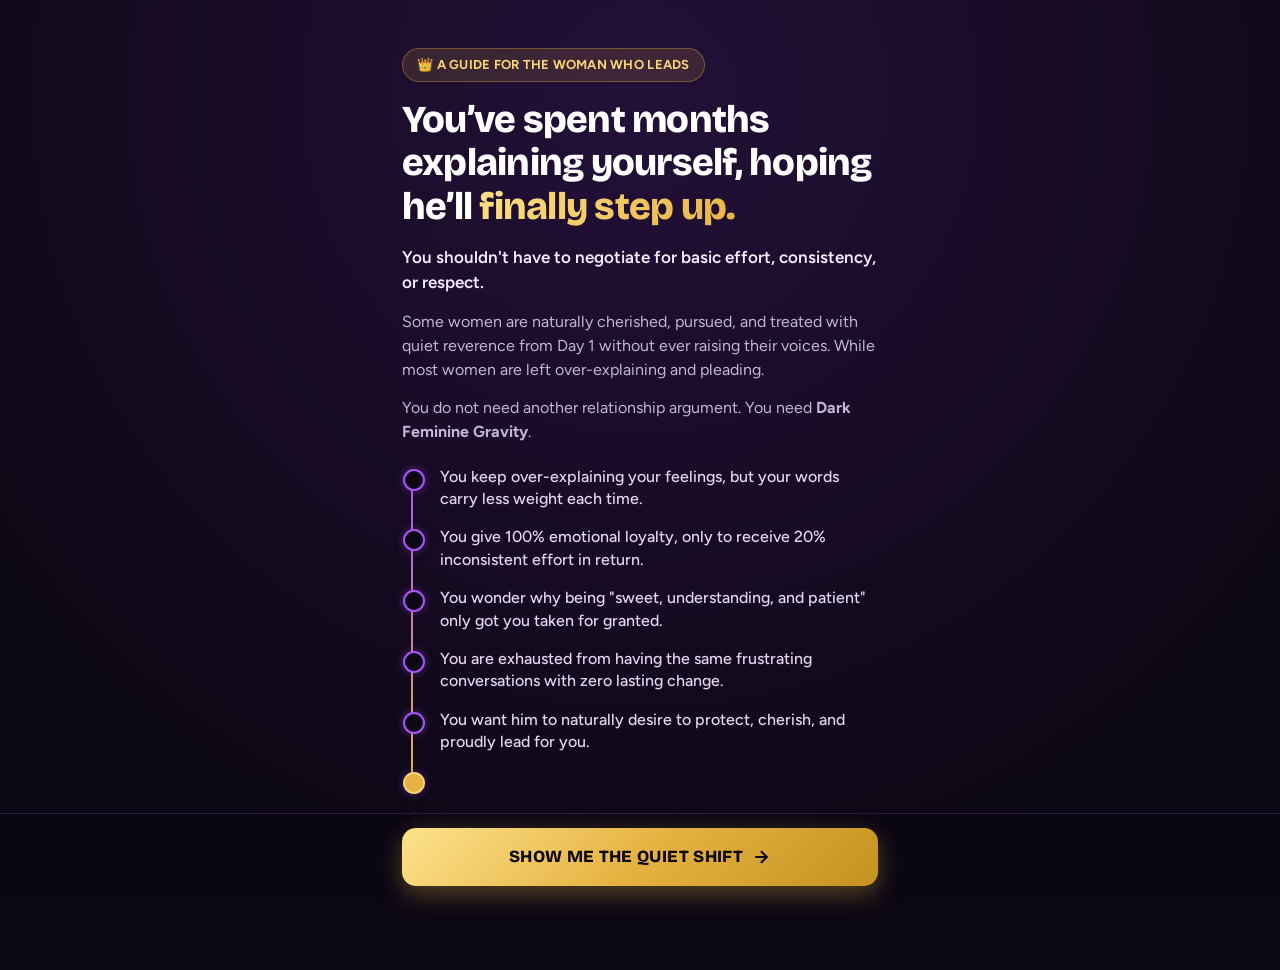
==== commit 7c4704c2: "Fifth commit" ====
--- a/index.html
+++ b/index.html
@@ -1,1070 +1,326 @@
 <!DOCTYPE html>
 <html lang="en">
 <head>
-  <meta charset="UTF-8">
-  <meta name="viewport" content="width=device-width, initial-scale=1.0">
-  <title>How to Command His Obedience (Without Him Noticing) — Official Ebook</title>
-  <meta name="description" content="Stop negotiating for his respect. Whether single and dating or in a relationship, discover the quiet psychological shifts that make a man eager to honor, cherish, and devotedly follow your lead.">
-  <meta name="keywords" content="dark femininity, dating psychology, relationship psychology, hero instinct, soft authority voice, command his obedience, feminine power, high value woman">
-  
-  <!-- Open Graph / Meta -->
-  <meta property="og:title" content="How to Command His Obedience (Without Him Noticing) — The Guide for the Woman Who Leads">
-  <meta property="og:description" content="Discover the subtle art of dark feminine gravity, the soft authority voice, and the behavioral loops that command devotion in dating and love.">
+  <meta charset="utf-8">
+  <meta name="viewport" content="width=device-width, initial-scale=1, viewport-fit=cover">
+  <title>How to Command His Obedience (Without Him Noticing) — The Guide for the Woman Who Leads</title>
+  <meta name="description" content="Discover the subtle psychological shifts, dark feminine gravity, and the soft authority voice that make a man eager to honor, cherish, and devotedly follow your lead.">
+  <meta name="color-scheme" content="dark light">
+
+  <!-- Open Graph / Social -->
+  <meta property="og:title" content="How to Command His Obedience (Without Him Noticing)">
+  <meta property="og:description" content="Stop negotiating for his respect. Discover the quiet psychological shifts that command devotion in dating and love.">
   <meta property="og:image" content="assets/images/ebook-mockup.jpg">
   <meta property="og:type" content="book">
-
-  <!-- Stylesheet -->
-  <link rel="stylesheet" href="styles.css">
   <link rel="icon" href="data:image/svg+xml,<svg xmlns='http://www.w3.org/2000/svg' viewBox='0 0 100 100'><text y='.9em' font-size='90'>👑</text></svg>">
+
+  <!-- Fonts -->
+  <link rel="preconnect" href="https://fonts.googleapis.com">
+  <link rel="preconnect" href="https://fonts.gstatic.com" crossorigin>
+  <link href="https://fonts.googleapis.com/css2?family=Bricolage+Grotesque:opsz,wght@12..96,600;12..96,800&family=Figtree:ital,wght@0,400;0,500;0,600;0,700;1,400&family=Playfair+Display:ital,wght@0,600;0,700;1,600&display=swap" rel="stylesheet">
+
+  <!-- Dedicated Stylesheet -->
+  <link rel="stylesheet" href="funnel.css">
 </head>
 <body>
 
-  <!-- ==========================================================================
-       CONFIGURABLE SELAR CHECKOUT LINK:
-       Replace "https://selar.com/9v9203v295" with your actual Selar product link.
-       ========================================================================== -->
-
-  <!-- 1. TOP URGENCY ANNOUNCEMENT BAR -->
-  <div class="announcement-bar">
-    <span>✨ <strong>SPECIAL LAUNCH OFFER:</strong> ₦4,500 Price Ends Tonight at 11:59 PM (Regular ₦18,000) — Includes 3 Free Bonus Guides!</span>
-    <span class="countdown-timer-inline">Closes in: <span class="countdown-timer-value">15h 01m 24s</span></span>
+<div id="app" data-t="slide">
+
+  <!-- =========================================================================
+       PAGE 1: The Problem & Story Hook (Agitation)
+       ========================================================================= -->
+  <section class="screen active" id="p1">
+    <div class="inner">
+      <div class="badge-tag">👑 A Guide For The Woman Who Leads</div>
+      
+      <h1>You’ve spent months explaining yourself, hoping he’ll <span class="accent">finally step up.</span></h1>
+      
+      <p class="sub em">You shouldn't have to negotiate for basic effort, consistency, or respect.</p>
+      <p class="sub">Some women are naturally cherished, pursued, and treated with quiet reverence from Day 1 without ever raising their voices. While most women are left over-explaining and pleading.</p>
+      <p class="sub">You do not need another relationship argument. You need <strong>Dark Feminine Gravity</strong>.</p>
+      
+      <ul class="path" aria-label="Things you may be experiencing">
+        <li>You keep over-explaining your feelings, but your words carry less weight each time.</li>
+        <li>You give 100% emotional loyalty, only to receive 20% inconsistent effort in return.</li>
+        <li>You wonder why being "sweet, understanding, and patient" only got you taken for granted.</li>
+        <li>You are exhausted from having the same frustrating conversations with zero lasting change.</li>
+        <li>You want him to naturally desire to protect, cherish, and proudly lead for you.</li>
+        <li class="end" aria-hidden="true"></li>
+      </ul>
+      
+      <p class="tap">✨ If you are ready to reclaim your quiet power, tap below.</p>
+    </div>
+    
+    <div class="dock">
+      <div class="wrap">
+        <button class="btn" id="b1">
+          <span>SHOW ME THE QUIET SHIFT</span>
+          <svg width="20" height="20" viewBox="0 0 24 24" fill="none" stroke="currentColor" stroke-width="2.5"><path d="M5 12h14M12 5l7 7-7 7"/></svg>
+        </button>
+      </div>
+    </div>
+  </section>
+
+  <!-- =========================================================================
+       PAGE 2: The Core Solution Pillars + Rotating Testimonials
+       ========================================================================= -->
+  <section class="screen" id="p2">
+    <div class="inner">
+      <div class="badge-tag">💎 The Psychological Blueprint</div>
+      <h2>Here is how you command his devotion <span class="accent">— without asking twice</span></h2>
+      <p class="sub">Learn the quiet behavioral shifts that make a man instinctively want to honor, protect, and prioritize you.</p>
+      
+      <ul class="learn">
+        <li>
+          <svg class="g a1" viewBox="0 0 44 44" aria-hidden="true">
+            <circle class="s r" cx="22" cy="22" r="16"/>
+            <circle class="s" cx="22" cy="22" r="8"/>
+            <circle class="y" cx="22" cy="22" r="3.5"/>
+          </svg>
+          <div>
+            <h3>THE SOFT AUTHORITY REGISTER</h3>
+            <p>Master the calm, unhurried speaking and texting cadence that commands instant respect without anger, tears, or nagging.</p>
+          </div>
+        </li>
+        <li>
+          <svg class="g a2" viewBox="0 0 44 44" aria-hidden="true">
+            <path class="s ln" d="M10 30 C18 30 18 14 34 14"/>
+            <circle class="f" cx="10" cy="30" r="4"/>
+            <circle class="y" cx="34" cy="14" r="4.5"/>
+          </svg>
+          <div>
+            <h3>DARK FEMININE GRAVITY</h3>
+            <p>Shift from anxious availability to an alluring, grounded presence that activates his instinct to pursue and win your favor.</p>
+          </div>
+        </li>
+        <li>
+          <svg class="g a3" viewBox="0 0 44 44" aria-hidden="true">
+            <rect class="f b" x="8" y="8" width="7" height="30" rx="2"/>
+            <rect class="f b" x="18.5" y="8" width="7" height="30" rx="2"/>
+            <rect class="y b" x="29" y="8" width="7" height="30" rx="2"/>
+          </svg>
+          <div>
+            <h3>THE DEVOTION REWARD LOOP</h3>
+            <p>Tap into his primal Hero Instinct so pleasing you and providing for you becomes his greatest masculine satisfaction.</p>
+          </div>
+        </li>
+        <li>
+          <svg class="g a4" viewBox="0 0 44 44" aria-hidden="true">
+            <path class="s" d="M8 34 H16 V26 H24 V18 H32"/>
+            <g class="up"><path class="s" d="M28 8 H36 V16"/><path class="s" d="M36 8 L26 18"/></g>
+          </svg>
+          <div>
+            <h3>SUBCONSCIOUS BOUNDARIES</h3>
+            <p>Enforce uncompromising standards through posture, strategic silence, and micro-shifts that register deeply in his subconscious mind.</p>
+          </div>
+        </li>
+        <li>
+          <svg class="g a5" viewBox="0 0 44 44" aria-hidden="true">
+            <circle class="f" cx="10" cy="10" r="3.5" opacity=".45"/>
+            <circle class="f" cx="32" cy="10" r="3.5" opacity=".45"/>
+            <circle class="f" cx="10" cy="32" r="3.5" opacity=".45"/>
+            <circle class="f" cx="32" cy="32" r="3.5" opacity=".45"/>
+            <circle class="f" cx="22" cy="22" r="3.5" opacity=".45"/>
+            <circle class="y hl" cx="10" cy="10" r="5"/>
+          </svg>
+          <div>
+            <h3>REPAIR &amp; RESET DYNAMICS</h3>
+            <p>Dissolve emotional distance, coldness, or low effort whether you are in early dating or years into a marriage.</p>
+          </div>
+        </li>
+        <li>
+          <svg class="g a6" viewBox="0 0 44 44" aria-hidden="true">
+            <path class="s" d="M9 33 L22 11 L35 33 Z" opacity=".6"/>
+            <circle class="f" cx="9" cy="33" r="4"/>
+            <circle class="f" cx="22" cy="11" r="4"/>
+            <circle class="f" cx="35" cy="33" r="4"/>
+            <circle class="y tv" cx="22" cy="22" r="3.5"/>
+          </svg>
+          <div>
+            <h3>THE HIGH-VALUE OBSESSION SWITCH</h3>
+            <p>Establish a rare emotional polarity that makes him dread the thought of losing you and eager to secure your future together.</p>
+          </div>
+        </li>
+      </ul>
+      
+      <p class="close-text">The goal is not to play childish manipulation games. <span>The goal is to never negotiate for basic respect again.</span></p>
+      
+      <!-- Proof Card -->
+      <div class="proof" id="proof" aria-live="polite">
+        <blockquote id="pq"></blockquote>
+        <cite id="pc"></cite>
+      </div>
+    </div>
+    
+    <div class="dock">
+      <div class="wrap">
+        <button class="btn" id="b2">
+          <span>THIS IS FOR ME</span>
+          <svg width="20" height="20" viewBox="0 0 24 24" fill="none" stroke="currentColor" stroke-width="2.5"><path d="M5 12h14M12 5l7 7-7 7"/></svg>
+        </button>
+      </div>
+    </div>
+  </section>
+
+  <!-- =========================================================================
+       PAGE 3: Lead Intake / Personalization Form
+       ========================================================================= -->
+  <section class="screen" id="p3">
+    <div class="inner">
+      <div class="badge-tag">🔒 Confidential Personalization</div>
+      <h2>Let's personalize your access</h2>
+      <p class="sub">Before we open the next step, tell us where to deliver your personalized breakdown.</p>
+      
+      <div class="field">
+        <label for="fname">First &amp; Last Name</label>
+        <input class="inp" id="fname" type="text" autocomplete="name" placeholder="Enter your full name">
+        <div class="err" id="e_name"></div>
+      </div>
+      
+      <div class="field">
+        <label for="fphone">WhatsApp / Phone Number</label>
+        <div class="phone">
+          <button type="button" class="cbtn" id="cbtn" aria-label="Choose country">
+            <span class="fl" id="cfl">🇳🇬</span>
+            <span id="ccode">+234</span>
+          </button>
+          <input class="inp" id="fphone" type="tel" inputmode="tel" autocomplete="tel-national" placeholder="Phone number">
+        </div>
+        <div class="err" id="e_phone"></div>
+      </div>
+      
+      <div class="field">
+        <label for="femail">Email Address (For Instant Download Delivery)</label>
+        <input class="inp" id="femail" type="email" autocomplete="email" placeholder="Enter your best email">
+        <div class="err" id="e_email"></div>
+      </div>
+    </div>
+    
+    <div class="dock">
+      <div class="wrap">
+        <div class="formerr" id="e_form" role="alert"></div>
+        <button class="btn" id="b3">
+          <span>CONTINUE TO DIAGNOSTIC</span>
+          <svg width="20" height="20" viewBox="0 0 24 24" fill="none" stroke="currentColor" stroke-width="2.5"><path d="M5 12h14M12 5l7 7-7 7"/></svg>
+        </button>
+      </div>
+    </div>
+  </section>
+
+  <!-- =========================================================================
+       PAGE 4: Interactive Diagnostic (3 Targeted Questions)
+       ========================================================================= -->
+  <section class="screen" id="p4">
+    <div class="inner">
+      <div class="badge-tag">✨ Power Diagnostic</div>
+      <h2>Tell us what brought you here</h2>
+      <p class="sub">Select the answer that best matches your honest feelings right now.</p>
+      <div class="qwrap" id="qwrap"></div>
+    </div>
+  </section>
+
+  <!-- =========================================================================
+       PAGE 5: Plan Options
+       ========================================================================= -->
+  <section class="screen" id="p5">
+    <div class="inner">
+      <div class="badge-tag">💎 Limited Launch Pricing</div>
+      <h2>Choose your edition</h2>
+      <p class="sub">Select an option below to view the full curriculum and unlock instant access.</p>
+      
+      <div class="plans" id="amts">
+        <!-- Plan 1 -->
+        <button class="plan popular" data-v="4500">
+          <span class="pn">Digital Ebook + Launch Bonus Pack</span>
+          <span class="pp">₦4,500</span>
+          <span class="al"></span>
+          <span class="pd">The complete uncensored guide in PDF &amp; ePub, plus 3 fast-action bonus swipe files.</span>
+          <span class="pf">"I applied Chapter 4 during dinner... his entire tone shifted and he planned our next 3 dates." (Sarah M., Lagos)</span>
+        </button>
+        
+        <!-- Plan 2 -->
+        <button class="plan" data-v="8500">
+          <span class="pn">VIP Dark Feminine Mastery Edition</span>
+          <span class="pp">₦8,500</span>
+          <span class="al"></span>
+          <span class="pd">Full Digital Ebook + Soft Authority Audio Masterclass + 50 Done-For-You Text &amp; Conflict Swipe Scripts.</span>
+          <span class="pf">"This taught me how to handle disrespect without losing my cool. He treats me like royalty now." (Kimberly O., Abuja)</span>
+        </button>
+      </div>
+      
+      <div class="formerr" id="e5" role="alert"></div>
+    </div>
+  </section>
+
+  <!-- =========================================================================
+       PAGE 6: Plan Detail & Value Stack Breakdown
+       ========================================================================= -->
+  <section class="screen" id="p6">
+    <div class="inner">
+      <div class="ptag" id="d_tag"></div>
+      <div class="pprice" id="d_price"></div>
+      <div class="papprox" id="d_approx"></div>
+      <div class="purg">⏰ Launch offer ends soon. Lock in today's special price before it increases to ₦18,000.</div>
+      <div class="pdfline" id="d_proof"></div>
+      <div id="d_body"></div>
+    </div>
+    
+    <div class="dock">
+      <div class="wrap">
+        <div class="formerr" id="e6" role="alert"></div>
+        <button class="btn" id="b6">
+          <span>GET INSTANT ACCESS NOW</span>
+          <svg width="20" height="20" viewBox="0 0 24 24" fill="none" stroke="currentColor" stroke-width="2.5"><path d="M5 12h14M12 5l7 7-7 7"/></svg>
+        </button>
+        <button class="linkbtn" id="l6"></button>
+      </div>
+    </div>
+  </section>
+
+  <!-- =========================================================================
+       PAGE 7: Checkout Loading Screen
+       ========================================================================= -->
+  <section class="screen" id="pcheck">
+    <div class="center">
+      <div class="spin" aria-hidden="true"></div>
+      <h2>Taking you to secure checkout</h2>
+      <p class="sub">Your personalized access is locked in. Opening Selar payment gateway now...</p>
+      <button class="btn" id="bcheck" style="margin-top: 14px; max-width: 320px;">CLICK HERE IF NOT REDIRECTED</button>
+    </div>
+  </section>
+
+</div>
+
+<!-- =========================================================================
+     COUNTRY SELECTOR BOTTOM SHEET
+     ========================================================================= -->
+<div class="sheet" id="sheet" role="dialog" aria-modal="true" aria-label="Choose country">
+  <div class="box">
+    <div class="top" style="display: flex; gap: 10px; align-items: center;">
+      <input class="inp" id="csearch" type="search" placeholder="Search country name or code..." autocomplete="off" style="flex: 1;">
+      <button type="button" id="sheetClose" aria-label="Close" style="background: var(--bg-card); border: 1px solid var(--border-subtle); color: var(--text-muted); font-size: 24px; width: 48px; height: 50px; border-radius: 12px; cursor: pointer; display: flex; align-items: center; justify-content: center; flex: 0 0 48px;">&times;</button>
+    </div>
+    <div class="list" id="clist"></div>
   </div>
-
-  <!-- 2. SITE HEADER -->
-  <header class="site-header">
-    <div class="container nav-wrap">
-      <a href="#" class="brand-logo">
-        <span class="brand-title">How To Command His Obedience</span>
-        <span class="brand-sub">A Guide for the Woman Who Leads</span>
-      </a>
-      <ul class="nav-links">
-        <li><a href="#the-truth" class="nav-link">The Core Truth</a></li>
-        <li><a href="#curriculum" class="nav-link">What's Inside</a></li>
-        <li><a href="#bonuses" class="nav-link">Included Bonuses</a></li>
-        <li><a href="#reviews" class="nav-link">Reader Stories</a></li>
-        <li><a href="#faq" class="nav-link">FAQ</a></li>
-      </ul>
-      <div>
-        <a href="https://selar.com/9v9203v295" class="btn-primary btn-nav selar-link" style="padding: 10px 22px; font-size: 0.85rem; text-decoration: none;">
-          Get Instant Access — ₦4,500
-        </a>
-      </div>
-    </div>
-  </header>
-
-  <!-- 3. HERO SECTION -->
-  <section class="hero-section" id="hero">
-    <div class="container">
-      <div class="hero-grid">
-        <!-- Hero Text Content -->
-        <div class="hero-content">
-          <div class="eyebrow">
-            <span>✨ For The Woman Who Is Done Asking Twice — In Dating & Love</span>
-          </div>
-
-          <h1 class="heading-hero">
-            Stop Negotiating For His Respect. <br>
-            <span class="accent-plum">Command His Quiet Devotion.</span>
-          </h1>
-
-          <p class="subheading">
-            Whether you are single and navigating early dating, or in a relationship where you feel taken for granted — some women are naturally cherished and prioritized from day one, while most women are negotiated with. The difference isn't luck or looks — it's a learnable dynamic built on <strong>Dark Feminine Gravity</strong>, the <strong>Soft Authority Voice</strong>, and the primal <strong>Hero Instinct</strong>.
-          </p>
-
-          <div class="hero-proof" style="margin-top: 24px;">
-            <div class="proof-avatars">
-              <div class="proof-avatar">SM</div>
-              <div class="proof-avatar">EK</div>
-              <div class="proof-avatar">TL</div>
-              <div class="proof-avatar">VR</div>
-            </div>
-            <div>
-              <div class="proof-stars">★★★★★</div>
-              <div class="proof-text">Trusted by 14,200+ single and partnered women reclaiming their quiet power</div>
-            </div>
-          </div>
-
-          <ul class="hero-bullets">
-            <li class="hero-bullet-item">
-              <span class="bullet-icon">✓</span>
-              <span><strong>The Soft Authority Register:</strong> Speak and text with calm, unhurried certainty that commands high investment and eliminates permission-seeking.</span>
-            </li>
-            <li class="hero-bullet-item">
-              <span class="bullet-icon">✓</span>
-              <span><strong>Light vs. Dark Femininity:</strong> Why excessive agreeableness invites low effort, and how quiet gravity makes your presence intoxicatingly rare.</span>
-            </li>
-            <li class="hero-bullet-item">
-              <span class="bullet-icon">✓</span>
-              <span><strong>The Devotion Reward Loop:</strong> How to inspire consistent effort, romance, and adoration from the first date to years into commitment.</span>
-            </li>
-          </ul>
-
-          <div class="hero-cta-box">
-            <a href="https://selar.com/9v9203v295" class="btn-primary selar-link" style="text-decoration: none;">
-              <span>GET INSTANT ACCESS NOW — ONLY ₦4,500</span>
-              <span class="btn-subtext">Instant Digital Download (PDF & ePub) • Regular Price: ₦18,000</span>
-            </a>
-            <div class="hero-guarantee-micro">
-              <span class="guarantee-item">
-                <svg width="16" height="16" fill="currentColor" viewBox="0 0 20 20"><path fill-rule="evenodd" d="M10 1.944A11.954 11.954 0 012.166 5C2.056 5.649 2 6.319 2 7c0 5.225 3.34 9.67 8 11.317C14.66 16.67 18 12.225 18 7c0-.682-.057-1.35-.166-2.001A11.954 11.954 0 0110 1.944zM11 14a1 1 0 11-2 0 1 1 0 012 0zm0-7a1 1 0 10-2 0v3a1 1 0 102 0V7z" clip-rule="evenodd"/></svg>
-                60-Day Money-Back Guarantee
-              </span>
-              <span class="guarantee-item">
-                <svg width="16" height="16" fill="currentColor" viewBox="0 0 20 20"><path d="M4 4a2 2 0 00-2 2v1h16V6a2 2 0 00-2-2H4z"/><path fill-rule="evenodd" d="M18 9H2v5a2 2 0 002 2h12a2 2 0 002-2V9zM4 13a1 1 0 011-1h1a1 1 0 110 2H5a1 1 0 01-1-1zm5-1a1 1 0 100 2h1a1 1 0 100-2H9z" clip-rule="evenodd"/></svg>
-                Instant Delivery via Selar
-              </span>
-            </div>
-          </div>
-        </div>
-
-        <!-- Hero Mockup Media -->
-        <div class="hero-media">
-          <div class="hero-image-wrapper">
-            <img src="assets/images/ebook-mockup.jpg" alt="How to Command His Obedience 3D Ebook Mockup" class="hero-book-img">
-            <div class="hero-floating-badge">
-              <span>📖 Immediate Digital Access • Read on Any Device</span>
-            </div>
-          </div>
-          <div style="margin-top: 30px;">
-            <button onclick="openPreview()" class="btn-secondary" style="font-size: 0.9rem;">
-              <span>👁️ Read A Free Sample Chapter</span>
-            </button>
-          </div>
-        </div>
-      </div>
-    </div>
-  </section>
-
-  <!-- 4. INTERACTIVE DIAGNOSTIC SECTION -->
-  <section class="diagnostic-section">
-    <div class="container container-narrow">
-      <div class="quiz-card">
-        <div class="text-center" style="margin-bottom: 24px;">
-          <div class="eyebrow">Interactive Diagnostic</div>
-          <h2 class="heading-section" style="font-size: 1.8rem;">Where Is Your Power Leaking in Dating & Relationships?</h2>
-          <p class="subheading mx-auto" style="font-size: 0.95rem;">Answer 3 quick questions to uncover your current dynamic — whether you're single, dating, or partnered.</p>
-        </div>
-
-        <div class="quiz-progress-bar">
-          <div class="quiz-progress-fill" style="width: 33%;"></div>
-        </div>
-
-        <!-- Step 1 -->
-        <div class="quiz-step active" id="quiz-step-1">
-          <h3 class="quiz-question-title">1. When a man's effort drops or a boundary isn't respected (in dating or a relationship):</h3>
-          <div class="quiz-options">
-            <button onclick="selectQuizOption(1, 2, 'explain')" class="quiz-option-btn">
-              <span>I over-explain my feelings, double-text, remind him, or soften my words with "if that's okay?"</span>
-              <span>→</span>
-            </button>
-            <button onclick="selectQuizOption(1, 1, 'doitmyself')" class="quiz-option-btn">
-              <span>I get frustrated, suppress my feelings, or over-function/chase to prove my value.</span>
-              <span>→</span>
-            </button>
-            <button onclick="selectQuizOption(1, 3, 'calm')" class="quiz-option-btn">
-              <span>I state what I want once, but feel anxious inside about how to hold firm without begging or arguing.</span>
-              <span>→</span>
-            </button>
-          </div>
-        </div>
-
-        <!-- Step 2 -->
-        <div class="quiz-step" id="quiz-step-2">
-          <h3 class="quiz-question-title">2. When a man becomes inconsistent with communication (slow replies, pulling back, hot & cold):</h3>
-          <div class="quiz-options">
-            <button onclick="selectQuizOption(2, 2, 'anxious')" class="quiz-option-btn">
-              <span>My anxiety spikes; I check my phone, over-analyze his words, and wonder what I did wrong.</span>
-              <span>→</span>
-            </button>
-            <button onclick="selectQuizOption(2, 1, 'overfunction')" class="quiz-option-btn">
-              <span>I try to be extra sweet, lower my standard, or stay overly available to win his focus back.</span>
-              <span>→</span>
-            </button>
-            <button onclick="selectQuizOption(2, 3, 'shutoff')" class="quiz-option-btn">
-              <span>I give him the silent treatment, but internally I feel rejected and obsess over why he pulled back.</span>
-              <span>→</span>
-            </button>
-          </div>
-        </div>
-
-        <!-- Step 3 -->
-        <div class="quiz-step" id="quiz-step-3">
-          <h3 class="quiz-question-title">3. In dating or your relationship, what is your biggest recurrent pattern?</h3>
-          <div class="quiz-options">
-            <button onclick="selectQuizOption(3, 2, 'abandon')" class="quiz-option-btn">
-              <span>I show too much warmth/commitment too fast, leading men to take my presence for granted.</span>
-              <span>→</span>
-            </button>
-            <button onclick="selectQuizOption(3, 1, 'lecture')" class="quiz-option-btn">
-              <span>I state boundaries, but let them slide when he pushes back — teaching him my standard is negotiable.</span>
-              <span>→</span>
-            </button>
-            <button onclick="selectQuizOption(3, 3, 'freeze')" class="quiz-option-btn">
-              <span>Men start with high pursuit, but slowly lose urgency and stop making consistent effort.</span>
-              <span>→</span>
-            </button>
-          </div>
-        </div>
-
-        <!-- Result -->
-        <div class="quiz-step" id="quiz-step-result">
-          <div class="quiz-result-box">
-            <div class="eyebrow" style="background: rgba(212, 175, 55, 0.15); color: #8c6c14;">Diagnosis Complete</div>
-            <h3 id="quiz-result-title" style="font-family: var(--font-serif); font-size: 1.4rem; color: var(--color-plum-950); margin: 10px 0;"></h3>
-            <p id="quiz-result-desc" style="font-size: 0.95rem; color: var(--color-text-muted); line-height: 1.7; margin-bottom: 20px;"></p>
-            <div style="display: flex; gap: 14px; flex-wrap: wrap;">
-              <a href="https://selar.com/9v9203v295" class="btn-primary selar-link" style="padding: 14px 28px; font-size: 1rem; text-decoration: none;">
-                Get The Complete Ebook & Master This (₦4,500)
-              </a>
-              <button onclick="restartQuiz()" class="btn-secondary" style="padding: 14px 20px; font-size: 0.9rem;">
-                Retake Assessment
-              </button>
-            </div>
-          </div>
-        </div>
-      </div>
-    </div>
-  </section>
-
-  <!-- 5. THE RAW TRUTH & CONTRAST (THE AGITATION) -->
-  <section class="section" id="the-truth">
-    <div class="container">
-      <div class="text-center container-narrow mx-auto">
-        <div class="eyebrow">The Brutal Truth</div>
-        <h2 class="heading-section">Some Women Are Obeyed From Day One. <br>Most Women Are Negotiated With.</h2>
-        <p class="subheading mx-auto">
-          In early dating, the negotiated woman deals with breadcrumbing, delayed replies, and lukewarm effort. In relationships, she has to ask twice, explain her feelings until she is exhausted, and manage his moods alongside her own. <br><br>
-          The woman who embodies Dark Feminine Gravity rarely has to ask twice — because whether a man has just met her or has known her for years, he instinctively knows that her calm request today is worth far more than losing her respect tomorrow.
-        </p>
-      </div>
-
-      <div class="contrast-grid">
-        <!-- Left: The Negotiated Woman -->
-        <div class="contrast-card exhausted">
-          <div class="contrast-header">
-            <div style="font-size: 1.8rem;">🥀</div>
-            <div>
-              <h3 class="contrast-title" style="color: var(--color-plum-950);">The Woman Who Is Negotiated With</h3>
-              <span style="font-size: 0.8rem; color: var(--color-accent-red); font-weight: 700;">(Trapped in Over-Functioning — In Dating & Love)</span>
-            </div>
-          </div>
-          <ul class="contrast-list">
-            <li class="contrast-item bad">
-              <svg width="20" height="20" fill="currentColor" viewBox="0 0 20 20"><path fill-rule="evenodd" d="M4.293 4.293a1 1 0 011.414 0L10 8.586l4.293-4.293a1 1 0 111.414 1.414L11.414 10l4.293 4.293a1 1 0 01-1.414 1.414L10 11.414l-4.293 4.293a1 1 0 01-1.414-1.414L8.586 10 4.293 5.707a1 1 0 010-1.414z" clip-rule="evenodd"/></svg>
-              <span><strong>Ends statements with hedges:</strong> "...if that's okay?", apologizing before speaking, or over-explaining her standards as justifications.</span>
-            </li>
-            <li class="contrast-item bad">
-              <svg width="20" height="20" fill="currentColor" viewBox="0 0 20 20"><path fill-rule="evenodd" d="M4.293 4.293a1 1 0 011.414 0L10 8.586l4.293-4.293a1 1 0 111.414 1.414L11.414 10l4.293 4.293a1 1 0 01-1.414 1.414L10 11.414l-4.293 4.293a1 1 0 01-1.414-1.414L8.586 10 4.293 5.707a1 1 0 010-1.414z" clip-rule="evenodd"/></svg>
-              <span><strong>Pours from an empty cup:</strong> Gives wifey devotion in the talking stage, agrees to low-effort dates, or stays overly available out of fear of losing him.</span>
-            </li>
-            <li class="contrast-item bad">
-              <svg width="20" height="20" fill="currentColor" viewBox="0 0 20 20"><path fill-rule="evenodd" d="M4.293 4.293a1 1 0 011.414 0L10 8.586l4.293-4.293a1 1 0 111.414 1.414L11.414 10l4.293 4.293a1 1 0 01-1.414 1.414L10 11.414l-4.293 4.293a1 1 0 01-1.414-1.414L8.586 10 4.293 5.707a1 1 0 010-1.414z" clip-rule="evenodd"/></svg>
-              <span><strong>Auditions for his validation:</strong> Her peace, mood, and weekend plans rise and fall with how quickly he texts or reaches out.</span>
-            </li>
-            <li class="contrast-item bad">
-              <svg width="20" height="20" fill="currentColor" viewBox="0 0 20 20"><path fill-rule="evenodd" d="M4.293 4.293a1 1 0 011.414 0L10 8.586l4.293-4.293a1 1 0 111.414 1.414L11.414 10l4.293 4.293a1 1 0 01-1.414 1.414L10 11.414l-4.293 4.293a1 1 0 01-1.414-1.414L8.586 10 4.293 5.707a1 1 0 010-1.414z" clip-rule="evenodd"/></svg>
-              <span><strong>Inconsistent boundaries:</strong> Accepts lukewarm energy or broken commitments, then complains in anger — teaching him her standards are negotiable.</span>
-            </li>
-          </ul>
-        </div>
-
-        <!-- Right: The Obeyed Woman -->
-        <div class="contrast-card empowered blur-container">
-          <div class="contrast-header">
-            <div style="font-size: 1.8rem;">👑</div>
-            <div>
-              <h3 class="contrast-title" style="color: var(--color-champagne);">The Woman Who Is Obeyed</h3>
-              <span style="font-size: 0.8rem; color: var(--color-gold-light); font-weight: 700;">(Embodying Dark Feminine Gravity)</span>
-            </div>
-          </div>
-          <div class="blur-overlay-badge">🔒 Secret Behavioral Blueprint</div>
-          <ul class="contrast-list blurred-content">
-            <li class="contrast-item good">
-              <svg width="20" height="20" fill="currentColor" viewBox="0 0 20 20"><path fill-rule="evenodd" d="M16.707 5.293a1 1 0 010 1.414l-8 8a1 1 0 01-1.414 0l-4-4a1 1 0 011.414-1.414L8 12.586l7.293-7.293a1 1 0 011.414 0z" clip-rule="evenodd"/></svg>
-              <span><strong>Speaks in Soft Authority:</strong> Unhurried, low register, calm certainty. Direct requests without hostility or permission-seeking.</span>
-            </li>
-            <li class="contrast-item good">
-              <svg width="20" height="20" fill="currentColor" viewBox="0 0 20 20"><path fill-rule="evenodd" d="M16.707 5.293a1 1 0 010 1.414l-8 8a1 1 0 01-1.414 0l-4-4a1 1 0 011.414-1.414L8 12.586l7.293-7.293a1 1 0 011.414 0z" clip-rule="evenodd"/></svg>
-              <span><strong>Combines Warmth with Gravity:</strong> Her presence is rich and loving, but her boundaries have razor-sharp clarity. "Nobody chases fog."</span>
-            </li>
-            <li class="contrast-item good">
-              <svg width="20" height="20" fill="currentColor" viewBox="0 0 20 20"><path fill-rule="evenodd" d="M16.707 5.293a1 1 0 010 1.414l-8 8a1 1 0 01-1.414 0l-4-4a1 1 0 011.414-1.414L8 12.586l7.293-7.293a1 1 0 011.414 0z" clip-rule="evenodd"/></svg>
-              <span><strong>Understands The Hero Instinct:</strong> Leaves intentional openings for him to step up, protect, and feel essential without performing helplessness.</span>
-            </li>
-            <li class="contrast-item good">
-              <svg width="20" height="20" fill="currentColor" viewBox="0 0 20 20"><path fill-rule="evenodd" d="M16.707 5.293a1 1 0 010 1.414l-8 8a1 1 0 01-1.414 0l-4-4a1 1 0 011.414-1.414L8 12.586l7.293-7.293a1 1 0 011.414 0z" clip-rule="evenodd"/></svg>
-              <span><strong>Controls The Reward Loop:</strong> Delivers deep warmth when he shows up well, and quietly withdraws without lectures when he doesn't.</span>
-            </li>
-          </ul>
-        </div>
-      </div>
-
-      <!-- Center Quote Callout -->
-      <div class="quote-banner">
-        <blockquote>
-          “Men don't obsess over women who prove their worth. They obsess over women who already know it.”
-        </blockquote>
-        <cite>— How to Command His Obedience (Without Him Noticing)</cite>
-      </div>
-    </div>
-  </section>
-
-  <!-- 6. THE 3 CORE PILLARS OF CALM DOMINANCE -->
-  <section class="section section-warm">
-    <div class="container">
-      <div class="text-center container-narrow mx-auto">
-        <div class="eyebrow">The Psychological Architecture</div>
-        <h2 class="heading-section">Why This Works When Everything Else Failed</h2>
-        <p class="subheading mx-auto">
-          This isn't about playing toxic games or withholding love as punishment. Whether you are single and navigating dating or in a long-term relationship, it is about understanding the deep, instinctual drivers of male psychology so honoring you feels like his highest achievement.
-        </p>
-      </div>
-
-      <div class="pillars-grid">
-        <div class="pillar-card">
-          <div class="pillar-icon-box">
-            <svg width="26" height="26" fill="currentColor" viewBox="0 0 24 24"><path d="M12 2L15.09 8.26L22 9.27L17 14.14L18.18 21.02L12 17.77L5.82 21.02L7 14.14L2 9.27L8.91 8.26L12 2Z"/></svg>
-          </div>
-          <h3 class="pillar-title">1. Dark Feminine Gravity</h3>
-          <p class="pillar-desc">
-            Most women were taught only "light femininity" — agreeable, accommodating, endlessly nurturing. In dating or love, warmth alone makes you predictable; dark femininity gives you the mystery, quiet boundaries, and self-possession that trigger deep respect and pursuit.
-          </p>
-        </div>
-
-        <div class="pillar-card">
-          <div class="pillar-icon-box">
-            <svg width="26" height="26" fill="currentColor" viewBox="0 0 24 24"><path d="M12 2C6.48 2 2 6.48 2 12s4.48 10 10 10 10-4.48 10-10S17.52 2 12 2zm-2 15l-5-5 1.41-1.41L10 14.17l7.59-7.59L19 8l-9 9z"/></svg>
-          </div>
-          <h3 class="pillar-title">2. The Soft Authority Voice</h3>
-          <p class="pillar-desc">
-            How you speak and text determines how men treat you. Learn the vocal and linguistic shifts that communicate absolute standard and certainty without raising your voice, begging, or apologizing for having standards.
-          </p>
-        </div>
-
-        <div class="pillar-card">
-          <div class="pillar-icon-box">
-            <svg width="26" height="26" fill="currentColor" viewBox="0 0 24 24"><path d="M12 21.35l-1.45-1.32C5.4 15.36 2 12.28 2 8.5 2 5.42 4.42 3 7.5 3c1.74 0 3.41.81 4.5 2.09C13.09 3.81 14.76 3 16.5 3 19.58 3 22 5.42 22 8.5c0 3.78-3.4 6.86-8.55 11.54L12 21.35z"/></svg>
-          </div>
-          <h3 class="pillar-title">3. The Devotion Reward Loop</h3>
-          <p class="pillar-desc">
-            Men treat you the way your subconscious behavior has trained them to. Discover how to inspire high effort and eliminate disrespect from the very first date to lifelong partnership without a harsh word.
-          </p>
-        </div>
-      </div>
-    </div>
-  </section>
-
-  <!-- 7. COMPLETE CHAPTER-BY-CHAPTER CURRICULUM -->
-  <section class="section" id="curriculum">
-    <div class="container container-narrow">
-      <div class="text-center">
-        <div class="eyebrow">The Master Syllabus</div>
-        <h2 class="heading-section">Inside The 10 Chapters</h2>
-        <p class="subheading mx-auto">
-          Every chapter builds an unbreakable piece of this dynamic — voice, boundaries, timing, and behavioural cues. Click each chapter below to see what you will master:
-        </p>
-      </div>
-
-      <div class="curriculum-wrap">
-        <div class="chapter-accordion">
-
-          <!-- Chapter 1 -->
-          <div class="chapter-item active">
-            <div class="chapter-header">
-              <div class="chapter-meta">
-                <span class="chapter-num">Chapter 1</span>
-                <span class="chapter-title">The Woman Men Obey Without Question</span>
-              </div>
-              <div class="chapter-toggle-icon">▼</div>
-            </div>
-            <div class="chapter-body">
-              <div class="chapter-tagline">“Naming the dynamic in dating and love, without apology.”</div>
-              <ul class="chapter-bullets">
-                <li class="chapter-bullet">Why "respect" is vague, and why "obedience" is the true metric of devotion and investment.</li>
-                <li class="chapter-bullet">The 4 things this book will never ask you to do (no games, no toxicity, no manufactured drama).</li>
-                <li class="chapter-bullet">How accepting low effort on date one or year five permanently lowers your value in his eyes.</li>
-              </ul>
-            </div>
-          </div>
-
-          <!-- Chapter 2 -->
-          <div class="chapter-item">
-            <div class="chapter-header">
-              <div class="chapter-meta">
-                <span class="chapter-num">Chapter 2</span>
-                <span class="chapter-title">Light Femininity vs. Dark Femininity</span>
-              </div>
-              <div class="chapter-toggle-icon">▼</div>
-            </div>
-            <div class="chapter-body blur-container">
-              <div class="chapter-blur-badge">🔒 Unlocked in Full Ebook</div>
-              <div class="blurred-content">
-                <div class="chapter-tagline">“The half of yourself you were taught to suppress.”</div>
-                <ul class="chapter-bullets">
-                  <li class="chapter-bullet">The 4 signs you are operating only in Light Femininity and burning out in dating or marriage.</li>
-                  <li class="chapter-bullet">The trap version of dark feminine energy vs. authentic, grounded gravity.</li>
-                  <li class="chapter-bullet">How to pair warmth with an irresistible edge that inspires pursuit rather than casual comfort.</li>
-                </ul>
-              </div>
-            </div>
-          </div>
-
-          <!-- Chapter 3 -->
-          <div class="chapter-item">
-            <div class="chapter-header">
-              <div class="chapter-meta">
-                <span class="chapter-num">Chapter 3</span>
-                <span class="chapter-title">The Hero Instinct</span>
-              </div>
-              <div class="chapter-toggle-icon">▼</div>
-            </div>
-            <div class="chapter-body blur-container">
-              <div class="chapter-blur-badge">🔒 Unlocked in Full Ebook</div>
-              <div class="blurred-content">
-                <div class="chapter-tagline">“Why men need to feel essential — and how women accidentally switch it off.”</div>
-                <ul class="chapter-bullets">
-                  <li class="chapter-bullet">Capability vs. Over-functioning: Why doing everything yourself starves a man's desire to invest.</li>
-                  <li class="chapter-bullet">4 subtle openings to let him step up, pursue, and provide without you acting helpless.</li>
-                  <li class="chapter-bullet">Why respect — not flattery or desperate validation — is the true male psychological currency.</li>
-                </ul>
-              </div>
-            </div>
-          </div>
-
-          <!-- Chapter 4 -->
-          <div class="chapter-item">
-            <div class="chapter-header">
-              <div class="chapter-meta">
-                <span class="chapter-num">Chapter 4</span>
-                <span class="chapter-title">The Soft Authority Voice</span>
-              </div>
-              <div class="chapter-toggle-icon">▼</div>
-            </div>
-            <div class="chapter-body blur-container">
-              <div class="chapter-blur-badge">🔒 Unlocked in Full Ebook</div>
-              <div class="blurred-content">
-                <div class="chapter-tagline">“How to speak and text like the prize, not a woman auditioning.”</div>
-                <ul class="chapter-bullets">
-                  <li class="chapter-bullet">The 3 subconscious language patterns to drop immediately (e.g. "...if that's okay?").</li>
-                  <li class="chapter-bullet">Why certainty spoken softly commands instant respect in texts and conversations.</li>
-                  <li class="chapter-bullet">How to state high standards without justifying, lecturing, or losing your feminine warmth.</li>
-                </ul>
-              </div>
-            </div>
-          </div>
-
-          <!-- Chapter 5 -->
-          <div class="chapter-item">
-            <div class="chapter-header">
-              <div class="chapter-meta">
-                <span class="chapter-num">Chapter 5</span>
-                <span class="chapter-title">Boundaries as Power</span>
-              </div>
-              <div class="chapter-toggle-icon">▼</div>
-            </div>
-            <div class="chapter-body blur-container">
-              <div class="chapter-blur-badge">🔒 Unlocked in Full Ebook</div>
-              <div class="blurred-content">
-                <div class="chapter-tagline">“Why the word 'no' makes your 'yes' worth chasing.”</div>
-                <ul class="chapter-bullets">
-                  <li class="chapter-bullet">The fatal flaw: why your 'yes' means nothing in dating if a 'no' was never possible.</li>
-                  <li class="chapter-bullet">The anatomy of a held boundary: state it once, skip the essay, let actions repeat.</li>
-                  <li class="chapter-bullet">Why "nobody chases fog" and how clear edges create intense magnetic desire.</li>
-                </ul>
-              </div>
-            </div>
-          </div>
-
-          <!-- Chapter 6 -->
-          <div class="chapter-item">
-            <div class="chapter-header">
-              <div class="chapter-meta">
-                <span class="chapter-num">Chapter 6</span>
-                <span class="chapter-title">The Reward Loop — Training Devotion</span>
-              </div>
-              <div class="chapter-toggle-icon">▼</div>
-            </div>
-            <div class="chapter-body blur-container">
-              <div class="chapter-blur-badge">🔒 Unlocked in Full Ebook</div>
-              <div class="blurred-content">
-                <div class="chapter-tagline">“Training devotion through consistency, not control.”</div>
-                <ul class="chapter-bullets">
-                  <li class="chapter-bullet">How to use specific warmth to multiply the behaviors and gestures you crave.</li>
-                  <li class="chapter-bullet">Withdrawal without punishment: how silence teaches 10x faster than an argument.</li>
-                  <li class="chapter-bullet">Why announcing the pattern ruins the dynamic — and how to hold it silently.</li>
-                </ul>
-              </div>
-            </div>
-          </div>
-
-          <!-- Chapter 7 -->
-          <div class="chapter-item">
-            <div class="chapter-header">
-              <div class="chapter-meta">
-                <span class="chapter-num">Chapter 7</span>
-                <span class="chapter-title">Reading Men Before They Speak</span>
-              </div>
-              <div class="chapter-toggle-icon">▼</div>
-            </div>
-            <div class="chapter-body blur-container">
-              <div class="chapter-blur-badge">🔒 Unlocked in Full Ebook</div>
-              <div class="blurred-content">
-                <div class="chapter-tagline">“Timing, vetting cues, and emotional intelligence-gathering.”</div>
-                <ul class="chapter-bullets">
-                  <li class="chapter-bullet">The 4 bandwidth signals to check before making requests or assessing a man's true intentions.</li>
-                  <li class="chapter-bullet">Decompression vs. Withdrawal: navigating male silence and slow replies without panic.</li>
-                  <li class="chapter-bullet">Knowing when your presence is the prize, and when your absence is the power move.</li>
-                </ul>
-              </div>
-            </div>
-          </div>
-
-          <!-- Chapter 8 -->
-          <div class="chapter-item">
-            <div class="chapter-header">
-              <div class="chapter-meta">
-                <span class="chapter-num">Chapter 8</span>
-                <span class="chapter-title">Becoming the Prize</span>
-              </div>
-              <div class="chapter-toggle-icon">▼</div>
-            </div>
-            <div class="chapter-body blur-container">
-              <div class="chapter-blur-badge">🔒 Unlocked in Full Ebook</div>
-              <div class="blurred-content">
-                <div class="chapter-tagline">“Dark feminine power moves — in early dating & lasting love.”</div>
-                <ul class="chapter-bullets">
-                  <li class="chapter-bullet">5 real behavioral shifts drawn from women who naturally command devotion.</li>
-                  <li class="chapter-bullet">The crucial difference between "playing hard to get" and actually BEING high-value.</li>
-                  <li class="chapter-bullet">The transparency test: why every tactic in this book is honorable, mature, and sustainable.</li>
-                </ul>
-              </div>
-            </div>
-          </div>
-
-          <!-- Chapter 9 -->
-          <div class="chapter-item">
-            <div class="chapter-header">
-              <div class="chapter-meta">
-                <span class="chapter-num">Chapter 9</span>
-                <span class="chapter-title">The Obsession Trigger</span>
-              </div>
-              <div class="chapter-toggle-icon">▼</div>
-            </div>
-            <div class="chapter-body blur-container">
-              <div class="chapter-blur-badge">🔒 Unlocked in Full Ebook</div>
-              <div class="blurred-content">
-                <div class="chapter-tagline">“Why men can't stop thinking about the woman who doesn't chase.”</div>
-                <ul class="chapter-bullets">
-                  <li class="chapter-bullet">Why your self-worth must never fluctuate with a man's texting schedule or mood.</li>
-                  <li class="chapter-bullet">The trap of proving: why auditioning hands away all your feminine authority.</li>
-                  <li class="chapter-bullet">Unpredictability rooted in authentic peace: the ultimate psychological magnet.</li>
-                </ul>
-              </div>
-            </div>
-          </div>
-
-          <!-- Chapter 10 -->
-          <div class="chapter-item">
-            <div class="chapter-header">
-              <div class="chapter-meta">
-                <span class="chapter-num">Chapter 10</span>
-                <span class="chapter-title">The Long Game</span>
-              </div>
-              <div class="chapter-toggle-icon">▼</div>
-            </div>
-            <div class="chapter-body blur-container">
-              <div class="chapter-blur-badge">🔒 Unlocked in Full Ebook</div>
-              <div class="blurred-content">
-                <div class="chapter-tagline">“From early courtship to lifelong, effortless partnership.”</div>
-                <ul class="chapter-bullets">
-                  <li class="chapter-bullet">Preventing resentment: allowing him to lead warmly without compromising your standards.</li>
-                  <li class="chapter-bullet">Evolving boundaries: how to transition from early dating to lifelong devotion.</li>
-                  <li class="chapter-bullet">What obedience transforms into over time: pure, willing, protective devotion.</li>
-                </ul>
-              </div>
-            </div>
-          </div>
-
-        </div>
-
-        <div class="text-center" style="margin-top: 36px;">
-          <a href="https://selar.com/9v9203v295" class="btn-primary selar-link" style="text-decoration: none;">
-            <span>GET THE COMPLETE 10-CHAPTER GUIDE FOR ₦4,500</span>
-          </a>
-        </div>
-      </div>
-    </div>
-  </section>
-
-  <!-- 8. EXCLUSIVE BONUS BUNDLE (VALUE STACK) -->
-  <section class="bonuses-section" id="bonuses">
-    <div class="container">
-      <div class="text-center container-narrow mx-auto">
-        <div class="eyebrow eyebrow-dark">Included Free With Your Order Today</div>
-        <h2 class="heading-section text-light">3 Fast-Action Power Bonuses</h2>
-        <p class="subheading text-light mx-auto">
-          When you order today, you also receive these 3 exclusive companion toolkits to accelerate your transformation and give you word-for-word scripts.
-        </p>
-      </div>
-
-      <div class="bonus-grid">
-        <div class="bonus-cards-col">
-          <!-- Bonus 1 -->
-          <div class="bonus-card">
-            <span class="bonus-tag">FREE BONUS #1 (VALUE: ₦8,500)</span>
-            <h3 class="bonus-name">The Soft Authority Scriptbook</h3>
-            <span class="bonus-val">25+ Word-For-Word Texts & Verbal Phrasings</span>
-            <p class="bonus-text">
-              Never wonder what to text or say again. Exact scripts for setting plans, responding to late replies, holding boundaries without arguing, and redirecting effort.
-            </p>
-          </div>
-
-          <!-- Bonus 2 -->
-          <div class="bonus-card">
-            <span class="bonus-tag">FREE BONUS #2 (VALUE: ₦6,500)</span>
-            <h3 class="bonus-name">The Emotional Bandwidth Decoder</h3>
-            <span class="bonus-val">Quick Reference Timing & Stress Signal Matrix</span>
-            <p class="bonus-text">
-              A high-precision guide to identifying when a man is stressed, decompressing, or ready to connect — so every request you make lands as irresistible clarity.
-            </p>
-          </div>
-
-          <!-- Bonus 3 -->
-          <div class="bonus-card">
-            <span class="bonus-tag">FREE BONUS #3 (VALUE: ₦8,000)</span>
-            <h3 class="bonus-name">The 7-Day Dark Feminine Gravity Reset</h3>
-            <span class="bonus-val">Step-by-Step Daily Habit Implementation</span>
-            <p class="bonus-text">
-              A 7-day daily challenge designed to break over-functioning habits, center your energy, and shift your dynamic into the prize position in under one week.
-            </p>
-          </div>
-        </div>
-
-        <div class="bonus-visual-col">
-          <img src="assets/images/bonus-mockup.jpg" alt="Free Bonus Bundle Mockup" class="bonus-mockup-img">
-          <div style="margin-top: 18px; color: var(--color-champagne); font-weight: 700; font-size: 1.1rem;">
-            Total Combined Bonus Value: <span style="text-decoration: line-through; opacity: 0.7;">₦23,000</span> → <span style="color: var(--color-gold-light);">100% FREE</span>
-          </div>
-        </div>
-      </div>
-    </div>
-  </section>
-
-  <!-- 9. REAL TRANSFORMATIONS / TESTIMONIALS -->
-  <section class="section" id="reviews">
-    <div class="container">
-      <div class="text-center container-narrow mx-auto">
-        <div class="eyebrow">Real Stories & Proof</div>
-        <h2 class="heading-section">What Happens When You Stop Auditioning</h2>
-        <p class="subheading mx-auto">
-          Read how women moved from exhausting arguments and walking on eggshells to commanding genuine, attentive devotion.
-        </p>
-      </div>
-
-      <div class="reviews-grid">
-        <!-- Review 1 -->
-        <div class="review-card">
-          <div>
-            <div class="review-stars">★★★★★</div>
-            <p class="review-quote">
-              “Chapter 4 on the Soft Authority Voice literally saved my relationship. I used to say 'sorry, could we maybe...' before asking for anything. Within 48 hours of applying the calm register, my partner started taking the lead on dinner plans and checking in on me constantly without me having to say a word.”
-            </p>
-          </div>
-          <div class="review-author">
-            <div class="author-avatar">CM</div>
-            <div class="author-info">
-              <h4>Claire M.</h4>
-              <span>Verified Reader • Lagos</span>
-            </div>
-          </div>
-        </div>
-
-        <!-- Review 2 -->
-        <div class="review-card">
-          <div>
-            <div class="review-stars">★★★★★</div>
-            <p class="review-quote">
-              “The breakdown on 'Light vs Dark Femininity' was the biggest wake-up call of my life. I realized I was exhausting myself by being overly agreeable and accommodating. When I stopped chasing fog and held my boundaries quietly as explained in Chapter 5, the entire dynamic flipped. He is more affectionate now than when we first met.”
-            </p>
-          </div>
-          <div class="review-author">
-            <div class="author-avatar">SE</div>
-            <div class="author-info">
-              <h4>Sarah E.</h4>
-              <span>Verified Reader • Abuja</span>
-            </div>
-          </div>
-        </div>
-
-        <!-- Review 3 -->
-        <div class="review-card">
-          <div>
-            <div class="review-stars">★★★★★</div>
-            <p class="review-quote">
-              “Most dating books give you childish manipulation games. This is completely different. It's grounded in psychology, self-respect, and maturity. The Reward Loop technique in Chapter 6 works like clockwork. I feel so centered and peace-filled.”
-            </p>
-          </div>
-          <div class="review-author">
-            <div class="author-avatar">JR</div>
-            <div class="author-info">
-              <h4>Jessica R.</h4>
-              <span>Verified Reader • Port Harcourt</span>
-            </div>
-          </div>
-        </div>
-      </div>
-    </div>
-  </section>
-
-  <!-- 10. QUALIFICATION SECTION: WHO THIS IS / ISN'T FOR -->
-  <section class="section section-warm">
-    <div class="container">
-      <div class="text-center container-narrow mx-auto">
-        <div class="eyebrow">Is This Right For You?</div>
-        <h2 class="heading-section">Who This Guide Is For (And Who It Isn't)</h2>
-      </div>
-
-      <div class="target-grid">
-        <div class="target-card yes">
-          <h3 class="target-title" style="color: var(--color-accent-green);">
-            <span>✓</span> This Guide Is For You If:
-          </h3>
-          <ul class="target-items">
-            <li class="target-item">
-              <span style="color: var(--color-accent-green); font-weight: 700;">✓</span>
-              <span>You are single, dating, or partnered, and tired of over-functioning, reminding, or begging for basic consideration.</span>
-            </li>
-            <li class="target-item">
-              <span style="color: var(--color-accent-green); font-weight: 700;">✓</span>
-              <span>You want men to naturally pursue, respect, and prioritize you from the very first date without having to nag or plead.</span>
-            </li>
-            <li class="target-item">
-              <span style="color: var(--color-accent-green); font-weight: 700;">✓</span>
-              <span>You want practical, high-value communication strategies and texting scripts that don't compromise your self-respect.</span>
-            </li>
-            <li class="target-item">
-              <span style="color: var(--color-accent-green); font-weight: 700;">✓</span>
-              <span>You are ready to embody your full feminine power and be cherished as the prize in any dynamic.</span>
-            </li>
-          </ul>
-        </div>
-
-        <div class="target-card no">
-          <h3 class="target-title" style="color: var(--color-accent-red);">
-            <span>✕</span> This Guide Is NOT For You If:
-          </h3>
-          <ul class="target-items">
-            <li class="target-item">
-              <span style="color: var(--color-accent-red); font-weight: 700;">✕</span>
-              <span>You are looking for manipulative "tricks", manufactured jealousy, or toxic games.</span>
-            </li>
-            <li class="target-item">
-              <span style="color: var(--color-accent-red); font-weight: 700;">✕</span>
-              <span>You are trying to stay with someone who is abusive, dangerous, or fundamentally malicious.</span>
-            </li>
-            <li class="target-item">
-              <span style="color: var(--color-accent-red); font-weight: 700;">✕</span>
-              <span>You want to perform a fake persona rather than embody genuine, unshakeable self-possession.</span>
-            </li>
-          </ul>
-        </div>
-      </div>
-    </div>
-  </section>
-
-  <!-- 11. AUTHOR PHILOSOPHY SECTION -->
-  <section class="section">
-    <div class="container container-narrow">
-      <div class="author-box">
-        <div class="author-grid">
-          <div class="author-photo-wrap">
-            <img src="assets/images/woman-portrait.jpg" alt="A Guide for the Woman Who Leads">
-          </div>
-          <div>
-            <div class="eyebrow" style="margin-bottom: 12px;">Philosophy Note</div>
-            <h3 style="font-family: var(--font-serif); font-size: 1.6rem; color: var(--color-plum-950); margin-bottom: 14px;">
-              “The Goal Was Never Control. It Was Devotion Freely Given.”
-            </h3>
-            <p style="font-size: 0.95rem; color: var(--color-text-muted); line-height: 1.7; margin-bottom: 14px;">
-              If you take one thing from this guide, let it be this: none of what you are about to learn works as a temporary trick. Whether you are dating someone new or resetting the dynamic in a long-term relationship, devotion cannot be forced.
-            </p>
-            <p style="font-size: 0.95rem; color: var(--color-text-muted); line-height: 1.7;">
-              It works because a woman who knows her own worth, holds her boundaries without drama, and speaks with quiet certainty is simply a different kind of magnetic — the kind that inspires a man to step up, protect, and commit with pride.
-            </p>
-            <div style="margin-top: 18px; font-family: var(--font-editorial); font-size: 1.25rem; font-style: italic; color: var(--color-plum-800);">
-              With warmth and no apology.
-            </div>
-          </div>
-        </div>
-      </div>
-    </div>
-  </section>
-
-  <!-- 12. MASTER PRICING & ORDER SECTION (THE VALUE STACK) -->
-  <section class="pricing-section" id="order-section">
-    <div class="container">
-      <div class="text-center container-narrow mx-auto" style="margin-bottom: 40px;">
-        <div class="eyebrow eyebrow-dark">Instant Digital Download</div>
-        <h2 class="heading-section text-light">Reclaim Your Natural Gravity Today</h2>
-        <p class="subheading text-light mx-auto">
-          Get the complete master guide + all 3 fast-action bonus manuals for one small investment.
-        </p>
-      </div>
-
-      <div class="pricing-box">
-        <div class="pricing-badge-top">Special Limited-Time 75% Discount</div>
-        <div class="pricing-grid">
-          <!-- Stack Details -->
-          <div>
-            <h3 style="font-family: var(--font-serif); font-size: 1.7rem; color: var(--color-champagne); margin-bottom: 10px;">
-              The Complete Feminine Authority Master Package
-            </h3>
-            <p style="font-size: 0.95rem; color: rgba(248, 238, 241, 0.85); line-height: 1.5;">
-              Everything you need to navigate dating with unshakeable standards, stop over-explaining, and command lifelong devotion.
-            </p>
-
-            <ul class="value-stack-list">
-              <li class="value-item">
-                <div class="value-item-left">
-                  <span style="color: var(--color-gold-light);">👑</span>
-                  <span><strong>How to Command His Obedience (Without Him Noticing)</strong> Ebook (PDF + ePub)</span>
-                </div>
-                <span class="value-item-price">₦12,000 Value</span>
-              </li>
-              <li class="value-item">
-                <div class="value-item-left">
-                  <span style="color: var(--color-gold-light);">🎁</span>
-                  <span><strong>Bonus #1:</strong> The Soft Authority Scriptbook (25+ Dating & Relationship Scripts)</span>
-                </div>
-                <span class="value-item-price">₦8,500 Value</span>
-              </li>
-              <li class="value-item">
-                <div class="value-item-left">
-                  <span style="color: var(--color-gold-light);">🎁</span>
-                  <span><strong>Bonus #2:</strong> The Emotional Bandwidth Decoder Matrix</span>
-                </div>
-                <span class="value-item-price">₦6,500 Value</span>
-              </li>
-              <li class="value-item">
-                <div class="value-item-left">
-                  <span style="color: var(--color-gold-light);">🎁</span>
-                  <span><strong>Bonus #3:</strong> 7-Day Dark Feminine Gravity Reset Plan</span>
-                </div>
-                <span class="value-item-price">₦8,000 Value</span>
-              </li>
-            </ul>
-
-            <div class="total-value-row">
-              <span>Total Value:</span>
-              <span>₦35,000.00</span>
-            </div>
-          </div>
-
-          <!-- Price & Action Button -->
-          <div class="price-card-action">
-            <div class="price-display">
-              <div class="price-regular">Regular Price: ₦18,000</div>
-              <div class="price-current"><span>₦</span>4,500</div>
-              <div class="price-badge-savings">Save ₦13,500 (75% Off Today)</div>
-            </div>
-
-            <a href="https://selar.com/9v9203v295" class="btn-primary btn-block btn-gold selar-link" style="text-decoration: none;">
-              <span>GET INSTANT ACCESS NOW</span>
-              <span class="btn-subtext" style="color: #240a15;">One-Time Payment • Instant Download via Selar</span>
-            </a>
-
-            <div class="payment-badges">
-              <span>🔒 Verified Secure Checkout</span>
-              <span>•</span>
-              <span>⚡ Instant PDF / ePub Delivery</span>
-            </div>
-          </div>
-        </div>
-      </div>
-
-      <!-- Guarantee Box -->
-      <div class="guarantee-box">
-        <div class="guarantee-seal">
-          <span>60</span>
-          <span>Day Guarantee</span>
-        </div>
-        <div class="guarantee-content">
-          <h3>The 60-Day "Devotion In Action" 100% Money-Back Guarantee</h3>
-          <p>
-            Read the entire ebook. Try the Soft Authority Voice in your texts and conversations. Test the Reward Loop and boundary frameworks in your dating life or relationship. If you don't notice an immediate shift in how attentive, respectful, and devoted men behave — or if you are unsatisfied for any reason at all — simply request a refund within 60 days for a prompt, 100% refund.
-          </p>
-        </div>
-      </div>
-    </div>
-  </section>
-
-  <!-- 13. FREQUENTLY ASKED QUESTIONS -->
-  <section class="section" id="faq">
-    <div class="container container-narrow">
-      <div class="text-center">
-        <div class="eyebrow">Got Questions?</div>
-        <h2 class="heading-section">Frequently Asked Questions</h2>
-      </div>
-
-      <div class="faq-wrap">
-        <div class="faq-item">
-          <div class="faq-question">
-            <span>Does this teach manipulation or toxic mind games?</span>
-            <span class="faq-icon">+</span>
-          </div>
-          <div class="faq-answer">
-            <p>
-              Absolutely not. As Chapter 1 emphasizes: if a man's devotion requires exhaustive games, it isn't devotion — it's a hostage situation with better lighting. This guide teaches sustainable, high-self-worth psychological communication, boundary enforcement, and emotional intelligence. Every technique passes the test: you could comfortably explain it to him later and it would still sound completely reasonable.
-            </p>
-          </div>
-        </div>
-
-        <div class="faq-item">
-          <div class="faq-question">
-            <span>Does this work if I am single or actively dating?</span>
-            <span class="faq-icon">+</span>
-          </div>
-          <div class="faq-answer">
-            <p>
-              Yes — in fact, applying these principles when single is the ultimate superpower. It completely prevents you from wasting months on emotionally unavailable, low-effort men, establishes your standard from day one, and makes high-caliber men eager to pursue and commit to you.
-            </p>
-          </div>
-        </div>
-
-        <div class="faq-item">
-          <div class="faq-question">
-            <span>Will this work if we've been in a relationship or married for years?</span>
-            <span class="faq-icon">+</span>
-          </div>
-          <div class="faq-answer">
-            <p>
-              Yes! Chapter 6 (The Reward Loop) and Chapter 10 (The Long Game) are specifically crafted for long-term relationships where old patterns of taking each other for granted or walking on eggshells have formed. Small, subtle shifts in your register and boundary consistency break old cycles fast.
-            </p>
-          </div>
-        </div>
-
-        <div class="faq-item">
-          <div class="faq-question">
-            <span>What format is the book delivered in?</span>
-            <span class="faq-icon">+</span>
-          </div>
-          <div class="faq-answer">
-            <p>
-              You receive immediate access to high-res PDF and ePub formats, formatted beautifully for smartphones (iPhone & Android), tablets (iPad, Kindle), e-readers, and desktop computers.
-            </p>
-          </div>
-        </div>
-
-        <div class="faq-item">
-          <div class="faq-question">
-            <span>How do I receive my book after paying?</span>
-            <span class="faq-icon">+</span>
-          </div>
-          <div class="faq-answer">
-            <p>
-              Payment is processed securely through Selar. Immediately after completing payment with your card, bank transfer, or USSD, you are instantly redirected to download the ebook and your 3 bonus guides. A direct download link is also sent directly to your email address.
-            </p>
-          </div>
-        </div>
-      </div>
-    </div>
-  </section>
-
-  <!-- 14. FINAL CALL TO ACTION -->
-  <section class="section section-dark text-center" style="padding: 80px 0;">
-    <div class="container container-narrow">
-      <div class="eyebrow eyebrow-dark">Your Moment of Choice</div>
-      <h2 class="heading-section text-light">Stop Asking For What You Deserve to Command</h2>
-      <p class="subheading text-light mx-auto" style="margin-bottom: 32px;">
-        You have spent enough time explaining, softening, and waiting. Step into quiet certainty today.
-      </p>
-      <a href="https://selar.com/9v9203v295" class="btn-primary btn-gold selar-link" style="max-width: 480px; margin: 0 auto; width: 100%; text-decoration: none;">
-        <span>CLAIM YOUR COPY NOW FOR ₦4,500</span>
-        <span class="btn-subtext" style="color: #240a15;">Instant Download + 3 Free Bonuses Included</span>
-      </a>
-    </div>
-  </section>
-
-  <!-- 15. FOOTER -->
-  <footer class="site-footer">
-    <div class="container text-center">
-      <div class="brand-title" style="color: var(--color-champagne); font-size: 1.1rem; margin-bottom: 8px;">
-        How to Command His Obedience (Without Him Noticing)
-      </div>
-      <p style="font-size: 0.8rem; color: rgba(248, 238, 241, 0.5); max-width: 600px; margin: 0 auto;">
-        A Guide for the Woman Who Leads. Copyright © All rights reserved. For personal development and entertainment purposes.
-      </p>
-      <ul class="footer-links">
-        <li><a href="#hero">Back to Top</a></li>
-        <li><a href="#the-truth">The Problem</a></li>
-        <li><a href="#curriculum">Curriculum</a></li>
-        <li><a href="#bonuses">Bonuses</a></li>
-        <li><a href="#faq">FAQ</a></li>
-      </ul>
-      <p style="font-size: 0.75rem; color: rgba(248, 238, 241, 0.35); margin-top: 20px;">
-        Secure Payment via Selar • 60-Day Money-Back Guarantee
-      </p>
-    </div>
-  </footer>
-
-  <!-- 16. FLOATING STICKY BOTTOM BAR -->
-  <div class="floating-sticky-bar" id="floating-bar">
-    <div class="floating-bar-inner">
-      <div class="floating-info">
-        <span class="floating-title">How to Command His Obedience Ebook Bundle</span>
-        <div>
-          <span class="floating-price-old">₦18,000</span>
-          <span class="floating-price">₦4,500</span>
-        </div>
-      </div>
-      <a href="https://selar.com/9v9203v295" class="btn-primary selar-link" style="padding: 10px 24px; font-size: 0.95rem; text-decoration: none;">
-        Get Instant Access
-      </a>
-    </div>
+</div>
+
+<!-- =========================================================================
+     EXIT INTENT / BACK-BUTTON DOWNSELL MODAL
+     ========================================================================= -->
+<div id="exitIntentModal" class="exit-modal-overlay" role="dialog" aria-modal="true" aria-label="Special offer">
+  <div class="exit-modal-card">
+    <button class="exit-modal-close" id="emClose" aria-label="Close">&times;</button>
+    <span class="exit-modal-badge">Wait — Before you leave</span>
+    <h2>Is ₦4,500 more than you wanted to spend today?</h2>
+    <p>Don't leave empty-handed. Grab the <strong>"50 High-Value Text Swipe File + Chapter 1 Preview"</strong> for just <strong>₦2,000</strong> and start shifting his behavior tonight.</p>
+    <div class="exit-modal-approx" id="emApprox"></div>
+    <a href="https://selar.com/9v9203v295" id="emCta" class="exit-modal-cta">Get The Mini Swipe Guide For ₦2,000</a>
+    <button class="exit-modal-decline" id="emDecline">No thanks, I will pass on this for now</button>
   </div>
-
-  <!-- 17. EXCERPT SAMPLE PREVIEW MODAL -->
-  <div class="modal-overlay" id="preview-modal">
-    <div class="modal-content preview-modal-content">
-      <div class="modal-header">
-        <h3>📖 Sample Excerpt: Introduction & Chapter 1</h3>
-        <button class="modal-close-btn" onclick="closePreview()">✕</button>
-      </div>
-      <div class="modal-body">
-        <div class="preview-body-text">
-          <h4 style="font-size: 1.4rem; color: var(--color-plum-950); margin-bottom: 10px;">Introduction</h4>
-          <p>
-            You have picked up this book because somewhere along the way, you got tired. Tired of being the one who plans, who softens, who waits by the phone and rehearses conversations that never quite land the way you hoped. Tired of watching other women — women who seem to do less and get more — command a kind of devotion you have never quite been able to hold onto.
-          </p>
-          <p style="margin: 14px 0;">
-            This book is not going to tell you that you're imagining it, and it's not going to tell you to be more patient, more understanding, or more available. You have tried that. What this book will tell you, plainly, is that there is a different way to move through a relationship — one where he is the one adjusting his behavior to keep you, not the other way around.
-          </p>
-          <div style="background: rgba(74, 21, 37, 0.05); padding: 16px; border-left: 3px solid var(--color-plum-700); margin: 20px 0; font-style: italic;">
-            “Men don't obsess over women who prove their worth. They obsess over women who already know it.”
-          </div>
-
-          <h4 style="font-size: 1.4rem; color: var(--color-plum-950); margin: 24px 0 10px;">Chapter 1: The Woman Men Obey Without Question</h4>
-          <p>
-            Let's start with the thing most relationship advice won't say out loud: some women are obeyed, and most women are negotiated with. The difference isn't luck, and it isn't looks. It's a set of behaviors — learnable, repeatable behaviors — that change how a man experiences your presence in his life.
-          </p>
-          <p style="margin: 14px 0;">
-            A woman who is negotiated with has to ask twice. She has to explain her feelings until he understands them, remind him of plans, and manage his moods alongside her own. A woman who is obeyed rarely has to ask more than once, because he has already learned that her calm request today is worth more than a loud argument next week...
-          </p>
-        </div>
-
-        <div style="text-align: center; margin-top: 24px; padding-top: 18px; border-top: 1px solid rgba(0,0,0,0.08);">
-          <p style="font-size: 0.9rem; color: var(--color-text-muted); margin-bottom: 14px;">
-            Want to unlock all 10 chapters and the complete psychological blueprints?
-          </p>
-          <a href="https://selar.com/9v9203v295" class="btn-primary selar-link" style="margin: 0 auto; text-decoration: none; display: inline-flex;">
-            Get Full Access Now (₦4,500)
-          </a>
-        </div>
-      </div>
-    </div>
-  </div>
-
-  <!-- Scripts -->
-  <script src="script.js"></script>
+</div>
+
+<!-- Dedicated Logic Script -->
+<script src="funnel.js"></script>
+
 </body>
-</html>
+</html>
--- a/funnel.css
+++ b/funnel.css
@@ -0,0 +1,1058 @@
+:root {
+  --bg-deep: #0c0714;
+  --bg-card: #160c23;
+  --bg-input: #1f1230;
+  --plum-accent: #783594;
+  --plum-light: #a855f7;
+  --gold-primary: #e6b343;
+  --gold-light: #f7d277;
+  --gold-dark: #b8861e;
+  --text-primary: #ffffff;
+  --text-muted: #c4b5d4;
+  --border-subtle: #2d1c42;
+  --border-active: #e6b343;
+  --head: 'Bricolage Grotesque', 'Playfair Display', -apple-system, BlinkMacSystemFont, 'Segoe UI', Roboto, sans-serif;
+  --body: 'Figtree', -apple-system, BlinkMacSystemFont, 'Segoe UI', Roboto, sans-serif;
+}
+
+* {
+  box-sizing: border-box;
+  margin: 0;
+  padding: 0;
+  -webkit-tap-highlight-color: transparent;
+}
+
+html, body {
+  min-height: 100%;
+  background: var(--bg-deep);
+  color: var(--text-primary);
+  font-family: var(--body);
+  font-size: 17px;
+  line-height: 1.5;
+  background-color: #0c0714;
+}
+
+button, input {
+  font-family: inherit;
+}
+
+#app {
+  position: relative;
+  min-height: 100vh;
+  width: 100%;
+  background: radial-gradient(circle at 50% 10%, #231038 0%, var(--bg-deep) 75%);
+}
+
+.screen {
+  display: none;
+  width: 100%;
+  min-height: 100vh;
+  background: transparent;
+  padding-bottom: 20px;
+}
+
+.screen.active {
+  display: block !important;
+}
+
+.screen.in {
+  animation: slideIn .4s cubic-bezier(.2, .7, .2, 1) both;
+}
+
+#app[data-t="calm"] .screen.in {
+  animation: calmIn .5s ease both;
+}
+
+#app[data-t="rise"] .screen.in {
+  animation: riseIn .45s cubic-bezier(.2, .7, .2, 1) both;
+}
+
+.screen.out {
+  opacity: 0;
+  transition: opacity .2s ease;
+}
+
+@keyframes slideIn {
+  from { opacity: 0; transform: translateX(24px); }
+  to { opacity: 1; transform: none; }
+}
+
+@keyframes calmIn {
+  from { opacity: 0; }
+  to { opacity: 1; }
+}
+
+@keyframes riseIn {
+  from { opacity: 0; transform: translateY(20px); }
+  to { opacity: 1; transform: none; }
+}
+
+.inner {
+  max-width: 520px;
+  margin: 0 auto;
+  padding: 32px 22px 30px;
+}
+
+.dock {
+  position: sticky;
+  bottom: 0;
+  background: rgba(12, 7, 20, 0.96);
+  backdrop-filter: blur(14px);
+  -webkit-backdrop-filter: blur(14px);
+  border-top: 1px solid var(--border-subtle);
+  padding: 14px 22px calc(14px + env(safe-area-inset-bottom));
+  z-index: 40;
+}
+
+.dock .wrap {
+  max-width: 476px;
+  margin: 0 auto;
+}
+
+.badge-tag {
+  display: inline-flex;
+  align-items: center;
+  gap: 6px;
+  background: rgba(230, 179, 67, 0.14);
+  color: var(--gold-light);
+  border: 1px solid rgba(230, 179, 67, 0.35);
+  padding: 6px 14px;
+  border-radius: 20px;
+  font-size: 13px;
+  font-weight: 700;
+  letter-spacing: .02em;
+  margin-bottom: 16px;
+  text-transform: uppercase;
+}
+
+h1 {
+  font-family: var(--head);
+  font-weight: 800;
+  font-size: clamp(28px, 8vw, 38px);
+  line-height: 1.15;
+  letter-spacing: -.02em;
+  color: #ffffff;
+  margin-bottom: 16px;
+}
+
+h1 .accent, h2 .accent {
+  color: var(--gold-primary);
+  background: linear-gradient(135deg, #ffe08a 0%, #e6b343 100%);
+  -webkit-background-clip: text;
+  -webkit-text-fill-color: transparent;
+}
+
+h2 {
+  font-family: var(--head);
+  font-weight: 800;
+  font-size: clamp(24px, 7vw, 32px);
+  line-height: 1.18;
+  letter-spacing: -.02em;
+  color: #ffffff;
+  margin-bottom: 12px;
+}
+
+.sub {
+  font-size: 16px;
+  color: var(--text-muted);
+  line-height: 1.5;
+  margin-bottom: 14px;
+}
+
+.sub.em {
+  color: #f5edff;
+  font-weight: 600;
+  font-size: 17px;
+}
+
+/* Primary Button */
+.btn {
+  width: 100%;
+  min-height: 58px;
+  border: 0;
+  border-radius: 14px;
+  background: linear-gradient(135deg, #fce28b 0%, #e6b343 50%, #c49221 100%);
+  color: #0c0714;
+  font-family: var(--head);
+  font-weight: 800;
+  font-size: 17px;
+  letter-spacing: .02em;
+  cursor: pointer;
+  box-shadow: 0 8px 24px rgba(230, 179, 67, 0.35);
+  transition: transform .12s ease, filter .12s ease, box-shadow .12s ease;
+  display: flex;
+  align-items: center;
+  justify-content: center;
+  gap: 8px;
+  text-decoration: none;
+}
+
+.btn:active {
+  transform: scale(.98);
+}
+
+.btn:focus-visible, .card:focus-visible, .plan:focus-visible, .cbtn:focus-visible, input:focus-visible {
+  outline: 3px solid var(--gold-light);
+  outline-offset: 2px;
+}
+
+.btn[disabled] {
+  filter: saturate(.3) brightness(.7);
+  cursor: wait;
+}
+
+/* SCREEN 1: Interactive Pathway */
+.path {
+  list-style: none;
+  position: relative;
+  margin: 22px 0 20px;
+  padding-left: 0;
+}
+
+.path::before {
+  content: "";
+  position: absolute;
+  left: 9px;
+  top: 12px;
+  bottom: 8px;
+  width: 2px;
+  background: linear-gradient(to bottom, var(--plum-light), var(--gold-primary));
+  transform-origin: top;
+  transform: scaleY(0);
+  animation: drawPath 2s .2s ease forwards;
+}
+
+.path li {
+  position: relative;
+  padding: 0 0 16px 38px;
+  font-weight: 500;
+  font-size: 16px;
+  line-height: 1.4;
+  color: #e5d7f2;
+  opacity: 0;
+  animation: popItem .45s ease forwards;
+}
+
+.path li strong {
+  color: #ffffff;
+  font-weight: 700;
+}
+
+.path li::before {
+  content: "";
+  position: absolute;
+  left: 1px;
+  top: 3px;
+  width: 18px;
+  height: 18px;
+  border-radius: 50%;
+  background: var(--bg-deep);
+  border: 2px solid var(--plum-light);
+  box-shadow: 0 0 8px rgba(168, 85, 247, 0.4);
+}
+
+.path li:nth-child(1) { animation-delay: .3s; }
+.path li:nth-child(2) { animation-delay: .7s; }
+.path li:nth-child(3) { animation-delay: 1.1s; }
+.path li:nth-child(4) { animation-delay: 1.5s; }
+.path li:nth-child(5) { animation-delay: 1.9s; }
+
+.path li.end {
+  padding: 0;
+  height: 20px;
+  animation-delay: 2.3s;
+}
+
+.path li.end::before {
+  background: var(--gold-primary);
+  border-color: var(--gold-light);
+  animation: goldPulse 2s 2.7s infinite;
+}
+
+@keyframes drawPath {
+  to { transform: scaleY(1); }
+}
+
+@keyframes popItem {
+  from { opacity: 0; transform: translateY(8px); }
+  to { opacity: 1; transform: none; }
+}
+
+@keyframes goldPulse {
+  0% { box-shadow: 0 0 0 0 rgba(230, 179, 67, 0.7); }
+  70% { box-shadow: 0 0 0 14px rgba(230, 179, 67, 0); }
+  100% { box-shadow: 0 0 0 0 rgba(230, 179, 67, 0); }
+}
+
+.tap {
+  font-weight: 600;
+  font-size: 15.5px;
+  color: var(--gold-light);
+  margin: 10px 0 0;
+  display: flex;
+  align-items: center;
+  gap: 6px;
+}
+
+/* SCREEN 2: Pillars of Quiet Devotion */
+.learn {
+  list-style: none;
+  margin: 20px 0;
+}
+
+.learn li {
+  display: grid;
+  grid-template-columns: 46px 1fr;
+  gap: 14px;
+  padding: 16px 0;
+  border-top: 1px solid var(--border-subtle);
+  align-items: flex-start;
+}
+
+.learn li:last-child {
+  border-bottom: 1px solid var(--border-subtle);
+}
+
+.learn h3 {
+  font-family: var(--head);
+  font-weight: 800;
+  font-size: 16.5px;
+  letter-spacing: .02em;
+  margin-bottom: 3px;
+  color: #fff;
+  display: flex;
+  align-items: center;
+  gap: 6px;
+}
+
+.learn p {
+  font-size: 15px;
+  color: var(--text-muted);
+  line-height: 1.45;
+}
+
+/* SVGs Micro-animations */
+.g {
+  width: 44px;
+  height: 44px;
+  background: var(--bg-card);
+  border-radius: 12px;
+  border: 1px solid var(--border-subtle);
+  padding: 8px;
+}
+
+.g * {
+  transform-box: fill-box;
+  transform-origin: center;
+}
+
+.g .s {
+  stroke: var(--plum-light);
+  fill: none;
+  stroke-width: 2.5;
+  stroke-linecap: round;
+  stroke-linejoin: round;
+}
+
+.g .f { fill: var(--plum-light); }
+.g .y { fill: var(--gold-primary); }
+
+.a1 .r { animation: ring 2.6s ease-out infinite; }
+@keyframes ring { 0% { transform: scale(.4); opacity: .9; } 100% { transform: scale(1.2); opacity: 0; } }
+
+.a2 .ln { stroke-dasharray: 24; animation: dash 2.8s ease-in-out infinite; }
+@keyframes dash { 0% { stroke-dashoffset: 24; } 50%, 100% { stroke-dashoffset: 0; } }
+
+.a3 .b { animation: grow 2.4s ease-in-out infinite; transform-origin: bottom; }
+.a3 .b:nth-child(2) { animation-delay: .25s; }
+.a3 .b:nth-child(3) { animation-delay: .5s; }
+@keyframes grow { 0%, 100% { transform: scaleY(.45); } 50% { transform: scaleY(1); } }
+
+.a4 .up { animation: climb 2.6s ease-in-out infinite; }
+@keyframes climb { 0%, 100% { transform: translate(-3px, 3px); } 50% { transform: translate(3px, -3px); } }
+
+.a5 .hl { animation: hop 3.2s steps(1) infinite; }
+@keyframes hop { 0% { transform: translate(0, 0); } 33% { transform: translate(14px, 6px); } 66% { transform: translate(-4px, 14px); } }
+
+.a6 .tv { animation: travel 2.6s linear infinite; }
+@keyframes travel { 0% { transform: translate(-10px, 8px); } 50% { transform: translate(0, -8px); } 100% { transform: translate(10px, 8px); } }
+
+.close-text {
+  font-family: var(--head);
+  font-weight: 800;
+  font-size: 19px;
+  line-height: 1.3;
+  margin: 18px 0 20px;
+  color: #fff;
+}
+
+.close-text span {
+  display: block;
+  color: var(--gold-light);
+  font-weight: 700;
+}
+
+/* Testimonials Box */
+.proof {
+  background: var(--bg-card);
+  border: 1px solid var(--border-subtle);
+  border-radius: 14px;
+  padding: 20px 18px 18px;
+  min-height: 160px;
+  position: relative;
+  box-shadow: 0 10px 30px rgba(0, 0, 0, 0.4);
+}
+
+.proof::before {
+  content: "★★★★★";
+  display: block;
+  color: var(--gold-primary);
+  font-size: 14px;
+  letter-spacing: 2px;
+  margin-bottom: 8px;
+}
+
+.proof blockquote {
+  font-size: 15.5px;
+  line-height: 1.5;
+  color: #f1e6fc;
+  font-style: italic;
+  transition: opacity .35s ease;
+}
+
+.proof cite {
+  display: flex;
+  align-items: center;
+  gap: 8px;
+  margin-top: 14px;
+  font-style: normal;
+  font-weight: 700;
+  font-size: 14px;
+  color: var(--gold-light);
+  transition: opacity .35s ease;
+}
+
+.proof cite::before {
+  content: "👑";
+  font-size: 16px;
+}
+
+.proof.fade blockquote, .proof.fade cite {
+  opacity: 0;
+}
+
+/* SCREEN 3: Contact Info Form */
+.field {
+  margin: 20px 0;
+}
+
+.field label {
+  display: block;
+  font-weight: 600;
+  font-size: 14.5px;
+  margin-bottom: 8px;
+  color: #f3e8fc;
+}
+
+.inp {
+  width: 100%;
+  min-height: 56px;
+  border: 2px solid var(--border-subtle);
+  border-radius: 12px;
+  background: var(--bg-input);
+  padding: 0 16px;
+  font-size: 16px;
+  color: #ffffff;
+  transition: border-color .2s, background .2s;
+}
+
+.inp::placeholder {
+  color: #79668d;
+}
+
+.inp:focus {
+  border-color: var(--gold-primary);
+  background: #140b22;
+  outline: none;
+}
+
+.phone {
+  display: flex;
+  gap: 10px;
+}
+
+.cbtn {
+  flex: 0 0 auto;
+  min-height: 56px;
+  border: 2px solid var(--border-subtle);
+  background: var(--bg-input);
+  border-radius: 12px;
+  padding: 0 12px;
+  font-size: 16px;
+  color: #ffffff;
+  display: flex;
+  align-items: center;
+  gap: 8px;
+  cursor: pointer;
+  font-weight: 600;
+}
+
+.cbtn .fl {
+  font-size: 22px;
+  line-height: 1;
+}
+
+.err {
+  color: #ff7b92;
+  font-size: 14px;
+  margin-top: 6px;
+  min-height: 0;
+}
+
+.formerr {
+  color: #ff7b92;
+  font-weight: 600;
+  font-size: 14.5px;
+  margin-bottom: 10px;
+  text-align: center;
+}
+
+.formerr:empty {
+  display: none;
+}
+
+/* Modal for Country list */
+.sheet {
+  position: fixed;
+  inset: 0;
+  background: rgba(12, 7, 20, 0.85);
+  display: none;
+  align-items: flex-end;
+  justify-content: center;
+  z-index: 100;
+}
+
+.sheet.open {
+  display: flex;
+}
+
+.sheet .box {
+  background: #190e2b;
+  width: 100%;
+  max-width: 520px;
+  max-height: 80dvh;
+  border-radius: 20px 20px 0 0;
+  border-top: 1px solid var(--border-subtle);
+  display: flex;
+  flex-direction: column;
+  animation: riseIn .3s ease both;
+}
+
+.sheet .top {
+  padding: 16px 16px 8px;
+}
+
+.sheet .top .inp {
+  min-height: 50px;
+}
+
+.sheet .list {
+  overflow-y: auto;
+  padding: 4px 8px calc(12px + env(safe-area-inset-bottom));
+}
+
+.crow {
+  width: 100%;
+  display: grid;
+  grid-template-columns: 34px 1fr auto;
+  gap: 10px;
+  align-items: center;
+  text-align: left;
+  background: none;
+  border: 0;
+  padding: 13px 12px;
+  font-size: 16px;
+  color: #ffffff;
+  border-radius: 10px;
+  cursor: pointer;
+}
+
+.crow:active, .crow:hover {
+  background: var(--bg-card);
+}
+
+.crow .fl { font-size: 24px; }
+.crow .dc { color: var(--gold-light); font-weight: 600; }
+
+/* SCREEN 4: Diagnostic Quiz */
+.qwrap {
+  position: relative;
+  margin-top: 16px;
+}
+
+.qstep {
+  display: none;
+}
+
+.qstep.show {
+  display: block;
+  animation: slideIn .38s cubic-bezier(.2, .7, .2, 1) both;
+}
+
+.qcount {
+  font-size: 13.5px;
+  color: var(--gold-light);
+  font-weight: 700;
+  letter-spacing: .05em;
+  text-transform: uppercase;
+  margin-bottom: 8px;
+}
+
+.qtitle {
+  font-family: var(--head);
+  font-weight: 800;
+  font-size: clamp(24px, 6.8vw, 30px);
+  line-height: 1.15;
+  letter-spacing: -.01em;
+  margin-bottom: 8px;
+  color: #fff;
+}
+
+.micro {
+  color: var(--text-muted);
+  font-size: 15px;
+  margin-bottom: 20px;
+}
+
+.cards {
+  display: grid;
+  gap: 12px;
+}
+
+.card {
+  width: 100%;
+  text-align: left;
+  min-height: 64px;
+  padding: 16px 18px;
+  border: 2px solid var(--border-subtle);
+  background: var(--bg-card);
+  border-radius: 14px;
+  font-size: 16.5px;
+  font-weight: 500;
+  color: #f1e6fc;
+  cursor: pointer;
+  transition: transform .15s ease, background .2s, border-color .2s, color .2s;
+  display: flex;
+  align-items: center;
+  justify-content: space-between;
+}
+
+.card:active {
+  transform: scale(.985);
+}
+
+.card.sel {
+  background: #2d1445;
+  border-color: var(--gold-primary);
+  color: #ffffff;
+  transform: scale(1.01);
+  box-shadow: 0 4px 20px rgba(230, 179, 67, 0.25);
+}
+
+.card.sel::after {
+  content: "";
+  flex: 0 0 auto;
+  width: 8px;
+  height: 16px;
+  border: solid var(--gold-primary);
+  border-width: 0 3px 3px 0;
+  transform: rotate(45deg);
+  margin-right: 4px;
+}
+
+/* SCREEN 5: Pricing Option Cards */
+.plans {
+  display: grid;
+  gap: 16px;
+  margin-top: 20px;
+}
+
+.plan {
+  display: flex;
+  flex-direction: column;
+  align-items: flex-start;
+  gap: 4px;
+  text-align: left;
+  padding: 20px 18px 18px;
+  border-radius: 16px;
+  border: 2px solid var(--border-subtle);
+  background: var(--bg-card);
+  color: #ffffff;
+  cursor: pointer;
+  position: relative;
+  transition: transform .15s ease, background .2s, color .2s, border-color .2s, box-shadow .2s;
+}
+
+.plan.popular {
+  border-color: rgba(230, 179, 67, 0.6);
+}
+
+.plan.popular::before {
+  content: "⭐ MOST POPULAR SPECIAL";
+  position: absolute;
+  top: -11px;
+  right: 16px;
+  background: var(--gold-primary);
+  color: #0c0714;
+  font-family: var(--head);
+  font-size: 11px;
+  font-weight: 800;
+  letter-spacing: .06em;
+  padding: 3px 10px;
+  border-radius: 20px;
+}
+
+.plan:active {
+  transform: scale(.985);
+}
+
+.plan .pn {
+  font-family: var(--head);
+  font-weight: 800;
+  font-size: 19px;
+  line-height: 1.2;
+}
+
+.plan .pp {
+  font-family: var(--head);
+  font-weight: 800;
+  font-size: 32px;
+  line-height: 1.1;
+  letter-spacing: -.01em;
+  color: var(--gold-light);
+  margin-top: 2px;
+}
+
+.plan .al {
+  font-size: 13.5px;
+  color: var(--text-muted);
+  min-height: 0;
+}
+
+.plan .pd {
+  font-size: 15px;
+  line-height: 1.4;
+  color: #e5d7f2;
+  margin-top: 8px;
+}
+
+.plan .pf {
+  display: block;
+  font-size: 13px;
+  color: #f7d277;
+  margin-top: 10px;
+  line-height: 1.4;
+  font-style: italic;
+}
+
+.plan.sel {
+  background: linear-gradient(135deg, #32124d 0%, #200a35 100%);
+  border-color: var(--gold-primary);
+  box-shadow: 0 6px 28px rgba(230, 179, 67, 0.3);
+  transform: scale(1.02);
+}
+
+.plans.lock .plan:not(.sel) {
+  opacity: .35;
+}
+
+.plans.lock {
+  pointer-events: none;
+}
+
+/* SCREEN 6: Plan Detail Page */
+.ptag {
+  font-weight: 700;
+  font-size: 14px;
+  color: var(--gold-light);
+  letter-spacing: .06em;
+  text-transform: uppercase;
+  margin-bottom: 6px;
+}
+
+.pprice {
+  font-family: var(--head);
+  font-weight: 800;
+  font-size: clamp(38px, 10vw, 48px);
+  line-height: 1;
+  letter-spacing: -.02em;
+  color: #ffffff;
+}
+
+.papprox {
+  font-size: 14.5px;
+  color: var(--text-muted);
+  margin: 6px 0 4px;
+  min-height: 22px;
+}
+
+.pdfline {
+  font-size: 13.5px;
+  color: var(--gold-light);
+  margin: 8px 0 0;
+  line-height: 1.4;
+  font-style: italic;
+}
+
+.purg {
+  display: inline-block;
+  background: rgba(230, 179, 67, 0.15);
+  border: 1px solid rgba(230, 179, 67, 0.35);
+  color: var(--gold-light);
+  font-weight: 600;
+  font-size: 14px;
+  line-height: 1.3;
+  padding: 8px 12px;
+  border-radius: 10px;
+  margin: 12px 0 4px;
+}
+
+.pintro {
+  font-family: var(--head);
+  font-weight: 800;
+  font-size: 18.5px;
+  line-height: 1.3;
+  margin: 22px 0 6px;
+  color: #ffffff;
+}
+
+.psec {
+  font-family: var(--head);
+  font-weight: 800;
+  font-size: 14.5px;
+  letter-spacing: .06em;
+  text-transform: uppercase;
+  color: var(--gold-light);
+  margin: 26px 0 8px;
+}
+
+.pitems {
+  list-style: none;
+}
+
+.pitems li {
+  position: relative;
+  padding: 14px 0 14px 26px;
+  border-top: 1px solid var(--border-subtle);
+}
+
+.pitems li:first-child {
+  border-top: 0;
+}
+
+.pitems li::before {
+  content: "";
+  position: absolute;
+  left: 2px;
+  top: 20px;
+  width: 10px;
+  height: 10px;
+  border-radius: 50%;
+  background: var(--gold-primary);
+  box-shadow: 0 0 8px rgba(230, 179, 67, 0.5);
+}
+
+.pitems h3 {
+  font-family: var(--head);
+  font-weight: 800;
+  font-size: 16.5px;
+  line-height: 1.25;
+  margin-bottom: 2px;
+  color: #ffffff;
+}
+
+.pitems p {
+  font-size: 15px;
+  color: var(--text-muted);
+  line-height: 1.45;
+}
+
+.linkbtn {
+  display: block;
+  width: 100%;
+  margin-top: 6px;
+  background: none;
+  border: 0;
+  color: var(--gold-light);
+  font-weight: 600;
+  font-size: 15.5px;
+  min-height: 38px;
+  cursor: pointer;
+  text-decoration: underline;
+  text-underline-offset: 3px;
+}
+
+.linkbtn:focus-visible {
+  outline: 3px solid var(--gold-light);
+  outline-offset: 2px;
+}
+
+/* SCREEN 7: Checkout Loading Screen */
+.center {
+  display: flex;
+  flex-direction: column;
+  justify-content: center;
+  align-items: center;
+  min-height: 80vh;
+  padding: 32px 24px;
+  max-width: 520px;
+  margin: 0 auto;
+  text-align: center;
+}
+
+.spin {
+  width: 44px;
+  height: 44px;
+  border: 3px solid var(--border-subtle);
+  border-top-color: var(--gold-primary);
+  border-radius: 50%;
+  animation: spinLoader 1s linear infinite;
+  margin-bottom: 24px;
+}
+
+@keyframes spinLoader {
+  to { transform: rotate(360deg); }
+}
+
+/* Exit Intent Modal */
+.exit-modal-overlay {
+  display: none;
+  position: fixed;
+  inset: 0;
+  background: rgba(8, 4, 14, 0.85);
+  backdrop-filter: blur(8px);
+  z-index: 99999;
+  justify-content: center;
+  align-items: center;
+  padding: 20px;
+}
+
+.exit-modal-overlay.open {
+  display: flex;
+}
+
+.exit-modal-card {
+  background: #170d26;
+  border: 1px solid rgba(230, 179, 67, 0.4);
+  max-width: 440px;
+  width: 100%;
+  padding: 28px 22px;
+  border-radius: 20px;
+  box-shadow: 0 24px 60px rgba(0, 0, 0, 0.7);
+  position: relative;
+  text-align: center;
+  animation: emIn .3s ease-out;
+}
+
+@keyframes emIn {
+  from { opacity: 0; transform: translateY(-16px); }
+  to { opacity: 1; transform: none; }
+}
+
+.exit-modal-close {
+  position: absolute;
+  top: 12px;
+  right: 14px;
+  width: 36px;
+  height: 36px;
+  font-size: 24px;
+  font-weight: 700;
+  color: var(--text-muted);
+  cursor: pointer;
+  border: none;
+  background: none;
+  line-height: 1;
+}
+
+.exit-modal-badge {
+  display: inline-block;
+  background: rgba(230, 179, 67, 0.15);
+  color: var(--gold-light);
+  font-family: var(--head);
+  font-size: 11.5px;
+  font-weight: 800;
+  letter-spacing: .06em;
+  padding: 5px 12px;
+  border-radius: 20px;
+  margin-bottom: 12px;
+  text-transform: uppercase;
+}
+
+.exit-modal-card h2 {
+  font-family: var(--head);
+  font-weight: 800;
+  font-size: 22px;
+  color: #fff;
+  margin-bottom: 10px;
+  line-height: 1.2;
+}
+
+.exit-modal-card p {
+  font-size: 15px;
+  color: var(--text-muted);
+  line-height: 1.45;
+  margin-bottom: 12px;
+}
+
+.exit-modal-approx {
+  font-size: 13.5px;
+  color: var(--gold-light);
+  margin-bottom: 18px;
+}
+
+.exit-modal-cta {
+  display: flex;
+  align-items: center;
+  justify-content: center;
+  width: 100%;
+  background: linear-gradient(135deg, #fce28b 0%, #e6b343 100%);
+  color: #0c0714;
+  text-decoration: none;
+  font-family: var(--head);
+  font-weight: 800;
+  font-size: 16px;
+  padding: 15px;
+  border-radius: 12px;
+  min-height: 52px;
+  box-shadow: 0 6px 20px rgba(230, 179, 67, 0.35);
+}
+
+.exit-modal-decline {
+  display: block;
+  margin-top: 14px;
+  font-size: 13.5px;
+  color: var(--text-muted);
+  text-decoration: underline;
+  text-underline-offset: 3px;
+  cursor: pointer;
+  background: none;
+  border: none;
+  width: 100%;
+}
+
+@media (min-width: 700px) {
+  .inner { padding-top: 48px; }
+  .center { padding-top: 0; }
+}
+
+@media (prefers-reduced-motion: reduce) {
+  *, *::before, *::after {
+    animation-duration: .01ms !important;
+    animation-iteration-count: 1 !important;
+    transition-duration: .01ms !important;
+    animation-delay: 0s !important;
+  }
+  .path::before { transform: scaleY(1); }
+  .path li { opacity: 1; }
+  .exit-modal-card { animation: none; }
+}
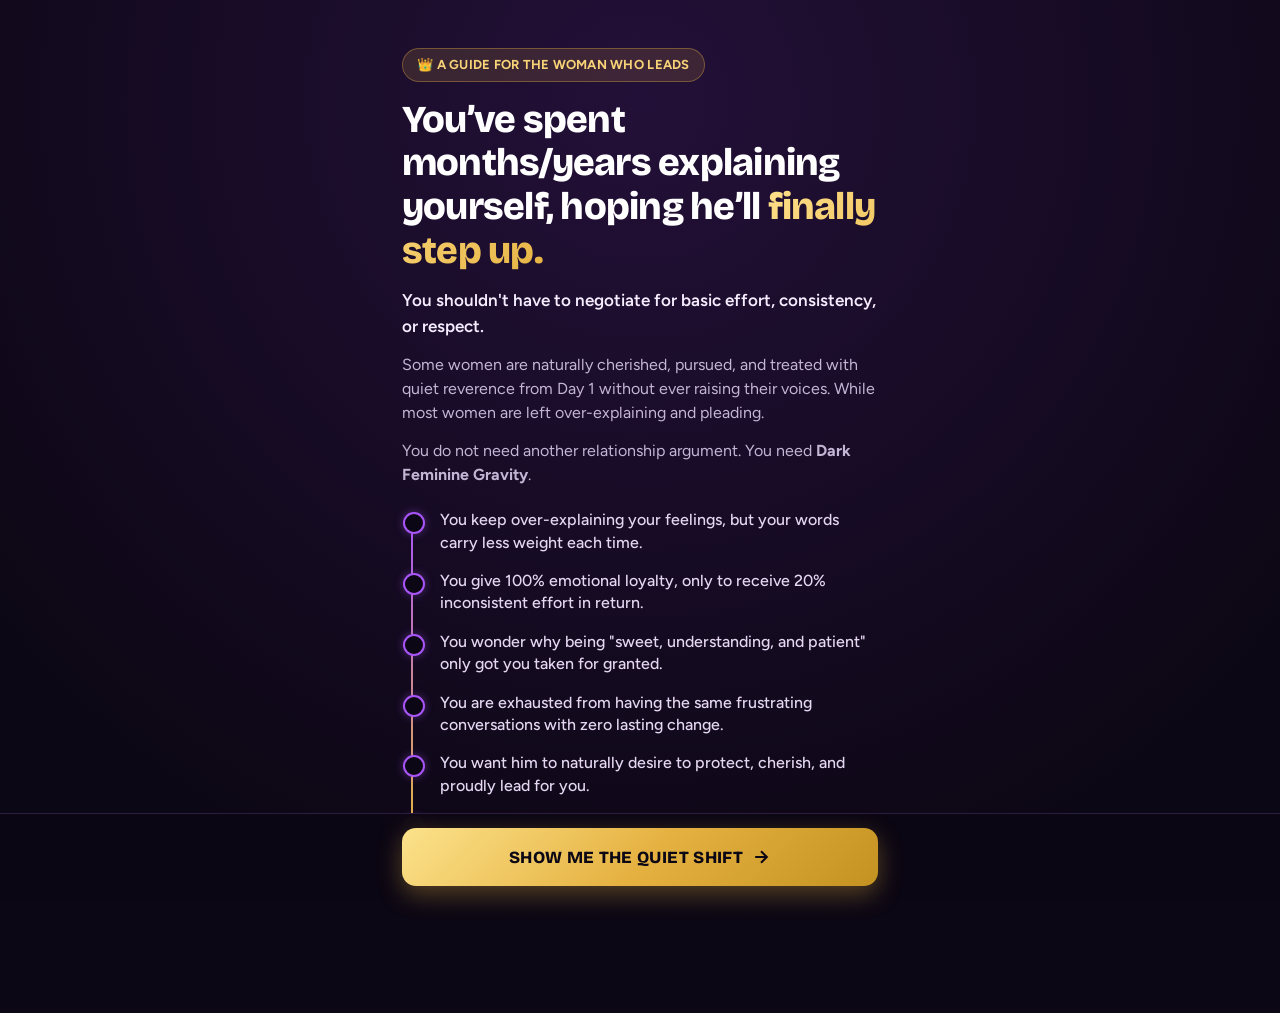
==== commit ee0a96a3: "Sixth commit" ====
--- a/index.html
+++ b/index.html
@@ -33,7 +33,7 @@
     <div class="inner">
       <div class="badge-tag">👑 A Guide For The Woman Who Leads</div>
       
-      <h1>You’ve spent months explaining yourself, hoping he’ll <span class="accent">finally step up.</span></h1>
+      <h1>You’ve spent months/years explaining yourself, hoping he’ll <span class="accent">finally step up.</span></h1>
       
       <p class="sub em">You shouldn't have to negotiate for basic effort, consistency, or respect.</p>
       <p class="sub">Some women are naturally cherished, pursued, and treated with quiet reverence from Day 1 without ever raising their voices. While most women are left over-explaining and pleading.</p>
@@ -188,12 +188,6 @@
         </div>
         <div class="err" id="e_phone"></div>
       </div>
-      
-      <div class="field">
-        <label for="femail">Email Address (For Instant Download Delivery)</label>
-        <input class="inp" id="femail" type="email" autocomplete="email" placeholder="Enter your best email">
-        <div class="err" id="e_email"></div>
-      </div>
     </div>
     
     <div class="dock">
@@ -226,25 +220,16 @@
     <div class="inner">
       <div class="badge-tag">💎 Limited Launch Pricing</div>
       <h2>Choose your edition</h2>
-      <p class="sub">Select an option below to view the full curriculum and unlock instant access.</p>
+      <p class="sub">Select the edition below to view the full curriculum and unlock instant access.</p>
       
       <div class="plans" id="amts">
-        <!-- Plan 1 -->
-        <button class="plan popular" data-v="4500">
+        <!-- Plan 1 (Single Exclusive Offer) -->
+        <button class="plan popular" data-v="4500" style="cursor: pointer;">
           <span class="pn">Digital Ebook + Launch Bonus Pack</span>
           <span class="pp">₦4,500</span>
           <span class="al"></span>
-          <span class="pd">The complete uncensored guide in PDF &amp; ePub, plus 3 fast-action bonus swipe files.</span>
+          <span class="pd">The complete uncensored guide in instant PDF format, plus 3 fast-action bonus swipe files.</span>
           <span class="pf">"I applied Chapter 4 during dinner... his entire tone shifted and he planned our next 3 dates." (Sarah M., Lagos)</span>
-        </button>
-        
-        <!-- Plan 2 -->
-        <button class="plan" data-v="8500">
-          <span class="pn">VIP Dark Feminine Mastery Edition</span>
-          <span class="pp">₦8,500</span>
-          <span class="al"></span>
-          <span class="pd">Full Digital Ebook + Soft Authority Audio Masterclass + 50 Done-For-You Text &amp; Conflict Swipe Scripts.</span>
-          <span class="pf">"This taught me how to handle disrespect without losing my cool. He treats me like royalty now." (Kimberly O., Abuja)</span>
         </button>
       </div>
       
